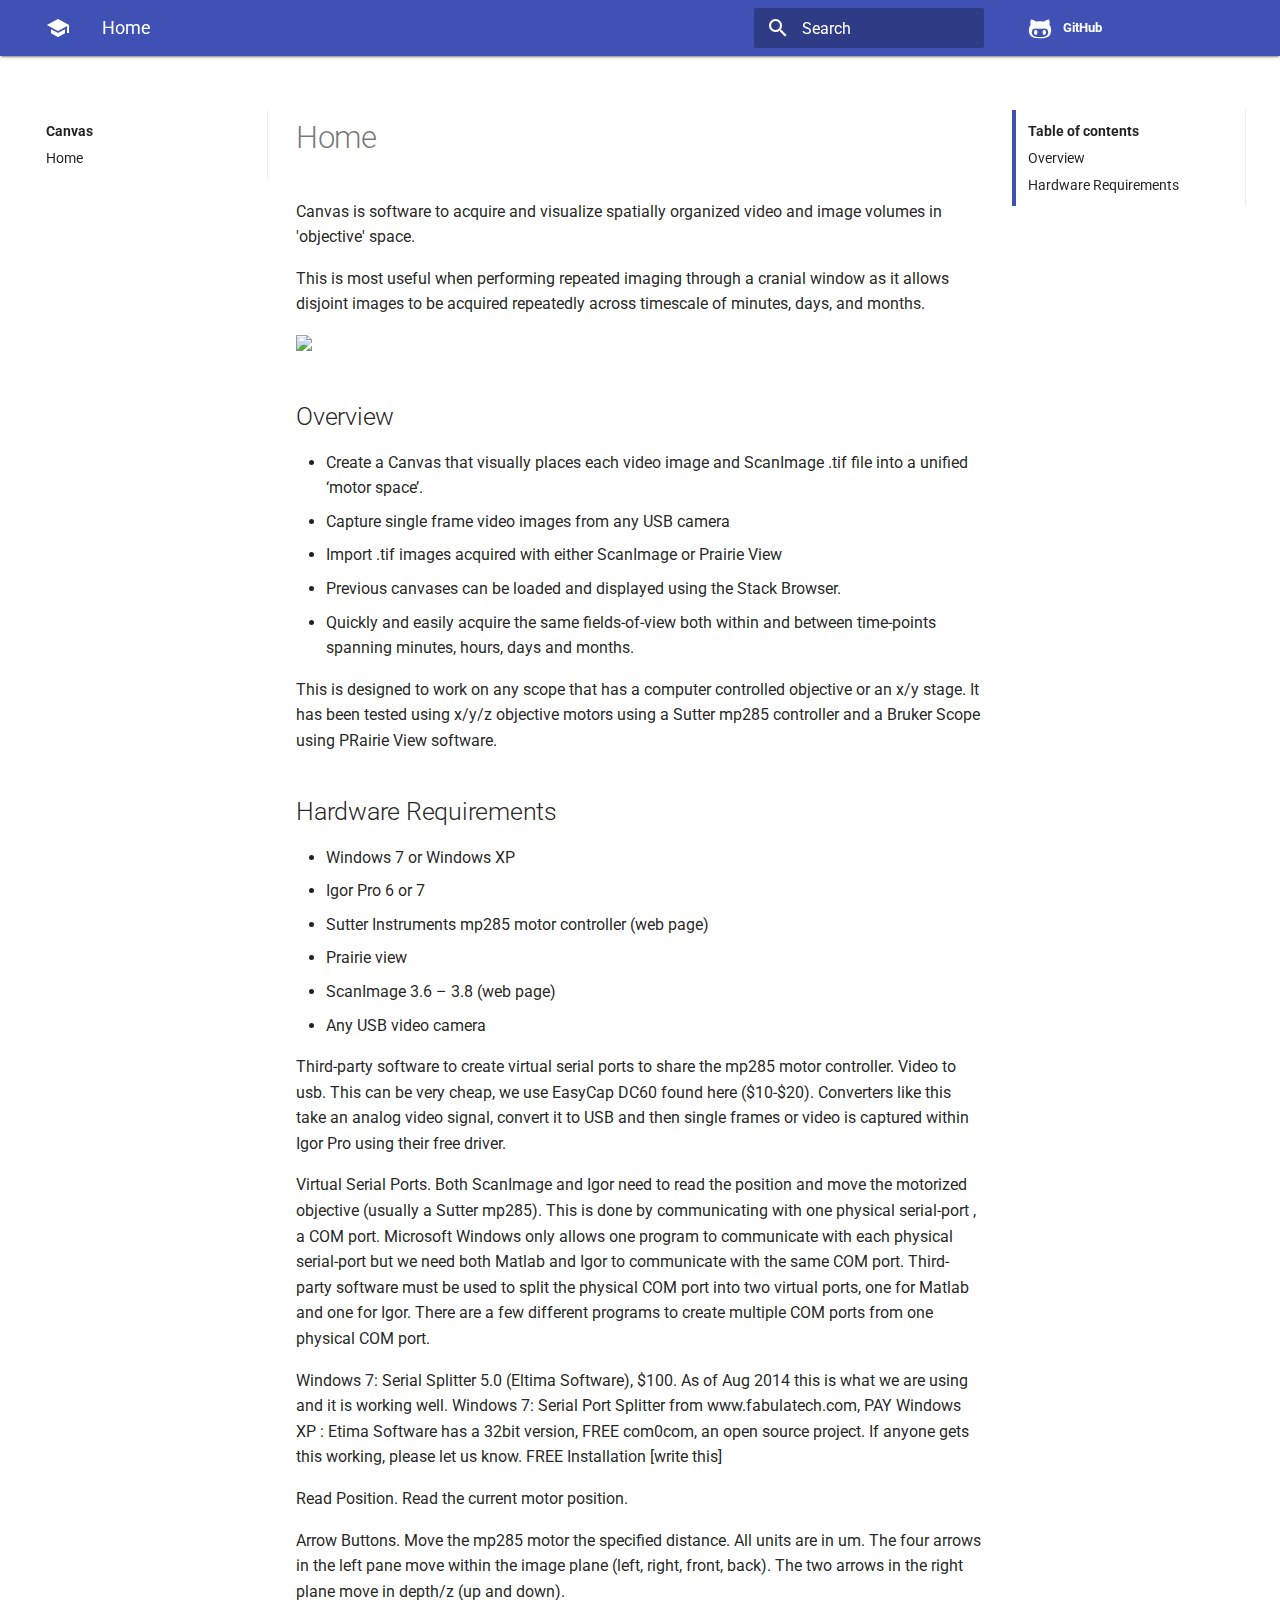
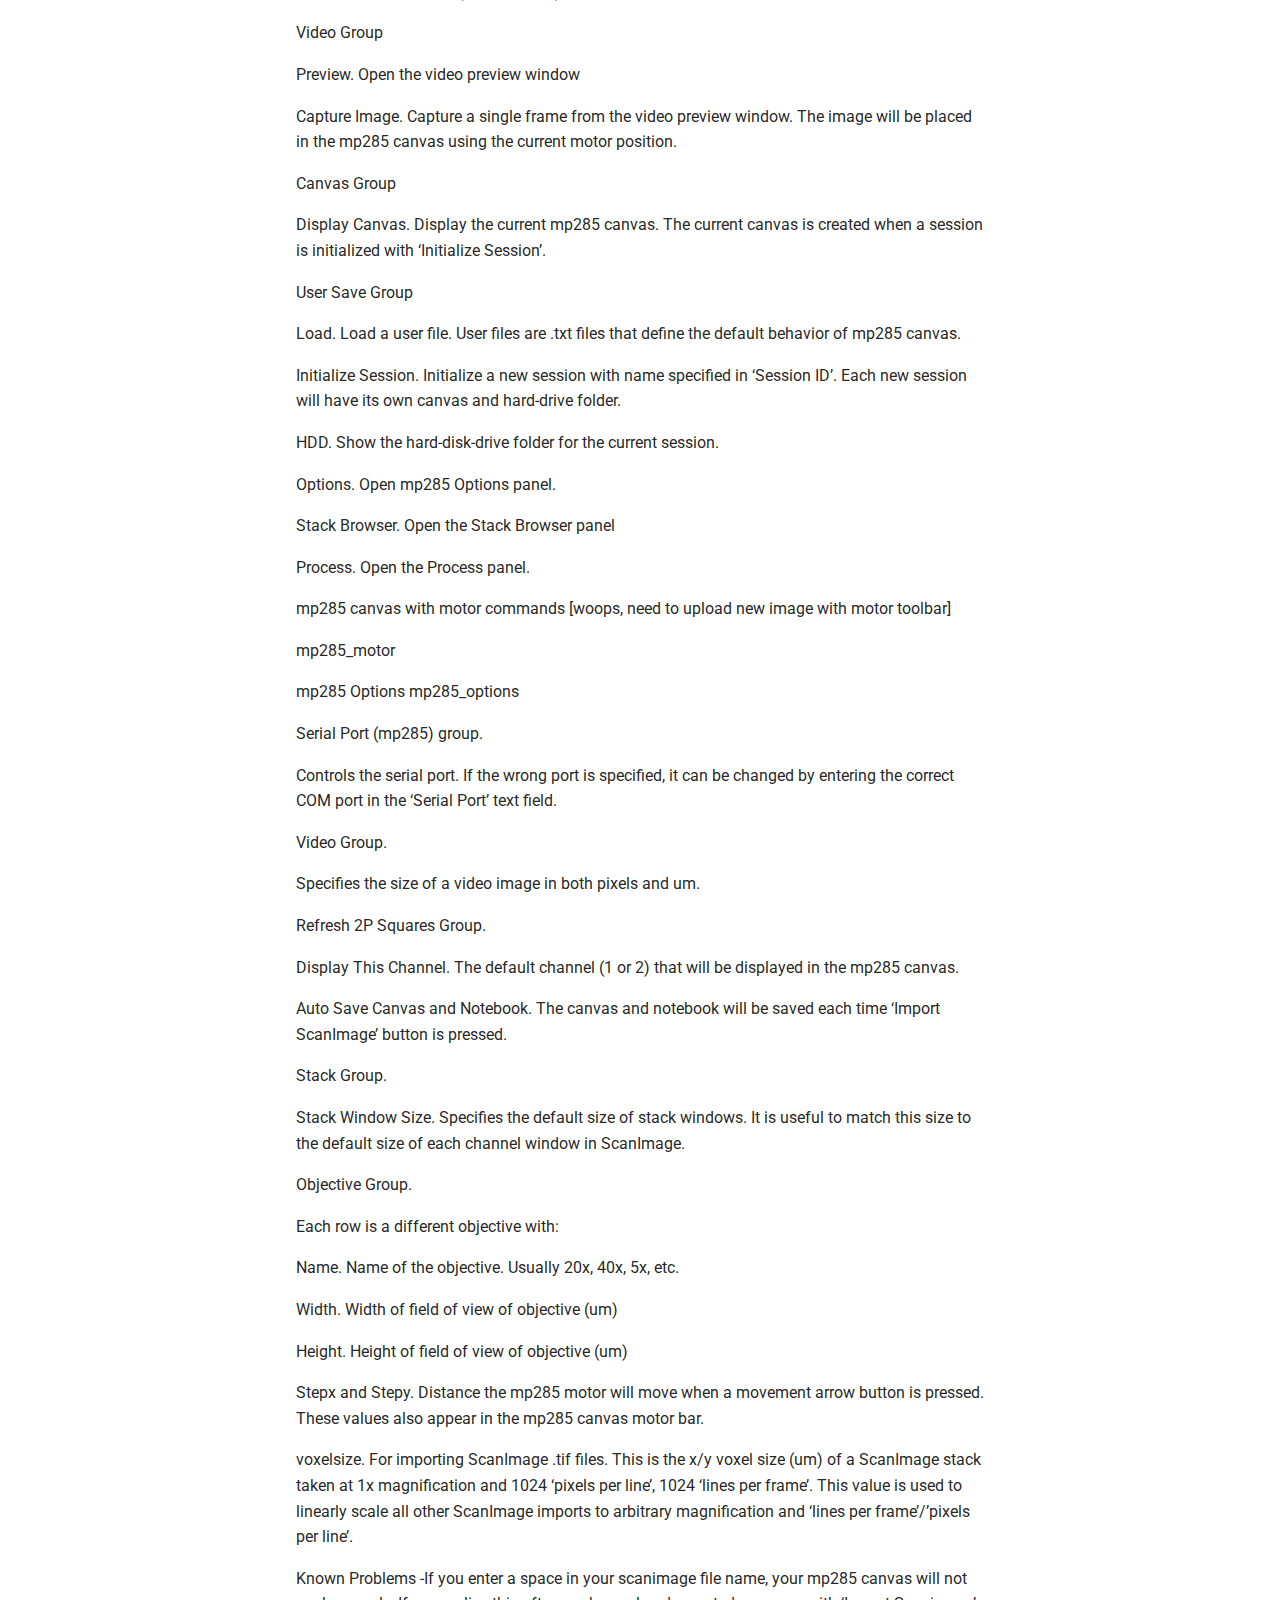
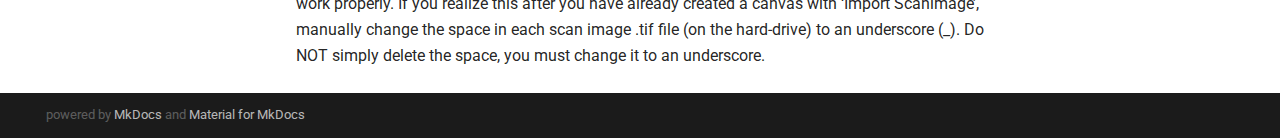
==== site/index.html @ 0344c8b6 "initial" ====
<!DOCTYPE html>
<html lang="en" class="no-js">
  <head>
    
      <meta charset="utf-8">
      <meta name="viewport" content="width=device-width,initial-scale=1">
      <meta http-equiv="x-ua-compatible" content="ie=edge">
      
      
      
      
        <meta name="lang:clipboard.copy" content="Copy to clipboard">
      
        <meta name="lang:clipboard.copied" content="Copied to clipboard">
      
        <meta name="lang:search.language" content="en">
      
        <meta name="lang:search.result.none" content="No matching documents">
      
        <meta name="lang:search.result.one" content="1 matching document">
      
        <meta name="lang:search.result.other" content="# matching documents">
      
        <meta name="lang:search.tokenizer" content="[\s\-]+">
      
      <link rel="shortcut icon" href="./assets/images/favicon.png">
      <meta name="generator" content="mkdocs-0.17.1, mkdocs-material-2.0.4">
    
    
      
        <title>Canvas</title>
      
    
    
      <link rel="stylesheet" href="./assets/stylesheets/application-709eec9410.css">
      
    
    
      <script src="./assets/javascripts/modernizr-e826f8942a.js"></script>
    
    
      
        <link rel="stylesheet" href="https://fonts.googleapis.com/css?family=Roboto:300,400,400i,700|Roboto+Mono">
        <style>body,input{font-family:"Roboto","Helvetica Neue",Helvetica,Arial,sans-serif}code,kbd,pre{font-family:"Roboto Mono","Courier New",Courier,monospace}</style>
      
      <link rel="stylesheet" href="https://fonts.googleapis.com/icon?family=Material+Icons">
    
    
    
  </head>
  
    <body>
  
    <svg class="md-svg">
      <defs>
        
        
          <svg xmlns="http://www.w3.org/2000/svg" width="416" height="448" viewBox="0 0 416 448" id="github"><path fill="currentColor" d="M160 304q0 10-3.125 20.5t-10.75 19T128 352t-18.125-8.5-10.75-19T96 304t3.125-20.5 10.75-19T128 256t18.125 8.5 10.75 19T160 304zm160 0q0 10-3.125 20.5t-10.75 19T288 352t-18.125-8.5-10.75-19T256 304t3.125-20.5 10.75-19T288 256t18.125 8.5 10.75 19T320 304zm40 0q0-30-17.25-51T296 232q-10.25 0-48.75 5.25Q229.5 240 208 240t-39.25-2.75Q130.75 232 120 232q-29.5 0-46.75 21T56 304q0 22 8 38.375t20.25 25.75 30.5 15 35 7.375 37.25 1.75h42q20.5 0 37.25-1.75t35-7.375 30.5-15 20.25-25.75T360 304zm56-44q0 51.75-15.25 82.75-9.5 19.25-26.375 33.25t-35.25 21.5-42.5 11.875-42.875 5.5T212 416q-19.5 0-35.5-.75t-36.875-3.125-38.125-7.5-34.25-12.875T37 371.5t-21.5-28.75Q0 312 0 260q0-59.25 34-99-6.75-20.5-6.75-42.5 0-29 12.75-54.5 27 0 47.5 9.875t47.25 30.875Q171.5 96 212 96q37 0 70 8 26.25-20.5 46.75-30.25T376 64q12.75 25.5 12.75 54.5 0 21.75-6.75 42 34 40 34 99.5z"/></svg>
        
      </defs>
    </svg>
    <input class="md-toggle" data-md-toggle="drawer" type="checkbox" id="drawer">
    <input class="md-toggle" data-md-toggle="search" type="checkbox" id="search">
    <label class="md-overlay" data-md-component="overlay" for="drawer"></label>
    
      <header class="md-header" data-md-component="header">
  <nav class="md-header-nav md-grid">
    <div class="md-flex">
      <div class="md-flex__cell md-flex__cell--shrink">
        <a href="." title="Canvas" class="md-header-nav__button md-logo">
          
            <i class="md-icon"></i>
          
        </a>
      </div>
      <div class="md-flex__cell md-flex__cell--shrink">
        <label class="md-icon md-icon--menu md-header-nav__button" for="drawer"></label>
      </div>
      <div class="md-flex__cell md-flex__cell--stretch">
        <span class="md-flex__ellipsis md-header-nav__title">
          
            
              
            
            Home
          
        </span>
      </div>
      <div class="md-flex__cell md-flex__cell--shrink">
        
          
            <label class="md-icon md-icon--search md-header-nav__button" for="search"></label>
            
<div class="md-search" data-md-component="search" role="dialog">
  <label class="md-search__overlay" for="search"></label>
  <div class="md-search__inner">
    <form class="md-search__form" name="search">
      <input type="text" class="md-search__input" name="query" required placeholder="Search" autocapitalize="off" autocorrect="off" autocomplete="off" spellcheck="false" data-md-component="query">
      <label class="md-icon md-search__icon" for="search"></label>
      <button type="reset" class="md-icon md-search__icon" data-md-component="reset">&#xE5CD;</button>
    </form>
    <div class="md-search__output">
      <div class="md-search__scrollwrap" data-md-scrollfix>
        <div class="md-search-result" data-md-component="result">
          <div class="md-search-result__meta">
            Type to start searching
          </div>
          <ol class="md-search-result__list"></ol>
        </div>
      </div>
    </div>
  </div>
</div>
          
        
      </div>
      
        <div class="md-flex__cell md-flex__cell--shrink">
          <div class="md-header-nav__source">
            


  


  <a href="http://github.com/cudmore/Canvas" title="Go to repository" class="md-source" data-md-source="github">
    
      <div class="md-source__icon">
        <svg viewBox="0 0 24 24" width="24" height="24">
          <use xlink:href="#github" width="24" height="24"></use>
        </svg>
      </div>
    
    <div class="md-source__repository">
      GitHub
    </div>
  </a>

          </div>
        </div>
      
    </div>
  </nav>
</header>
    
    <div class="md-container">
      
      <main class="md-main">
        <div class="md-main__inner md-grid" data-md-component="container">
          
            
              <div class="md-sidebar md-sidebar--primary" data-md-component="navigation">
                <div class="md-sidebar__scrollwrap">
                  <div class="md-sidebar__inner">
                    <nav class="md-nav md-nav--primary" data-md-level="0">
  <label class="md-nav__title md-nav__title--site" for="drawer">
    <span class="md-nav__button md-logo">
      
        <i class="md-icon"></i>
      
    </span>
    Canvas
  </label>
  
    <div class="md-nav__source">
      


  


  <a href="http://github.com/cudmore/Canvas" title="Go to repository" class="md-source" data-md-source="github">
    
      <div class="md-source__icon">
        <svg viewBox="0 0 24 24" width="24" height="24">
          <use xlink:href="#github" width="24" height="24"></use>
        </svg>
      </div>
    
    <div class="md-source__repository">
      GitHub
    </div>
  </a>

    </div>
  
  <ul class="md-nav__list" data-md-scrollfix>
    
      
      
      

  


  <li class="md-nav__item md-nav__item--active">
    
    <input class="md-toggle md-nav__toggle" data-md-toggle="toc" type="checkbox" id="toc">
    
    
      <label class="md-nav__link md-nav__link--active" for="toc">
        Home
      </label>
    
    <a href="." title="Home" class="md-nav__link md-nav__link--active">
      Home
    </a>
    
      
<nav class="md-nav md-nav--secondary">
  
  
  
    <label class="md-nav__title" for="toc">Table of contents</label>
    <ul class="md-nav__list" data-md-scrollfix>
      
        <li class="md-nav__item">
  <a href="#overview" title="Overview" class="md-nav__link">
    Overview
  </a>
  
</li>
      
        <li class="md-nav__item">
  <a href="#hardware-requirements" title="Hardware Requirements" class="md-nav__link">
    Hardware Requirements
  </a>
  
</li>
      
      
      
    </ul>
  
</nav>
    
  </li>

    
  </ul>
</nav>
                  </div>
                </div>
              </div>
            
            
              <div class="md-sidebar md-sidebar--secondary" data-md-component="toc">
                <div class="md-sidebar__scrollwrap">
                  <div class="md-sidebar__inner">
                    
<nav class="md-nav md-nav--secondary">
  
  
  
    <label class="md-nav__title" for="toc">Table of contents</label>
    <ul class="md-nav__list" data-md-scrollfix>
      
        <li class="md-nav__item">
  <a href="#overview" title="Overview" class="md-nav__link">
    Overview
  </a>
  
</li>
      
        <li class="md-nav__item">
  <a href="#hardware-requirements" title="Hardware Requirements" class="md-nav__link">
    Hardware Requirements
  </a>
  
</li>
      
      
      
    </ul>
  
</nav>
                  </div>
                </div>
              </div>
            
          
          <div class="md-content">
            <article class="md-content__inner md-typeset">
              
                
                
                  <h1>Home</h1>
                
                <p>Canvas is software to acquire and visualize spatially organized video and image volumes in 'objective' space.</p>
<p>This is most useful when performing repeated imaging through a cranial window as it allows disjoint images to be acquired repeatedly across timescale of minutes, days, and months.</p>
<p><IMG SRC="../img/canvas-example-1"></p>
<h2 id="overview">Overview</h2>
<ul>
<li>Create a Canvas that visually places each video image and ScanImage .tif file into a unified ‘motor space’.</li>
<li>Capture single frame video images from any USB camera</li>
<li>Import .tif images acquired with either ScanImage or Prairie View</li>
<li>Previous canvases can be loaded and displayed using the Stack Browser.</li>
<li>Quickly and easily acquire the same fields-of-view both within and between time-points spanning minutes, hours, days and months.</li>
</ul>
<p>This is designed to work on any scope that has a computer controlled objective or an x/y stage. It has been tested using x/y/z objective motors using a Sutter mp285 controller and a Bruker Scope using PRairie View software.</p>
<h2 id="hardware-requirements">Hardware Requirements</h2>
<ul>
<li>Windows 7 or Windows XP</li>
<li>Igor Pro 6 or 7</li>
<li>Sutter Instruments mp285 motor controller (web page)</li>
<li>Prairie view</li>
<li>ScanImage 3.6 – 3.8 (web page)</li>
<li>Any USB video camera</li>
</ul>
<p>Third-party software to create virtual serial ports to share the mp285 motor controller.
Video to usb. This can be very cheap, we use EasyCap DC60 found here ($10-$20). Converters like this take an analog video signal, convert it to USB and then single frames or video is captured within Igor Pro using their free driver.</p>
<p>Virtual Serial Ports. Both ScanImage and Igor need to read the position and move the motorized objective (usually a Sutter mp285). This is done by communicating with one physical serial-port , a COM port. Microsoft Windows only allows one program to communicate with each physical serial-port but we need both Matlab and Igor to communicate with the same COM port. Third-party software must be used to split the physical COM port into two virtual ports, one for Matlab and one for Igor. There are a few different programs to create multiple COM ports from one physical COM port.</p>
<p>Windows 7: Serial Splitter 5.0 (Eltima Software), $100. As of Aug 2014 this is what we are using and it is working well.
Windows 7: Serial Port Splitter from www.fabulatech.com, PAY
Windows XP : Etima Software has a 32bit version, FREE
com0com,  an open source project. If anyone gets this working, please let us know. FREE
Installation
[write this]</p>
<p>Read Position. Read the current motor position.</p>
<p>Arrow Buttons. Move the mp285 motor the specified distance. All units are in um. The four arrows in the left pane move within the image plane (left, right, front, back). The two arrows in the right plane move in depth/z (up and down).</p>
<p>Video Group</p>
<p>Preview. Open the video preview window</p>
<p>Capture Image. Capture a single frame from the video preview window. The image will be placed in the mp285 canvas using the current motor position.</p>
<p>Canvas Group</p>
<p>Display Canvas. Display the current mp285 canvas. The current canvas is created when a session is initialized with ‘Initialize Session’.</p>
<p>User Save Group</p>
<p>Load. Load a user file. User files are .txt files that define the default behavior of mp285 canvas.</p>
<p>Initialize Session. Initialize a new session with name specified in ‘Session ID’. Each new session will have its own canvas and hard-drive folder.</p>
<p>HDD. Show the hard-disk-drive folder for the current session.</p>
<p>Options. Open mp285 Options panel.</p>
<p>Stack Browser. Open the Stack Browser panel</p>
<p>Process. Open the Process panel.</p>
<p>mp285 canvas with motor commands
[woops, need to upload new image with motor toolbar]</p>
<p>mp285_motor</p>
<p>mp285 Options
mp285_options</p>
<p>Serial Port (mp285) group.</p>
<p>Controls the serial port. If the wrong port is specified, it can be changed by entering the correct COM port in the ‘Serial Port’ text field.</p>
<p>Video Group.</p>
<p>Specifies the size of a video image in both pixels and um.</p>
<p>Refresh 2P Squares Group.</p>
<p>Display This Channel. The default channel (1 or 2) that will be displayed in the mp285 canvas.</p>
<p>Auto Save Canvas and Notebook. The canvas and notebook will be saved each time ‘Import ScanImage’ button is pressed.</p>
<p>Stack Group.</p>
<p>Stack Window Size. Specifies the default size of stack windows. It is useful to match this size to the default size of each channel window in ScanImage.</p>
<p>Objective Group.</p>
<p>Each row is a different objective with:</p>
<p>Name. Name of the objective. Usually 20x, 40x, 5x, etc.</p>
<p>Width. Width of field of view of objective (um)</p>
<p>Height. Height of field of view of objective (um)</p>
<p>Stepx and Stepy. Distance the mp285 motor will move when a movement arrow button is pressed. These values also appear in the mp285 canvas motor bar.</p>
<p>voxelsize. For importing ScanImage .tif files. This is the x/y voxel size (um) of a ScanImage stack taken at 1x magnification and 1024 ‘pixels per line’, 1024 ‘lines per frame’. This value is used to linearly scale all other ScanImage imports to arbitrary magnification and ‘lines per frame’/’pixels per line’.</p>
<p>Known Problems
-If you enter a space in your scanimage file name, your mp285 canvas will not work properly. If you realize this after you have already created a canvas with ‘Import Scanimage’, manually change the space in each scan image .tif file (on the hard-drive) to an underscore (_). Do NOT simply delete the space, you must change it to an underscore.</p>
                
                  
                
              
              
                
              
            </article>
          </div>
        </div>
      </main>
      
        
<footer class="md-footer">
  
  <div class="md-footer-meta md-typeset">
    <div class="md-footer-meta__inner md-grid">
      <div class="md-footer-copyright">
        
        powered by
        <a href="http://www.mkdocs.org" title="MkDocs">MkDocs</a>
        and
        <a href="http://squidfunk.github.io/mkdocs-material/" title="Material for MkDocs">
          Material for MkDocs</a>
      </div>
      
        
      
    </div>
  </div>
</footer>
      
    </div>
    
      <script src="./assets/javascripts/application-8e4952e681.js"></script>
      
      <script>app.initialize({version:"0.17.1",url:{base:"."}})</script>
      
    
    
      
    
  </body>
</html>
---- site/assets/stylesheets/application-709eec9410.css ----
@charset "UTF-8";html{box-sizing:border-box}*,:after,:before{box-sizing:inherit}html{-webkit-text-size-adjust:none;-ms-text-size-adjust:none;text-size-adjust:none}body{margin:0}hr{overflow:visible;box-sizing:content-box}a{-webkit-text-decoration-skip:objects}a,button,input,label{-webkit-tap-highlight-color:transparent}a{color:inherit;text-decoration:none}a:active,a:hover{outline-width:0}small,sub,sup{font-size:80%}sub,sup{position:relative;line-height:0;vertical-align:baseline}sub{bottom:-.25em}sup{top:-.5em}img{border-style:none}table{border-collapse:collapse;border-spacing:0}td,th{font-weight:400;vertical-align:top}button{padding:0;background:transparent;font-size:inherit}button,input{border:0;outline:0}.md-clipboard:before,.md-icon,.md-nav__button,.md-nav__link:after,.md-nav__title:before,.md-search-result__article--document:before,.md-source-file:before,.md-typeset .admonition>.admonition-title:before,.md-typeset .admonition>summary:before,.md-typeset .critic.comment:before,.md-typeset .footnote-backref,.md-typeset .task-list-control .task-list-indicator:before,.md-typeset details>.admonition-title:before,.md-typeset details>summary:before,.md-typeset summary:after{font-family:Material Icons;font-style:normal;font-variant:normal;font-weight:400;line-height:1;text-transform:none;white-space:nowrap;speak:none;word-wrap:normal;direction:ltr}.md-content__icon,.md-footer-nav__button,.md-header-nav__button,.md-nav__button,.md-nav__title:before,.md-search-result__article--document:before{display:inline-block;margin:.4rem;padding:.8rem;font-size:2.4rem;cursor:pointer}.md-icon--arrow-back:before{content:""}.md-icon--arrow-forward:before{content:""}.md-icon--menu:before{content:""}.md-icon--search:before{content:""}body{-webkit-font-smoothing:antialiased;-moz-osx-font-smoothing:grayscale}body,input{color:rgba(0,0,0,.87);-webkit-font-feature-settings:"kern","liga";font-feature-settings:"kern","liga";font-family:Helvetica Neue,Helvetica,Arial,sans-serif}code,kbd,pre{color:rgba(0,0,0,.87);-webkit-font-feature-settings:"kern";font-feature-settings:"kern";font-family:Courier New,Courier,monospace}.md-typeset{font-size:1.6rem;line-height:1.6;-webkit-print-color-adjust:exact}.md-typeset blockquote,.md-typeset ol,.md-typeset p,.md-typeset ul{margin:1em 0}.md-typeset h1{margin:0 0 4rem;color:rgba(0,0,0,.54);font-size:3.125rem;line-height:1.3}.md-typeset h1,.md-typeset h2{font-weight:300;letter-spacing:-.01em}.md-typeset h2{margin:4rem 0 1.6rem;font-size:2.5rem;line-height:1.4}.md-typeset h3{margin:3.2rem 0 1.6rem;font-size:2rem;font-weight:400;letter-spacing:-.01em;line-height:1.5}.md-typeset h2+h3{margin-top:1.6rem}.md-typeset h4{font-size:1.6rem}.md-typeset h4,.md-typeset h5,.md-typeset h6{margin:1.6rem 0;font-weight:700;letter-spacing:-.01em}.md-typeset h5,.md-typeset h6{color:rgba(0,0,0,.54);font-size:1.28rem}.md-typeset h5{text-transform:uppercase}.md-typeset hr{margin:1.5em 0;border-bottom:.1rem dotted rgba(0,0,0,.26)}.md-typeset a{color:#3f51b5;word-break:break-word}.md-typeset a,.md-typeset a:before{-webkit-transition:color .125s;transition:color .125s}.md-typeset a:active,.md-typeset a:hover{color:#536dfe}.md-typeset code,.md-typeset pre{background-color:hsla(0,0%,93%,.5);color:#37474f;font-size:85%}.md-typeset code{margin:0 .29412em;padding:.07353em 0;border-radius:.2rem;box-shadow:.29412em 0 0 hsla(0,0%,93%,.5),-.29412em 0 0 hsla(0,0%,93%,.5);word-break:break-word;-webkit-box-decoration-break:clone;box-decoration-break:clone}.md-typeset h1 code,.md-typeset h2 code,.md-typeset h3 code,.md-typeset h4 code,.md-typeset h5 code,.md-typeset h6 code{margin:0;background-color:transparent;box-shadow:none}.md-typeset a>code{margin:inherit;padding:inherit;border-radius:none;background-color:inherit;color:inherit;box-shadow:none}.md-typeset pre{position:relative;margin:1em 0;border-radius:.2rem;line-height:1.4;-webkit-overflow-scrolling:touch}.md-typeset pre>code{display:block;margin:0;padding:1.05rem 1.2rem;background-color:transparent;font-size:inherit;box-shadow:none;-webkit-box-decoration-break:none;box-decoration-break:none;overflow:auto}.md-typeset pre>code::-webkit-scrollbar{width:.4rem;height:.4rem}.md-typeset pre>code::-webkit-scrollbar-thumb{background-color:rgba(0,0,0,.26)}.md-typeset pre>code::-webkit-scrollbar-thumb:hover{background-color:#536dfe}.md-typeset kbd{padding:0 .29412em;border:.1rem solid #c9c9c9;border-radius:.2rem;border-bottom-color:#bcbcbc;background-color:#fcfcfc;color:#555;font-size:85%;box-shadow:0 .1rem 0 #b0b0b0;word-break:break-word}.md-typeset mark{margin:0 .25em;padding:.0625em 0;border-radius:.2rem;background-color:rgba(255,235,59,.5);box-shadow:.25em 0 0 rgba(255,235,59,.5),-.25em 0 0 rgba(255,235,59,.5);word-break:break-word;-webkit-box-decoration-break:clone;box-decoration-break:clone}.md-typeset abbr{border-bottom:.1rem dotted rgba(0,0,0,.54);text-decoration:none;cursor:help}.md-typeset small{opacity:.75}.md-typeset sub,.md-typeset sup{margin-left:.07812em}.md-typeset blockquote{padding-left:1.2rem;border-left:.4rem solid rgba(0,0,0,.26);color:rgba(0,0,0,.54)}.md-typeset ul{list-style-type:disc}.md-typeset ol,.md-typeset ul{margin-left:.625em;padding:0}.md-typeset ol ol,.md-typeset ul ol{list-style-type:lower-alpha}.md-typeset ol ol ol,.md-typeset ul ol ol{list-style-type:lower-roman}.md-typeset ol li,.md-typeset ul li{margin-bottom:.5em;margin-left:1.25em}.md-typeset ol li blockquote,.md-typeset ol li p,.md-typeset ul li blockquote,.md-typeset ul li p{margin:.5em 0}.md-typeset ol li:last-child,.md-typeset ul li:last-child{margin-bottom:0}.md-typeset ol li ol,.md-typeset ol li ul,.md-typeset ul li ol,.md-typeset ul li ul{margin:.5em 0 .5em .625em}.md-typeset dd{margin:1em 0 1em 1.875em}.md-typeset iframe,.md-typeset img,.md-typeset svg{max-width:100%}.md-typeset table:not([class]){box-shadow:0 2px 2px 0 rgba(0,0,0,.14),0 1px 5px 0 rgba(0,0,0,.12),0 3px 1px -2px rgba(0,0,0,.2);display:inline-block;max-width:100%;border-radius:.2rem;font-size:1.28rem;overflow:auto;-webkit-overflow-scrolling:touch}.md-typeset table:not([class])+*{margin-top:1.5em}.md-typeset table:not([class]) td:not([align]),.md-typeset table:not([class]) th:not([align]){text-align:left}.md-typeset table:not([class]) th{min-width:10rem;padding:1.2rem 1.6rem;background-color:rgba(0,0,0,.54);color:#fff;vertical-align:top}.md-typeset table:not([class]) td{padding:1.2rem 1.6rem;border-top:.1rem solid rgba(0,0,0,.07);vertical-align:top}.md-typeset table:not([class]) tr:first-child td{border-top:0}.md-typeset table:not([class]) a{word-break:normal}.md-typeset__scrollwrap{margin:1em -1.6rem;overflow-x:auto;-webkit-overflow-scrolling:touch}.md-typeset .md-typeset__table{display:inline-block;margin-bottom:.5em;padding:0 1.6rem}.md-typeset .md-typeset__table table{display:table;width:100%;margin:0;overflow:hidden}html{font-size:62.5%;overflow-x:hidden}body,html{height:100%}body{position:relative}hr{display:block;height:.1rem;padding:0;border:0}.md-svg{display:none}.md-grid{max-width:122rem;margin-right:auto;margin-left:auto}.md-container,.md-main{overflow:auto}.md-container{display:table;width:100%;height:100%;padding-top:5.6rem;table-layout:fixed}.md-main{display:table-row;height:100%}.md-main__inner{height:100%;padding-top:3rem;padding-bottom:.1rem}.md-toggle{display:none}.md-overlay{position:fixed;top:0;width:0;height:0;-webkit-transition:width 0s .25s,height 0s .25s,opacity .25s;transition:width 0s .25s,height 0s .25s,opacity .25s;background-color:rgba(0,0,0,.54);opacity:0;z-index:3}.md-flex{display:table}.md-flex__cell{display:table-cell;position:relative;vertical-align:top}.md-flex__cell--shrink{width:0}.md-flex__cell--stretch{display:table;width:100%;table-layout:fixed}.md-flex__ellipsis{display:table-cell;text-overflow:ellipsis;white-space:nowrap;overflow:hidden}@page{margin:25mm}.md-clipboard{position:absolute;top:.6rem;right:.6rem;width:2.8rem;height:2.8rem;border-radius:.2rem;font-size:1.6rem;cursor:pointer;z-index:1;-webkit-backface-visibility:hidden;backface-visibility:hidden}.md-clipboard:before{-webkit-transition:color .25s,opacity .25s;transition:color .25s,opacity .25s;color:rgba(0,0,0,.54);content:"\E14D";opacity:.25}.codehilite:hover .md-clipboard:before,.md-typeset .highlight:hover .md-clipboard:before,pre:hover .md-clipboard:before{opacity:1}.md-clipboard:active:before,.md-clipboard:hover:before{color:#536dfe}.md-clipboard__message{display:block;position:absolute;top:0;right:3.4rem;padding:.6rem 1rem;-webkit-transform:translateX(.8rem);transform:translateX(.8rem);-webkit-transition:opacity .175s,-webkit-transform .25s cubic-bezier(.9,.1,.9,0);transition:opacity .175s,-webkit-transform .25s cubic-bezier(.9,.1,.9,0);transition:transform .25s cubic-bezier(.9,.1,.9,0),opacity .175s;transition:transform .25s cubic-bezier(.9,.1,.9,0),opacity .175s,-webkit-transform .25s cubic-bezier(.9,.1,.9,0);border-radius:.2rem;background:rgba(0,0,0,.54);color:#fff;font-size:1.28rem;white-space:nowrap;opacity:0;pointer-events:none}.md-clipboard__message--active{-webkit-transform:translateX(0);transform:translateX(0);-webkit-transition:opacity .175s 75ms,-webkit-transform .25s cubic-bezier(.4,0,.2,1);transition:opacity .175s 75ms,-webkit-transform .25s cubic-bezier(.4,0,.2,1);transition:transform .25s cubic-bezier(.4,0,.2,1),opacity .175s 75ms;transition:transform .25s cubic-bezier(.4,0,.2,1),opacity .175s 75ms,-webkit-transform .25s cubic-bezier(.4,0,.2,1);opacity:1;pointer-events:auto}.md-clipboard__message:before{content:attr(aria-label)}.md-clipboard__message:after{display:block;position:absolute;top:50%;right:-.4rem;width:0;margin-top:-.4rem;border-width:.4rem 0 .4rem .4rem;border-style:solid;border-color:transparent rgba(0,0,0,.54);content:""}.md-content__inner{margin:0 1.6rem 2.4rem;padding-top:2.4rem}.md-content__inner:before{display:block;height:.8rem;content:""}.md-content__inner>:last-child{margin-bottom:0}.md-content__icon{position:relative;margin:.8rem 0;padding:0;float:right}.md-typeset .md-content__icon{color:rgba(0,0,0,.26)}.md-header{position:fixed;top:0;right:0;left:0;height:5.6rem;-webkit-transition:background-color .25s;transition:background-color .25s;background-color:#3f51b5;color:#fff;z-index:2;-webkit-backface-visibility:hidden;backface-visibility:hidden}.md-header,.no-js .md-header{box-shadow:0 2px 2px 0 rgba(0,0,0,.14),0 1px 5px 0 rgba(0,0,0,.12),0 3px 1px -2px rgba(0,0,0,.2)}.md-header-nav{padding:.4rem}.md-header-nav__button{position:relative;-webkit-transition:opacity .25s;transition:opacity .25s;z-index:1}.md-header-nav__button:hover{opacity:.7}.md-header-nav__button.md-logo *{display:block}.no-js .md-header-nav__button.md-icon--search{display:none}.md-header-nav__title{padding:0 2rem;font-size:1.8rem;line-height:4.8rem}.md-header-nav__parent{color:hsla(0,0%,100%,.7)}.md-header-nav__parent:after{display:inline;color:hsla(0,0%,100%,.3);content:"/"}.md-header-nav__source{display:none}.md-footer-nav{background-color:rgba(0,0,0,.87);color:#fff}.md-footer-nav__inner{padding:.4rem;overflow:auto}.md-footer-nav__link{padding-top:2.8rem;padding-bottom:.8rem;-webkit-transition:opacity .25s;transition:opacity .25s}.md-footer-nav__link:hover{opacity:.7}.md-footer-nav__link--prev{width:25%;float:left}.md-footer-nav__link--next{width:75%;float:right;text-align:right}.md-footer-nav__button{-webkit-transition:background .25s;transition:background .25s}.md-footer-nav__title{position:relative;padding:0 2rem;font-size:1.8rem;line-height:4.8rem}.md-footer-nav__direction{position:absolute;right:0;left:0;margin-top:-2rem;padding:0 2rem;color:hsla(0,0%,100%,.7);font-size:1.5rem}.md-footer-meta{background:rgba(0,0,0,.895)}.md-footer-meta__inner{padding:.4rem;overflow:auto}html .md-footer-meta.md-typeset a{color:hsla(0,0%,100%,.7)}html .md-footer-meta.md-typeset a:focus,html .md-footer-meta.md-typeset a:hover{color:#fff}.md-footer-copyright{margin:0 1.2rem;padding:.8rem 0;color:hsla(0,0%,100%,.3);font-size:1.28rem}.md-footer-copyright__highlight{color:hsla(0,0%,100%,.7)}.md-footer-social{margin:0 .8rem;padding:.4rem 0 1.2rem}.md-footer-social__link{display:inline-block;width:3.2rem;height:3.2rem;font-size:1.6rem;text-align:center}.md-footer-social__link:before{line-height:1.9}.md-nav{font-size:1.4rem;line-height:1.3}.md-nav--secondary{-webkit-transition:border-left .25s;transition:border-left .25s;border-left:.4rem solid #3f51b5}.md-nav--secondary .md-nav__link--active{color:#3f51b5}.md-nav__title{display:block;padding:1.2rem 1.2rem 0;font-weight:700;text-overflow:ellipsis;overflow:hidden}.md-nav__title:before{display:none;content:"\E5C4"}.md-nav__title .md-nav__button{display:none}.md-nav__list{margin:0;padding:0;list-style:none}.md-nav__item{padding:0 1.2rem}.md-nav__item:last-child{padding-bottom:1.2rem}.md-nav__item .md-nav__item{padding-right:0}.md-nav__item .md-nav__item:last-child{padding-bottom:0}.md-nav__button img{width:100%;height:auto}.md-nav__link{display:block;margin-top:.625em;-webkit-transition:color .125s;transition:color .125s;text-overflow:ellipsis;cursor:pointer;overflow:hidden}.md-nav__item--nested>.md-nav__link:after{content:"\E313"}html .md-nav__link[for=toc],html .md-nav__link[for=toc]+.md-nav__link:after,html .md-nav__link[for=toc]~.md-nav{display:none}.md-nav__link[data-md-state=blur]{color:rgba(0,0,0,.54)}.md-nav__link:active{color:#3f51b5}.md-nav__item--nested>.md-nav__link{color:inherit}.md-nav__link:focus,.md-nav__link:hover{color:#536dfe}.md-nav__source,.no-js .md-search{display:none}.md-search__overlay{opacity:0;z-index:1}.md-search__form{position:relative}.md-search__input{position:relative;padding:0 4.8rem 0 7.2rem;text-overflow:ellipsis;z-index:2}.md-search__input::-webkit-input-placeholder{-webkit-transition:color .25s cubic-bezier(.1,.7,.1,1);transition:color .25s cubic-bezier(.1,.7,.1,1)}.md-search__input:-ms-input-placeholder{-webkit-transition:color .25s cubic-bezier(.1,.7,.1,1);transition:color .25s cubic-bezier(.1,.7,.1,1)}.md-search__input::placeholder{-webkit-transition:color .25s cubic-bezier(.1,.7,.1,1);transition:color .25s cubic-bezier(.1,.7,.1,1)}.md-search__input::-webkit-input-placeholder,.md-search__input~.md-search__icon{color:rgba(0,0,0,.54)}.md-search__input:-ms-input-placeholder,.md-search__input~.md-search__icon{color:rgba(0,0,0,.54)}.md-search__input::placeholder,.md-search__input~.md-search__icon{color:rgba(0,0,0,.54)}.md-search__input::-ms-clear{display:none}.md-search__icon{position:absolute;-webkit-transition:color .25s cubic-bezier(.1,.7,.1,1),opacity .25s;transition:color .25s cubic-bezier(.1,.7,.1,1),opacity .25s;font-size:2.4rem;cursor:pointer;z-index:2}.md-search__icon:hover{opacity:.7}.md-search__icon[for=search]{top:.8rem;left:1.2rem}.md-search__icon[for=search]:before{content:"\E8B6"}.md-search__icon[type=reset]{top:.8rem;right:1.2rem;-webkit-transform:scale(.125);transform:scale(.125);-webkit-transition:opacity .15s,-webkit-transform .15s cubic-bezier(.1,.7,.1,1);transition:opacity .15s,-webkit-transform .15s cubic-bezier(.1,.7,.1,1);transition:transform .15s cubic-bezier(.1,.7,.1,1),opacity .15s;transition:transform .15s cubic-bezier(.1,.7,.1,1),opacity .15s,-webkit-transform .15s cubic-bezier(.1,.7,.1,1);opacity:0}[data-md-toggle=search]:checked~.md-header .md-search__input:valid~.md-search__icon[type=reset]{-webkit-transform:scale(1);transform:scale(1);opacity:1}[data-md-toggle=search]:checked~.md-header .md-search__input:valid~.md-search__icon[type=reset]:hover{opacity:.7}.md-search__output{position:absolute;width:100%;border-radius:0 0 .2rem .2rem;overflow:hidden;z-index:1}.md-search__scrollwrap{height:100%;background:-webkit-gradient(linear,left top,left bottom,color-stop(10%,#fff),to(hsla(0,0%,100%,0))),-webkit-gradient(linear,left top,left bottom,from(rgba(0,0,0,.26)),color-stop(35%,rgba(0,0,0,.07)),color-stop(60%,transparent));background:linear-gradient(180deg,#fff 10%,hsla(0,0%,100%,0)),linear-gradient(180deg,rgba(0,0,0,.26),rgba(0,0,0,.07) 35%,transparent 60%);background-attachment:local,scroll;background-color:#fff;background-repeat:no-repeat;background-size:100% 2rem,100% 1rem;box-shadow:inset 0 .1rem 0 rgba(0,0,0,.07);overflow-y:auto;-webkit-overflow-scrolling:touch}.md-search-result{color:rgba(0,0,0,.87);word-break:break-word}.md-search-result__meta{padding:0 1.6rem;background-color:rgba(0,0,0,.07);color:rgba(0,0,0,.54);font-size:1.28rem;line-height:4rem}.md-search-result__list{margin:0;padding:0;border-top:.1rem solid rgba(0,0,0,.07);list-style:none}.md-search-result__item{box-shadow:0 -.1rem 0 rgba(0,0,0,.07)}.md-search-result__link{display:block;-webkit-transition:background .25s;transition:background .25s;outline:0;overflow:hidden}.md-search-result__link:hover,.md-search-result__link[data-md-state=active]{background-color:rgba(83,109,254,.1)}.md-search-result__link:hover .md-search-result__article:before,.md-search-result__link[data-md-state=active] .md-search-result__article:before{opacity:.7}.md-search-result__link:last-child .md-search-result__teaser{margin-bottom:1.2rem}.md-search-result__article{position:relative;padding:0 1.6rem;overflow:auto}.md-search-result__article--document:before{position:absolute;left:0;-webkit-transition:opacity .25s;transition:opacity .25s;color:rgba(0,0,0,.54);content:"\E880"}.md-search-result__article--document .md-search-result__title{margin:1.3rem 0;font-size:1.6rem;font-weight:400;line-height:1.4}.md-search-result__title{margin:.5em 0;font-size:1.28rem;font-weight:700;line-height:1.4}.md-search-result__teaser{display:-webkit-box;max-height:3.3rem;margin:.5em 0;color:rgba(0,0,0,.54);font-size:1.28rem;line-height:1.4;text-overflow:ellipsis;overflow:hidden;-webkit-box-orient:vertical;-webkit-line-clamp:2}.md-search-result em{font-style:normal;font-weight:700;text-decoration:underline}.md-sidebar{position:absolute;width:24.2rem;padding:2.4rem 0;overflow:hidden}.md-sidebar[data-md-state=lock]{position:fixed;top:5.6rem}.md-sidebar--secondary{display:none}.md-sidebar__scrollwrap{max-height:100%;margin:0 .4rem;overflow-y:auto;-webkit-backface-visibility:hidden;backface-visibility:hidden}.md-sidebar__scrollwrap::-webkit-scrollbar{width:.4rem;height:.4rem}.md-sidebar__scrollwrap::-webkit-scrollbar-thumb{background-color:rgba(0,0,0,.26)}.md-sidebar__scrollwrap::-webkit-scrollbar-thumb:hover{background-color:#536dfe}@-webkit-keyframes a{0%{height:0}to{height:1.3rem}}@keyframes a{0%{height:0}to{height:1.3rem}}@-webkit-keyframes b{0%{-webkit-transform:translateY(100%);transform:translateY(100%);opacity:0}50%{opacity:0}to{-webkit-transform:translateY(0);transform:translateY(0);opacity:1}}@keyframes b{0%{-webkit-transform:translateY(100%);transform:translateY(100%);opacity:0}50%{opacity:0}to{-webkit-transform:translateY(0);transform:translateY(0);opacity:1}}.md-source{display:block;padding-right:1.2rem;-webkit-transition:opacity .25s;transition:opacity .25s;font-size:1.3rem;line-height:1.2;white-space:nowrap}.md-source:hover{opacity:.7}.md-source:after,.md-source__icon{display:inline-block;height:4.8rem;content:"";vertical-align:middle}.md-source__icon{width:4.8rem}.md-source__icon svg{width:2.4rem;height:2.4rem;margin-top:1.2rem;margin-left:1.2rem}.md-source__icon+.md-source__repository{margin-left:-4.4rem;padding-left:4rem}.md-source__repository{display:inline-block;max-width:100%;margin-left:1.2rem;font-weight:700;text-overflow:ellipsis;overflow:hidden;vertical-align:middle}.md-source__facts{margin:0;padding:0;font-size:1.1rem;font-weight:700;list-style-type:none;opacity:.75;overflow:hidden}[data-md-state=done] .md-source__facts{-webkit-animation:a .25s ease-in;animation:a .25s ease-in}.md-source__fact{float:left}[data-md-state=done] .md-source__fact{-webkit-animation:b .4s ease-out;animation:b .4s ease-out}.md-source__fact:before{margin:0 .2rem;content:"\00B7"}.md-source__fact:first-child:before{display:none}.md-source-file{display:inline-block;margin:1em .5em 1em 0;padding-right:.5rem;border-radius:.2rem;background:rgba(0,0,0,.07);font-size:1.28rem;list-style-type:none;cursor:pointer;overflow:hidden}.md-source-file:before{display:inline-block;margin-right:.5rem;padding:.5rem;background:rgba(0,0,0,.26);color:#fff;font-size:1.6rem;content:"\E86F";vertical-align:middle}html .md-source-file{-webkit-transition:background .4s,color .4s,-webkit-box-shadow .4s cubic-bezier(.4,0,.2,1);transition:background .4s,color .4s,box-shadow .4s cubic-bezier(.4,0,.2,1)}html .md-source-file:before{-webkit-transition:inherit;transition:inherit}html body .md-typeset .md-source-file{color:rgba(0,0,0,.54)}.md-source-file:hover{box-shadow:0 0 8px rgba(0,0,0,.18),0 8px 16px rgba(0,0,0,.36)}.md-source-file:hover:before{background:#536dfe}.md-tabs{width:100%;-webkit-transition:background .25s;transition:background .25s;background:rgba(50,64,144,.9675);overflow:auto}.md-tabs__list{margin:0;margin-left:.4rem;padding:0;list-style:none;white-space:nowrap}.md-tabs__item{display:inline-block;height:4.8rem;padding-right:1.2rem;padding-left:1.2rem}.md-tabs__link{display:block;margin-top:1.6rem;-webkit-transition:color .25s,opacity .1s,-webkit-transform .4s cubic-bezier(.1,.7,.1,1);transition:color .25s,opacity .1s,-webkit-transform .4s cubic-bezier(.1,.7,.1,1);transition:color .25s,transform .4s cubic-bezier(.1,.7,.1,1),opacity .1s;transition:color .25s,transform .4s cubic-bezier(.1,.7,.1,1),opacity .1s,-webkit-transform .4s cubic-bezier(.1,.7,.1,1);color:hsla(0,0%,100%,.7);font-size:1.4rem}.md-tabs__link--active,.md-tabs__link:hover{color:#fff}.md-tabs__item:nth-child(2) .md-tabs__link{-webkit-transition-delay:.02s;transition-delay:.02s}.md-tabs__item:nth-child(3) .md-tabs__link{-webkit-transition-delay:.04s;transition-delay:.04s}.md-tabs__item:nth-child(4) .md-tabs__link{-webkit-transition-delay:.06s;transition-delay:.06s}.md-tabs__item:nth-child(5) .md-tabs__link{-webkit-transition-delay:.08s;transition-delay:.08s}.md-tabs__item:nth-child(6) .md-tabs__link{-webkit-transition-delay:.1s;transition-delay:.1s}.md-tabs__item:nth-child(7) .md-tabs__link{-webkit-transition-delay:.12s;transition-delay:.12s}.md-tabs__item:nth-child(8) .md-tabs__link{-webkit-transition-delay:.14s;transition-delay:.14s}.md-tabs__item:nth-child(9) .md-tabs__link{-webkit-transition-delay:.16s;transition-delay:.16s}.md-tabs__item:nth-child(10) .md-tabs__link{-webkit-transition-delay:.18s;transition-delay:.18s}.md-tabs__item:nth-child(11) .md-tabs__link{-webkit-transition-delay:.2s;transition-delay:.2s}.md-tabs__item:nth-child(12) .md-tabs__link{-webkit-transition-delay:.22s;transition-delay:.22s}.md-tabs__item:nth-child(13) .md-tabs__link{-webkit-transition-delay:.24s;transition-delay:.24s}.md-tabs__item:nth-child(14) .md-tabs__link{-webkit-transition-delay:.26s;transition-delay:.26s}.md-tabs__item:nth-child(15) .md-tabs__link{-webkit-transition-delay:.28s;transition-delay:.28s}.md-tabs__item:nth-child(16) .md-tabs__link{-webkit-transition-delay:.3s;transition-delay:.3s}.md-tabs[data-md-state=hidden]{background:#3f51b5;pointer-events:none}.md-tabs[data-md-state=hidden] .md-tabs__link{-webkit-transform:translateY(50%);transform:translateY(50%);-webkit-transition:color .25s,opacity .1s,-webkit-transform 0s .4s;transition:color .25s,opacity .1s,-webkit-transform 0s .4s;transition:color .25s,transform 0s .4s,opacity .1s;transition:color .25s,transform 0s .4s,opacity .1s,-webkit-transform 0s .4s;opacity:0}.md-typeset .admonition,.md-typeset details{box-shadow:0 2px 2px 0 rgba(0,0,0,.14),0 1px 5px 0 rgba(0,0,0,.12),0 3px 1px -2px rgba(0,0,0,.2);position:relative;margin:1.5625em 0;padding:1.2rem;border-left:.4rem solid #448aff;border-radius:.2rem;font-size:1.28rem}.md-typeset .admonition :first-child,.md-typeset details :first-child{margin-top:0}html .md-typeset .admonition :last-child,html .md-typeset details :last-child{margin-bottom:0}.md-typeset .admonition .admonition,.md-typeset .admonition details,.md-typeset details .admonition,.md-typeset details details{margin:1em 0}.md-typeset .admonition>.admonition-title,.md-typeset .admonition>summary,.md-typeset details>.admonition-title,.md-typeset details>summary{margin:-1.2rem -1.2rem 0;padding:.8rem 1.2rem .8rem 4rem;border-bottom:.1rem solid rgba(68,138,255,.1);background-color:rgba(68,138,255,.1);font-weight:700}.md-typeset .admonition>.admonition-title:before,.md-typeset .admonition>summary:before,.md-typeset details>.admonition-title:before,.md-typeset details>summary:before{position:absolute;left:1.2rem;color:#448aff;font-size:2rem;content:"\E3C9"}.md-typeset .admonition.summary,.md-typeset .admonition.tldr,.md-typeset details.summary,.md-typeset details.tldr{border-left:.4rem solid #00b0ff}.md-typeset .admonition.summary>.admonition-title,.md-typeset .admonition.summary>summary,.md-typeset .admonition.tldr>.admonition-title,.md-typeset .admonition.tldr>summary,.md-typeset details.summary>.admonition-title,.md-typeset details.summary>summary,.md-typeset details.tldr>.admonition-title,.md-typeset details.tldr>summary{border-bottom:.1rem solid rgba(0,176,255,.1);background-color:rgba(0,176,255,.1)}.md-typeset .admonition.summary>.admonition-title:before,.md-typeset .admonition.summary>summary:before,.md-typeset .admonition.tldr>.admonition-title:before,.md-typeset .admonition.tldr>summary:before,.md-typeset details.summary>.admonition-title:before,.md-typeset details.summary>summary:before,.md-typeset details.tldr>.admonition-title:before,.md-typeset details.tldr>summary:before{color:#00b0ff;content:""}.md-typeset .admonition.info,.md-typeset .admonition.todo,.md-typeset details.info,.md-typeset details.todo{border-left:.4rem solid #00b8d4}.md-typeset .admonition.info>.admonition-title,.md-typeset .admonition.info>summary,.md-typeset .admonition.todo>.admonition-title,.md-typeset .admonition.todo>summary,.md-typeset details.info>.admonition-title,.md-typeset details.info>summary,.md-typeset details.todo>.admonition-title,.md-typeset details.todo>summary{border-bottom:.1rem solid rgba(0,184,212,.1);background-color:rgba(0,184,212,.1)}.md-typeset .admonition.info>.admonition-title:before,.md-typeset .admonition.info>summary:before,.md-typeset .admonition.todo>.admonition-title:before,.md-typeset .admonition.todo>summary:before,.md-typeset details.info>.admonition-title:before,.md-typeset details.info>summary:before,.md-typeset details.todo>.admonition-title:before,.md-typeset details.todo>summary:before{color:#00b8d4;content:""}.md-typeset .admonition.hint,.md-typeset .admonition.important,.md-typeset .admonition.tip,.md-typeset details.hint,.md-typeset details.important,.md-typeset details.tip{border-left:.4rem solid #00bfa5}.md-typeset .admonition.hint>.admonition-title,.md-typeset .admonition.hint>summary,.md-typeset .admonition.important>.admonition-title,.md-typeset .admonition.important>summary,.md-typeset .admonition.tip>.admonition-title,.md-typeset .admonition.tip>summary,.md-typeset details.hint>.admonition-title,.md-typeset details.hint>summary,.md-typeset details.important>.admonition-title,.md-typeset details.important>summary,.md-typeset details.tip>.admonition-title,.md-typeset details.tip>summary{border-bottom:.1rem solid rgba(0,191,165,.1);background-color:rgba(0,191,165,.1)}.md-typeset .admonition.hint>.admonition-title:before,.md-typeset .admonition.hint>summary:before,.md-typeset .admonition.important>.admonition-title:before,.md-typeset .admonition.important>summary:before,.md-typeset .admonition.tip>.admonition-title:before,.md-typeset .admonition.tip>summary:before,.md-typeset details.hint>.admonition-title:before,.md-typeset details.hint>summary:before,.md-typeset details.important>.admonition-title:before,.md-typeset details.important>summary:before,.md-typeset details.tip>.admonition-title:before,.md-typeset details.tip>summary:before{color:#00bfa5;content:""}.md-typeset .admonition.check,.md-typeset .admonition.done,.md-typeset .admonition.success,.md-typeset details.check,.md-typeset details.done,.md-typeset details.success{border-left:.4rem solid #00c853}.md-typeset .admonition.check>.admonition-title,.md-typeset .admonition.check>summary,.md-typeset .admonition.done>.admonition-title,.md-typeset .admonition.done>summary,.md-typeset .admonition.success>.admonition-title,.md-typeset .admonition.success>summary,.md-typeset details.check>.admonition-title,.md-typeset details.check>summary,.md-typeset details.done>.admonition-title,.md-typeset details.done>summary,.md-typeset details.success>.admonition-title,.md-typeset details.success>summary{border-bottom:.1rem solid rgba(0,200,83,.1);background-color:rgba(0,200,83,.1)}.md-typeset .admonition.check>.admonition-title:before,.md-typeset .admonition.check>summary:before,.md-typeset .admonition.done>.admonition-title:before,.md-typeset .admonition.done>summary:before,.md-typeset .admonition.success>.admonition-title:before,.md-typeset .admonition.success>summary:before,.md-typeset details.check>.admonition-title:before,.md-typeset details.check>summary:before,.md-typeset details.done>.admonition-title:before,.md-typeset details.done>summary:before,.md-typeset details.success>.admonition-title:before,.md-typeset details.success>summary:before{color:#00c853;content:""}.md-typeset .admonition.faq,.md-typeset .admonition.help,.md-typeset .admonition.question,.md-typeset details.faq,.md-typeset details.help,.md-typeset details.question{border-left:.4rem solid #64dd17}.md-typeset .admonition.faq>.admonition-title,.md-typeset .admonition.faq>summary,.md-typeset .admonition.help>.admonition-title,.md-typeset .admonition.help>summary,.md-typeset .admonition.question>.admonition-title,.md-typeset .admonition.question>summary,.md-typeset details.faq>.admonition-title,.md-typeset details.faq>summary,.md-typeset details.help>.admonition-title,.md-typeset details.help>summary,.md-typeset details.question>.admonition-title,.md-typeset details.question>summary{border-bottom:.1rem solid rgba(100,221,23,.1);background-color:rgba(100,221,23,.1)}.md-typeset .admonition.faq>.admonition-title:before,.md-typeset .admonition.faq>summary:before,.md-typeset .admonition.help>.admonition-title:before,.md-typeset .admonition.help>summary:before,.md-typeset .admonition.question>.admonition-title:before,.md-typeset .admonition.question>summary:before,.md-typeset details.faq>.admonition-title:before,.md-typeset details.faq>summary:before,.md-typeset details.help>.admonition-title:before,.md-typeset details.help>summary:before,.md-typeset details.question>.admonition-title:before,.md-typeset details.question>summary:before{color:#64dd17;content:""}.md-typeset .admonition.attention,.md-typeset .admonition.caution,.md-typeset .admonition.warning,.md-typeset details.attention,.md-typeset details.caution,.md-typeset details.warning{border-left:.4rem solid #ff9100}.md-typeset .admonition.attention>.admonition-title,.md-typeset .admonition.attention>summary,.md-typeset .admonition.caution>.admonition-title,.md-typeset .admonition.caution>summary,.md-typeset .admonition.warning>.admonition-title,.md-typeset .admonition.warning>summary,.md-typeset details.attention>.admonition-title,.md-typeset details.attention>summary,.md-typeset details.caution>.admonition-title,.md-typeset details.caution>summary,.md-typeset details.warning>.admonition-title,.md-typeset details.warning>summary{border-bottom:.1rem solid rgba(255,145,0,.1);background-color:rgba(255,145,0,.1)}.md-typeset .admonition.attention>.admonition-title:before,.md-typeset .admonition.attention>summary:before,.md-typeset .admonition.caution>.admonition-title:before,.md-typeset .admonition.caution>summary:before,.md-typeset .admonition.warning>.admonition-title:before,.md-typeset .admonition.warning>summary:before,.md-typeset details.attention>.admonition-title:before,.md-typeset details.attention>summary:before,.md-typeset details.caution>.admonition-title:before,.md-typeset details.caution>summary:before,.md-typeset details.warning>.admonition-title:before,.md-typeset details.warning>summary:before{color:#ff9100;content:""}.md-typeset .admonition.fail,.md-typeset .admonition.failure,.md-typeset .admonition.missing,.md-typeset details.fail,.md-typeset details.failure,.md-typeset details.missing{border-left:.4rem solid #ff5252}.md-typeset .admonition.fail>.admonition-title,.md-typeset .admonition.fail>summary,.md-typeset .admonition.failure>.admonition-title,.md-typeset .admonition.failure>summary,.md-typeset .admonition.missing>.admonition-title,.md-typeset .admonition.missing>summary,.md-typeset details.fail>.admonition-title,.md-typeset details.fail>summary,.md-typeset details.failure>.admonition-title,.md-typeset details.failure>summary,.md-typeset details.missing>.admonition-title,.md-typeset details.missing>summary{border-bottom:.1rem solid rgba(255,82,82,.1);background-color:rgba(255,82,82,.1)}.md-typeset .admonition.fail>.admonition-title:before,.md-typeset .admonition.fail>summary:before,.md-typeset .admonition.failure>.admonition-title:before,.md-typeset .admonition.failure>summary:before,.md-typeset .admonition.missing>.admonition-title:before,.md-typeset .admonition.missing>summary:before,.md-typeset details.fail>.admonition-title:before,.md-typeset details.fail>summary:before,.md-typeset details.failure>.admonition-title:before,.md-typeset details.failure>summary:before,.md-typeset details.missing>.admonition-title:before,.md-typeset details.missing>summary:before{color:#ff5252;content:""}.md-typeset .admonition.danger,.md-typeset .admonition.error,.md-typeset details.danger,.md-typeset details.error{border-left:.4rem solid #ff1744}.md-typeset .admonition.danger>.admonition-title,.md-typeset .admonition.danger>summary,.md-typeset .admonition.error>.admonition-title,.md-typeset .admonition.error>summary,.md-typeset details.danger>.admonition-title,.md-typeset details.danger>summary,.md-typeset details.error>.admonition-title,.md-typeset details.error>summary{border-bottom:.1rem solid rgba(255,23,68,.1);background-color:rgba(255,23,68,.1)}.md-typeset .admonition.danger>.admonition-title:before,.md-typeset .admonition.danger>summary:before,.md-typeset .admonition.error>.admonition-title:before,.md-typeset .admonition.error>summary:before,.md-typeset details.danger>.admonition-title:before,.md-typeset details.danger>summary:before,.md-typeset details.error>.admonition-title:before,.md-typeset details.error>summary:before{color:#ff1744;content:""}.md-typeset .admonition.bug,.md-typeset details.bug{border-left:.4rem solid #f50057}.md-typeset .admonition.bug>.admonition-title,.md-typeset .admonition.bug>summary,.md-typeset details.bug>.admonition-title,.md-typeset details.bug>summary{border-bottom:.1rem solid rgba(245,0,87,.1);background-color:rgba(245,0,87,.1)}.md-typeset .admonition.bug>.admonition-title:before,.md-typeset .admonition.bug>summary:before,.md-typeset details.bug>.admonition-title:before,.md-typeset details.bug>summary:before{color:#f50057;content:""}.md-typeset .admonition.cite,.md-typeset .admonition.quote,.md-typeset details.cite,.md-typeset details.quote{border-left:.4rem solid #9e9e9e}.md-typeset .admonition.cite>.admonition-title,.md-typeset .admonition.cite>summary,.md-typeset .admonition.quote>.admonition-title,.md-typeset .admonition.quote>summary,.md-typeset details.cite>.admonition-title,.md-typeset details.cite>summary,.md-typeset details.quote>.admonition-title,.md-typeset details.quote>summary{border-bottom:.1rem solid hsla(0,0%,62%,.1);background-color:hsla(0,0%,62%,.1)}.md-typeset .admonition.cite>.admonition-title:before,.md-typeset .admonition.cite>summary:before,.md-typeset .admonition.quote>.admonition-title:before,.md-typeset .admonition.quote>summary:before,.md-typeset details.cite>.admonition-title:before,.md-typeset details.cite>summary:before,.md-typeset details.quote>.admonition-title:before,.md-typeset details.quote>summary:before{color:#9e9e9e;content:""}.codehilite .o,.codehilite .ow,.md-typeset .highlight .o,.md-typeset .highlight .ow{color:inherit}.codehilite .ge,.md-typeset .highlight .ge{color:#000}.codehilite .gr,.md-typeset .highlight .gr{color:#a00}.codehilite .gh,.md-typeset .highlight .gh{color:#999}.codehilite .go,.md-typeset .highlight .go{color:#888}.codehilite .gp,.md-typeset .highlight .gp{color:#555}.codehilite .gs,.md-typeset .highlight .gs{color:inherit}.codehilite .gu,.md-typeset .highlight .gu{color:#aaa}.codehilite .gt,.md-typeset .highlight .gt{color:#a00}.codehilite .gd,.md-typeset .highlight .gd{background-color:#fdd}.codehilite .gi,.md-typeset .highlight .gi{background-color:#dfd}.codehilite .k,.md-typeset .highlight .k{color:#3b78e7}.codehilite .kc,.md-typeset .highlight .kc{color:#a71d5d}.codehilite .kd,.codehilite .kn,.md-typeset .highlight .kd,.md-typeset .highlight .kn{color:#3b78e7}.codehilite .kp,.md-typeset .highlight .kp{color:#a71d5d}.codehilite .kr,.codehilite .kt,.md-typeset .highlight .kr,.md-typeset .highlight .kt{color:#3e61a2}.codehilite .c,.codehilite .cm,.md-typeset .highlight .c,.md-typeset .highlight .cm{color:#999}.codehilite .cp,.md-typeset .highlight .cp{color:#666}.codehilite .c1,.codehilite .ch,.codehilite .cs,.md-typeset .highlight .c1,.md-typeset .highlight .ch,.md-typeset .highlight .cs{color:#999}.codehilite .na,.codehilite .nb,.md-typeset .highlight .na,.md-typeset .highlight .nb{color:#c2185b}.codehilite .bp,.md-typeset .highlight .bp{color:#3e61a2}.codehilite .nc,.md-typeset .highlight .nc{color:#c2185b}.codehilite .no,.md-typeset .highlight .no{color:#3e61a2}.codehilite .nd,.codehilite .ni,.md-typeset .highlight .nd,.md-typeset .highlight .ni{color:#666}.codehilite .ne,.codehilite .nf,.md-typeset .highlight .ne,.md-typeset .highlight .nf{color:#c2185b}.codehilite .nl,.md-typeset .highlight .nl{color:#3b5179}.codehilite .nn,.md-typeset .highlight .nn{color:#ec407a}.codehilite .nt,.md-typeset .highlight .nt{color:#3b78e7}.codehilite .nv,.codehilite .vc,.codehilite .vg,.codehilite .vi,.md-typeset .highlight .nv,.md-typeset .highlight .vc,.md-typeset .highlight .vg,.md-typeset .highlight .vi{color:#3e61a2}.codehilite .nx,.md-typeset .highlight .nx{color:#ec407a}.codehilite .il,.codehilite .m,.codehilite .mf,.codehilite .mh,.codehilite .mi,.codehilite .mo,.md-typeset .highlight .il,.md-typeset .highlight .m,.md-typeset .highlight .mf,.md-typeset .highlight .mh,.md-typeset .highlight .mi,.md-typeset .highlight .mo{color:#e74c3c}.codehilite .s,.codehilite .sb,.codehilite .sc,.md-typeset .highlight .s,.md-typeset .highlight .sb,.md-typeset .highlight .sc{color:#0d904f}.codehilite .sd,.md-typeset .highlight .sd{color:#999}.codehilite .s2,.md-typeset .highlight .s2{color:#0d904f}.codehilite .se,.codehilite .sh,.codehilite .si,.codehilite .sx,.md-typeset .highlight .se,.md-typeset .highlight .sh,.md-typeset .highlight .si,.md-typeset .highlight .sx{color:#183691}.codehilite .sr,.md-typeset .highlight .sr{color:#009926}.codehilite .s1,.codehilite .ss,.md-typeset .highlight .s1,.md-typeset .highlight .ss{color:#0d904f}.codehilite .err,.md-typeset .highlight .err{color:#a61717}.codehilite .w,.md-typeset .highlight .w{color:transparent}.codehilite .hll,.md-typeset .highlight .hll{display:block;margin:0 -1.2rem;padding:0 1.2rem;background-color:rgba(255,235,59,.5)}.md-typeset .codehilite,.md-typeset .highlight{position:relative;margin:1em 0;padding:0;border-radius:.2rem;background-color:hsla(0,0%,93%,.5);color:#37474f;line-height:1.4;-webkit-overflow-scrolling:touch}.md-typeset .codehilite code,.md-typeset .codehilite pre,.md-typeset .highlight code,.md-typeset .highlight pre{display:block;margin:0;padding:1.05rem 1.2rem;background-color:transparent;overflow:auto;vertical-align:top}.md-typeset .codehilite code::-webkit-scrollbar,.md-typeset .codehilite pre::-webkit-scrollbar,.md-typeset .highlight code::-webkit-scrollbar,.md-typeset .highlight pre::-webkit-scrollbar{width:.4rem;height:.4rem}.md-typeset .codehilite code::-webkit-scrollbar-thumb,.md-typeset .codehilite pre::-webkit-scrollbar-thumb,.md-typeset .highlight code::-webkit-scrollbar-thumb,.md-typeset .highlight pre::-webkit-scrollbar-thumb{background-color:rgba(0,0,0,.26)}.md-typeset .codehilite code::-webkit-scrollbar-thumb:hover,.md-typeset .codehilite pre::-webkit-scrollbar-thumb:hover,.md-typeset .highlight code::-webkit-scrollbar-thumb:hover,.md-typeset .highlight pre::-webkit-scrollbar-thumb:hover{background-color:#536dfe}.md-typeset pre.codehilite,.md-typeset pre.highlight{overflow:visible}.md-typeset pre.codehilite code,.md-typeset pre.highlight code{display:block;padding:1.05rem 1.2rem;overflow:auto}.md-typeset .codehilitetable{display:block;margin:1em 0;border-radius:.2em;font-size:1.6rem;overflow:hidden}.md-typeset .codehilitetable tbody,.md-typeset .codehilitetable td{display:block;padding:0}.md-typeset .codehilitetable tr{display:-webkit-box;display:-ms-flexbox;display:flex}.md-typeset .codehilitetable .codehilite,.md-typeset .codehilitetable .highlight,.md-typeset .codehilitetable .linenodiv{margin:0;border-radius:0}.md-typeset .codehilitetable .linenodiv{padding:1.05rem 1.2rem}.md-typeset .codehilitetable .linenodiv,.md-typeset .codehilitetable .linenodiv>pre{height:100%}.md-typeset .codehilitetable .linenos{background-color:rgba(0,0,0,.07);color:rgba(0,0,0,.26);-webkit-user-select:none;-moz-user-select:none;-ms-user-select:none;user-select:none}.md-typeset .codehilitetable .linenos pre{margin:0;padding:0;background-color:transparent;color:inherit;text-align:right}.md-typeset .codehilitetable .code{-webkit-box-flex:1;-ms-flex:1;flex:1;overflow:hidden}.md-typeset>.codehilitetable{box-shadow:none}.md-typeset [id^="fn:"]:before,.md-typeset [id^="fnref:"]:before{display:inline-block;content:""}.md-typeset [id^="fn:"]:target:before,.md-typeset [id^="fnref:"]:target:before{margin-top:-9.8rem;padding-top:9.8rem}.md-typeset .footnote{color:rgba(0,0,0,.54);font-size:1.28rem}.md-typeset .footnote ol{margin-left:0}.md-typeset .footnote li{-webkit-transition:color .25s;transition:color .25s}.md-typeset .footnote li:before{display:block;height:0}.md-typeset .footnote li:target{color:rgba(0,0,0,.87)}.md-typeset .footnote li:target:before{margin-top:-9rem;padding-top:9rem;pointer-events:none}.md-typeset .footnote li :first-child{margin-top:0}.md-typeset .footnote li:hover .footnote-backref,.md-typeset .footnote li:target .footnote-backref{-webkit-transform:translateX(0);transform:translateX(0);opacity:1}.md-typeset .footnote li:hover .footnote-backref:hover,.md-typeset .footnote li:target .footnote-backref{color:#536dfe}.md-typeset .footnote-ref:before{display:inline;margin:0 .2em;border-left:.1rem solid rgba(0,0,0,.26);font-size:1.25em;content:"";vertical-align:-.5rem}.md-typeset .footnote-backref{display:inline-block;-webkit-transform:translateX(.5rem);transform:translateX(.5rem);-webkit-transition:color .25s,opacity .125s .125s,-webkit-transform .25s .125s;transition:color .25s,opacity .125s .125s,-webkit-transform .25s .125s;transition:transform .25s .125s,color .25s,opacity .125s .125s;transition:transform .25s .125s,color .25s,opacity .125s .125s,-webkit-transform .25s .125s;color:rgba(0,0,0,.26);font-size:0;opacity:0;vertical-align:text-bottom}.md-typeset .footnote-backref:before{font-size:1.6rem;content:"\E31B"}.md-typeset .headerlink{display:inline-block;margin-left:1rem;-webkit-transform:translateY(.5rem);transform:translateY(.5rem);-webkit-transition:color .25s,opacity .125s .25s,-webkit-transform .25s .25s;transition:color .25s,opacity .125s .25s,-webkit-transform .25s .25s;transition:transform .25s .25s,color .25s,opacity .125s .25s;transition:transform .25s .25s,color .25s,opacity .125s .25s,-webkit-transform .25s .25s;opacity:0}html body .md-typeset .headerlink{color:rgba(0,0,0,.26)}.md-typeset h1[id] .headerlink{display:none}.md-typeset h2[id]:before{display:block;margin-top:-.4rem;padding-top:.4rem;content:""}.md-typeset h2[id]:target:before{margin-top:-8.4rem;padding-top:8.4rem}.md-typeset h2[id] .headerlink:focus,.md-typeset h2[id]:hover .headerlink,.md-typeset h2[id]:target .headerlink{-webkit-transform:translate(0);transform:translate(0);opacity:1}.md-typeset h2[id] .headerlink:focus,.md-typeset h2[id]:hover .headerlink:hover,.md-typeset h2[id]:target .headerlink{color:#536dfe}.md-typeset h3[id]:before{display:block;margin-top:-.7rem;padding-top:.7rem;content:""}.md-typeset h3[id]:target:before{margin-top:-8.7rem;padding-top:8.7rem}.md-typeset h3[id] .headerlink:focus,.md-typeset h3[id]:hover .headerlink,.md-typeset h3[id]:target .headerlink{-webkit-transform:translate(0);transform:translate(0);opacity:1}.md-typeset h3[id] .headerlink:focus,.md-typeset h3[id]:hover .headerlink:hover,.md-typeset h3[id]:target .headerlink{color:#536dfe}.md-typeset h4[id]:before{display:block;margin-top:-.8rem;padding-top:.8rem;content:""}.md-typeset h4[id]:target:before{margin-top:-8.8rem;padding-top:8.8rem}.md-typeset h4[id] .headerlink:focus,.md-typeset h4[id]:hover .headerlink,.md-typeset h4[id]:target .headerlink{-webkit-transform:translate(0);transform:translate(0);opacity:1}.md-typeset h4[id] .headerlink:focus,.md-typeset h4[id]:hover .headerlink:hover,.md-typeset h4[id]:target .headerlink{color:#536dfe}.md-typeset h5[id]:before{display:block;margin-top:-1.1rem;padding-top:1.1rem;content:""}.md-typeset h5[id]:target:before{margin-top:-9.1rem;padding-top:9.1rem}.md-typeset h5[id] .headerlink:focus,.md-typeset h5[id]:hover .headerlink,.md-typeset h5[id]:target .headerlink{-webkit-transform:translate(0);transform:translate(0);opacity:1}.md-typeset h5[id] .headerlink:focus,.md-typeset h5[id]:hover .headerlink:hover,.md-typeset h5[id]:target .headerlink{color:#536dfe}.md-typeset h6[id]:before{display:block;margin-top:-1.1rem;padding-top:1.1rem;content:""}.md-typeset h6[id]:target:before{margin-top:-9.1rem;padding-top:9.1rem}.md-typeset h6[id] .headerlink:focus,.md-typeset h6[id]:hover .headerlink,.md-typeset h6[id]:target .headerlink{-webkit-transform:translate(0);transform:translate(0);opacity:1}.md-typeset h6[id] .headerlink:focus,.md-typeset h6[id]:hover .headerlink:hover,.md-typeset h6[id]:target .headerlink{color:#536dfe}.md-typeset .MJXc-display{margin:.75em 0;padding:.75em 0;overflow:auto;-webkit-overflow-scrolling:touch}.md-typeset .MathJax_CHTML{outline:0}.md-typeset .critic.comment,.md-typeset del.critic,.md-typeset ins.critic{margin:0 .25em;padding:.0625em 0;border-radius:.2rem;-webkit-box-decoration-break:clone;box-decoration-break:clone}.md-typeset del.critic{background-color:#fdd;box-shadow:.25em 0 0 #fdd,-.25em 0 0 #fdd}.md-typeset ins.critic{background-color:#dfd;box-shadow:.25em 0 0 #dfd,-.25em 0 0 #dfd}.md-typeset .critic.comment{background-color:hsla(0,0%,93%,.5);color:#37474f;box-shadow:.25em 0 0 hsla(0,0%,93%,.5),-.25em 0 0 hsla(0,0%,93%,.5)}.md-typeset .critic.comment:before{padding-right:.125em;color:rgba(0,0,0,.26);content:"\E0B7";vertical-align:-.125em}.md-typeset .critic.block{display:block;margin:1em 0;padding-right:1.6rem;padding-left:1.6rem;box-shadow:none}.md-typeset .critic.block :first-child{margin-top:.5em}.md-typeset .critic.block :last-child{margin-bottom:.5em}.md-typeset details{padding-top:0}.md-typeset details[open]>summary:after{-webkit-transform:rotate(180deg);transform:rotate(180deg)}.md-typeset details:not([open]){padding-bottom:0}.md-typeset details:not([open])>summary{border-bottom:none}.md-typeset details summary{padding-right:4rem}.no-details .md-typeset details:not([open])>*{display:none}.no-details .md-typeset details:not([open]) summary{display:block}.md-typeset summary{display:block;outline:none;cursor:pointer}.md-typeset summary::-webkit-details-marker{display:none}.md-typeset summary:after{position:absolute;top:.8rem;right:1.2rem;color:rgba(0,0,0,.26);font-size:2rem;content:"\E313"}.md-typeset .emojione{width:2rem;vertical-align:text-top}.md-typeset code.codehilite,.md-typeset code.highlight{margin:0 .29412em;padding:.07353em 0}.md-typeset .task-list-item{position:relative;list-style-type:none}.md-typeset .task-list-item [type=checkbox]{position:absolute;top:.45em;left:-2em}.md-typeset .task-list-control .task-list-indicator:before{position:absolute;top:.15em;left:-1.25em;color:rgba(0,0,0,.26);font-size:1.25em;content:"\E835";vertical-align:-.25em}.md-typeset .task-list-control [type=checkbox]:checked+.task-list-indicator:before{content:"\E834"}.md-typeset .task-list-control [type=checkbox]{opacity:0;z-index:-1}@media print{.md-typeset a:after{color:rgba(0,0,0,.54);content:" [" attr(href) "]"}.md-typeset code,.md-typeset pre{white-space:pre-wrap}.md-typeset code{box-shadow:none;-webkit-box-decoration-break:initial;box-decoration-break:slice}.md-clipboard,.md-content__icon,.md-footer,.md-header,.md-sidebar,.md-tabs,.md-typeset .headerlink{display:none}}@media only screen and (max-width:44.9375em){.md-typeset pre{margin:1em -1.6rem;border-radius:0}.md-typeset pre>code{padding:1.05rem 1.6rem}.md-footer-nav__link--prev .md-footer-nav__title{display:none}.md-search-result__teaser{max-height:5rem;-webkit-line-clamp:3}.codehilite .hll,.md-typeset .highlight .hll{margin:0 -1.6rem;padding:0 1.6rem}.md-typeset>.codehilite,.md-typeset>.highlight{margin:1em -1.6rem;border-radius:0}.md-typeset>.codehilite code,.md-typeset>.codehilite pre,.md-typeset>.highlight code,.md-typeset>.highlight pre{padding:1.05rem 1.6rem}.md-typeset>.codehilitetable{margin:1em -1.6rem;border-radius:0}.md-typeset>.codehilitetable .codehilite>code,.md-typeset>.codehilitetable .codehilite>pre,.md-typeset>.codehilitetable .highlight>code,.md-typeset>.codehilitetable .highlight>pre,.md-typeset>.codehilitetable .linenodiv{padding:1rem 1.6rem}.md-typeset>p>.MJXc-display{margin:.75em -1.6rem;padding:.25em 1.6rem}}@media only screen and (min-width:100em){html{font-size:68.75%}}@media only screen and (min-width:125em){html{font-size:75%}}@media only screen and (max-width:59.9375em){body[data-md-state=lock]{overflow:hidden}.ios body[data-md-state=lock] .md-container{display:none}.md-nav--secondary{border-left:0}html .md-nav__link[for=toc]{display:block;padding-right:4.8rem}html .md-nav__link[for=toc]:after{color:inherit;content:"\E8DE"}html .md-nav__link[for=toc]+.md-nav__link{display:none}html .md-nav__link[for=toc]~.md-nav{display:-webkit-box;display:-ms-flexbox;display:flex}.md-nav__source{display:block;padding:.4rem;background-color:rgba(50,64,144,.9675);color:#fff}.md-search__overlay{position:absolute;top:.4rem;left:.4rem;width:4rem;height:4rem;-webkit-transform-origin:center;transform-origin:center;-webkit-transition:opacity .2s .2s,-webkit-transform .3s .1s;transition:opacity .2s .2s,-webkit-transform .3s .1s;transition:transform .3s .1s,opacity .2s .2s;transition:transform .3s .1s,opacity .2s .2s,-webkit-transform .3s .1s;border-radius:2rem;background-color:#fff;overflow:hidden;pointer-events:none}[data-md-toggle=search]:checked~.md-header .md-search__overlay{-webkit-transition:opacity .1s,-webkit-transform .4s;transition:opacity .1s,-webkit-transform .4s;transition:transform .4s,opacity .1s;transition:transform .4s,opacity .1s,-webkit-transform .4s;opacity:1}.md-search__inner{position:fixed;top:0;left:100%;width:100%;height:100%;-webkit-transform:translateX(5%);transform:translateX(5%);-webkit-transition:left 0s .3s,opacity .15s .15s,-webkit-transform .15s cubic-bezier(.4,0,.2,1) .15s;transition:left 0s .3s,opacity .15s .15s,-webkit-transform .15s cubic-bezier(.4,0,.2,1) .15s;transition:left 0s .3s,transform .15s cubic-bezier(.4,0,.2,1) .15s,opacity .15s .15s;transition:left 0s .3s,transform .15s cubic-bezier(.4,0,.2,1) .15s,opacity .15s .15s,-webkit-transform .15s cubic-bezier(.4,0,.2,1) .15s;opacity:0;z-index:2}[data-md-toggle=search]:checked~.md-header .md-search__inner{left:0;-webkit-transform:translateX(0);transform:translateX(0);-webkit-transition:left 0s 0s,opacity .15s .15s,-webkit-transform .15s cubic-bezier(.1,.7,.1,1) .15s;transition:left 0s 0s,opacity .15s .15s,-webkit-transform .15s cubic-bezier(.1,.7,.1,1) .15s;transition:left 0s 0s,transform .15s cubic-bezier(.1,.7,.1,1) .15s,opacity .15s .15s;transition:left 0s 0s,transform .15s cubic-bezier(.1,.7,.1,1) .15s,opacity .15s .15s,-webkit-transform .15s cubic-bezier(.1,.7,.1,1) .15s;opacity:1}.md-search__input{width:100%;height:5.6rem;font-size:1.8rem}.md-search__icon[for=search]{top:1.6rem;left:1.6rem}.md-search__icon[for=search][for=search]:before{content:"\E5C4"}.md-search__icon[type=reset]{top:1.6rem;right:1.6rem}.md-search__output{top:5.6rem;bottom:0}.md-search-result__article--document:before{display:none}}@media only screen and (max-width:76.1875em){[data-md-toggle=drawer]:checked~.md-overlay{width:100%;height:100%;-webkit-transition:width 0s,height 0s,opacity .25s;transition:width 0s,height 0s,opacity .25s;opacity:1}.md-header-nav__button.md-icon--home,.md-header-nav__button.md-logo{display:none}.md-nav{background-color:#fff}.md-nav--primary,.md-nav--primary .md-nav{display:-webkit-box;display:-ms-flexbox;display:flex;position:absolute;top:0;right:0;left:0;-webkit-box-orient:vertical;-webkit-box-direction:normal;-ms-flex-direction:column;flex-direction:column;height:100%;z-index:1}.md-nav--primary .md-nav__item,.md-nav--primary .md-nav__title{font-size:1.6rem;line-height:1.5}html .md-nav--primary .md-nav__title{position:relative;height:11.2rem;padding:6rem 1.6rem .4rem;background-color:rgba(0,0,0,.07);color:rgba(0,0,0,.54);font-weight:400;line-height:4.8rem;white-space:nowrap;cursor:pointer}html .md-nav--primary .md-nav__title:before{display:block;position:absolute;top:.4rem;left:.4rem;width:4rem;height:4rem;color:rgba(0,0,0,.54)}html .md-nav--primary .md-nav__title~.md-nav__list{background:-webkit-gradient(linear,left top,left bottom,color-stop(10%,#fff),to(hsla(0,0%,100%,0))),-webkit-gradient(linear,left top,left bottom,from(rgba(0,0,0,.26)),color-stop(35%,rgba(0,0,0,.07)),color-stop(60%,transparent));background:linear-gradient(180deg,#fff 10%,hsla(0,0%,100%,0)),linear-gradient(180deg,rgba(0,0,0,.26),rgba(0,0,0,.07) 35%,transparent 60%);background-attachment:local,scroll;background-color:#fff;background-repeat:no-repeat;background-size:100% 2rem,100% 1rem;box-shadow:inset 0 .1rem 0 rgba(0,0,0,.07)}html .md-nav--primary .md-nav__title~.md-nav__list>.md-nav__item:first-child{border-top:0}html .md-nav--primary .md-nav__title--site{position:relative;background-color:#3f51b5;color:#fff}html .md-nav--primary .md-nav__title--site .md-nav__button{display:block;position:absolute;top:.4rem;left:.4rem;width:6.4rem;height:6.4rem;font-size:4.8rem}html .md-nav--primary .md-nav__title--site:before{display:none}.md-nav--primary .md-nav__list{-webkit-box-flex:1;-ms-flex:1;flex:1;overflow-y:auto}.md-nav--primary .md-nav__item{padding:0;border-top:.1rem solid rgba(0,0,0,.07)}.md-nav--primary .md-nav__item--nested>.md-nav__link{padding-right:4.8rem}.md-nav--primary .md-nav__item--nested>.md-nav__link:after{content:"\E315"}.md-nav--primary .md-nav__link{position:relative;margin-top:0;padding:1.6rem}.md-nav--primary .md-nav__link:after{position:absolute;top:50%;right:1.2rem;margin-top:-1.2rem;color:inherit;font-size:2.4rem}.md-nav--primary .md-nav--secondary .md-nav__link{position:static}.md-nav--primary .md-nav--secondary .md-nav{position:static;background-color:transparent}.md-nav--primary .md-nav--secondary .md-nav .md-nav__link{padding-left:2.8rem}.md-nav--primary .md-nav--secondary .md-nav .md-nav .md-nav__link{padding-left:4rem}.md-nav--primary .md-nav--secondary .md-nav .md-nav .md-nav .md-nav__link{padding-left:5.2rem}.md-nav--primary .md-nav--secondary .md-nav .md-nav .md-nav .md-nav .md-nav__link{padding-left:6.4rem}.md-nav__toggle~.md-nav{display:-webkit-box;display:-ms-flexbox;display:flex;-webkit-transform:translateX(100%);transform:translateX(100%);-webkit-transition:opacity .125s .05s,-webkit-transform .25s cubic-bezier(.8,0,.6,1);transition:opacity .125s .05s,-webkit-transform .25s cubic-bezier(.8,0,.6,1);transition:transform .25s cubic-bezier(.8,0,.6,1),opacity .125s .05s;transition:transform .25s cubic-bezier(.8,0,.6,1),opacity .125s .05s,-webkit-transform .25s cubic-bezier(.8,0,.6,1);opacity:0}.no-csstransforms3d .md-nav__toggle~.md-nav{display:none}.md-nav__toggle:checked~.md-nav{-webkit-transform:translateX(0);transform:translateX(0);-webkit-transition:opacity .125s .125s,-webkit-transform .25s cubic-bezier(.4,0,.2,1);transition:opacity .125s .125s,-webkit-transform .25s cubic-bezier(.4,0,.2,1);transition:transform .25s cubic-bezier(.4,0,.2,1),opacity .125s .125s;transition:transform .25s cubic-bezier(.4,0,.2,1),opacity .125s .125s,-webkit-transform .25s cubic-bezier(.4,0,.2,1);opacity:1}.no-csstransforms3d .md-nav__toggle:checked~.md-nav{display:-webkit-box;display:-ms-flexbox;display:flex}.md-sidebar--primary{position:fixed;top:0;left:-24.2rem;width:24.2rem;height:100%;-webkit-transform:translateX(0);transform:translateX(0);-webkit-transition:-webkit-transform .25s cubic-bezier(.4,0,.2,1),-webkit-box-shadow .25s;transition:transform .25s cubic-bezier(.4,0,.2,1),box-shadow .25s;transition:transform .25s cubic-bezier(.4,0,.2,1),box-shadow .25s,-webkit-transform .25s cubic-bezier(.4,0,.2,1);background-color:#fff;z-index:3}.no-csstransforms3d .md-sidebar--primary{display:none}[data-md-toggle=drawer]:checked~.md-container .md-sidebar--primary{box-shadow:0 8px 10px 1px rgba(0,0,0,.14),0 3px 14px 2px rgba(0,0,0,.12),0 5px 5px -3px rgba(0,0,0,.4);-webkit-transform:translateX(24.2rem);transform:translateX(24.2rem)}.no-csstransforms3d [data-md-toggle=drawer]:checked~.md-container .md-sidebar--primary{display:block}.md-sidebar--primary .md-sidebar__scrollwrap{overflow:hidden;position:absolute;top:0;right:0;bottom:0;left:0;margin:0}.md-tabs{display:none}}@media only screen and (min-width:60em){.md-content{margin-right:24.2rem}.md-header-nav__button.md-icon--search{display:none}.md-header-nav__source{display:block;width:23rem;max-width:23rem;margin-left:2.8rem;padding-right:1.2rem}.md-search{padding:.4rem}.md-search__overlay{position:fixed;top:0;left:0;width:0;height:0;-webkit-transition:width 0s .25s,height 0s .25s,opacity .25s;transition:width 0s .25s,height 0s .25s,opacity .25s;background-color:rgba(0,0,0,.54);cursor:pointer}[data-md-toggle=search]:checked~.md-header .md-search__overlay{width:100%;height:100%;-webkit-transition:width 0s,height 0s,opacity .25s;transition:width 0s,height 0s,opacity .25s;opacity:1}.md-search__inner{position:relative;width:23rem;float:right;-webkit-transition:width .25s cubic-bezier(.1,.7,.1,1);transition:width .25s cubic-bezier(.1,.7,.1,1)}.md-search__form,.md-search__input{border-radius:.2rem}.md-search__input{width:100%;height:4rem;padding-left:4.8rem;-webkit-transition:background-color .25s cubic-bezier(.1,.7,.1,1),color .25s cubic-bezier(.1,.7,.1,1);transition:background-color .25s cubic-bezier(.1,.7,.1,1),color .25s cubic-bezier(.1,.7,.1,1);background-color:rgba(0,0,0,.26);color:#fff;font-size:1.6rem}.md-search__input+.md-search__icon,.md-search__input::-webkit-input-placeholder{color:#fff}.md-search__input+.md-search__icon,.md-search__input:-ms-input-placeholder{color:#fff}.md-search__input+.md-search__icon,.md-search__input::placeholder{color:#fff}.md-search__input:hover{background-color:hsla(0,0%,100%,.12)}[data-md-toggle=search]:checked~.md-header .md-search__input{border-radius:.2rem .2rem 0 0;background-color:#fff;color:rgba(0,0,0,.87);text-overflow:none}[data-md-toggle=search]:checked~.md-header .md-search__input+.md-search__icon,[data-md-toggle=search]:checked~.md-header .md-search__input::-webkit-input-placeholder{color:rgba(0,0,0,.54)}[data-md-toggle=search]:checked~.md-header .md-search__input+.md-search__icon,[data-md-toggle=search]:checked~.md-header .md-search__input:-ms-input-placeholder{color:rgba(0,0,0,.54)}[data-md-toggle=search]:checked~.md-header .md-search__input+.md-search__icon,[data-md-toggle=search]:checked~.md-header .md-search__input::placeholder{color:rgba(0,0,0,.54)}.md-search__output{top:4rem;-webkit-transition:opacity .4s;transition:opacity .4s;opacity:0}[data-md-toggle=search]:checked~.md-header .md-search__output{box-shadow:0 6px 10px 0 rgba(0,0,0,.14),0 1px 18px 0 rgba(0,0,0,.12),0 3px 5px -1px rgba(0,0,0,.4);opacity:1}.md-search__scrollwrap{max-height:0}[data-md-toggle=search]:checked~.md-header .md-search__scrollwrap{max-height:75vh}.md-search__scrollwrap::-webkit-scrollbar{width:.4rem;height:.4rem}.md-search__scrollwrap::-webkit-scrollbar-thumb{background-color:rgba(0,0,0,.26)}.md-search__scrollwrap::-webkit-scrollbar-thumb:hover{background-color:#536dfe}.md-search-result__article,.md-search-result__meta{padding-left:4.8rem}.md-sidebar--secondary{display:block;margin-left:100%;-webkit-transform:translate(-100%);transform:translate(-100%)}}@media only screen and (min-width:76.25em){.md-content{margin-left:24.2rem}.md-content__inner{margin-right:2.4rem;margin-left:2.4rem}.md-header{box-shadow:none}.md-header[data-md-state=shadow]{box-shadow:0 2px 2px 0 rgba(0,0,0,.14),0 1px 5px 0 rgba(0,0,0,.12),0 3px 1px -2px rgba(0,0,0,.2)}.md-header-nav__button.md-icon--menu{display:none}.md-nav[data-md-state=animate]{-webkit-transition:max-height .25s cubic-bezier(.86,0,.07,1);transition:max-height .25s cubic-bezier(.86,0,.07,1)}.md-nav__toggle~.md-nav{max-height:0;overflow:hidden}.md-nav[data-md-state=expand],.md-nav__toggle:checked~.md-nav{max-height:100%}.md-nav__item--nested>.md-nav>.md-nav__title{display:none}.md-nav__item--nested>.md-nav__link:after{display:inline-block;-webkit-transform-origin:.45em .45em;transform-origin:.45em .45em;-webkit-transform-style:preserve-3d;transform-style:preserve-3d;vertical-align:-.125em}.js .md-nav__item--nested>.md-nav__link:after{-webkit-transition:-webkit-transform .4s;transition:-webkit-transform .4s;transition:transform .4s;transition:transform .4s,-webkit-transform .4s}.md-nav__item--nested .md-nav__toggle:checked~.md-nav__link:after{-webkit-transform:rotateX(180deg);transform:rotateX(180deg)}.md-search__scrollwrap,[data-md-toggle=search]:checked~.md-header .md-search__inner{width:68.8rem}.md-sidebar--secondary{margin-left:122rem}.md-sidebar__inner{border-right:.1rem solid rgba(0,0,0,.07)}.md-tabs~.md-main .md-nav--primary>.md-nav__list>.md-nav__item--nested{font-size:0}.md-tabs--active~.md-main .md-nav--primary .md-nav__title--site{display:none}.md-tabs--active~.md-main .md-nav--primary>.md-nav__list>.md-nav__item{font-size:0}.md-tabs--active~.md-main .md-nav--primary>.md-nav__list>.md-nav__item--nested{display:none;font-size:1.4rem;overflow:auto}.md-tabs--active~.md-main .md-nav--primary>.md-nav__list>.md-nav__item--nested>.md-nav__link{margin-top:1.2rem;font-weight:700;pointer-events:none}.md-tabs--active~.md-main .md-nav--primary>.md-nav__list>.md-nav__item--nested>.md-nav__link:after{display:none}.md-tabs--active~.md-main .md-nav--primary>.md-nav__list>.md-nav__item--active{display:block}.md-tabs--active~.md-main .md-nav[data-md-level="1"]{max-height:none}.md-tabs--active~.md-main .md-nav[data-md-level="1"]>.md-nav__list>.md-nav__item{padding-left:0}}@media only screen and (max-width:29.9375em){.md-header-nav__parent{display:none}[data-md-toggle=search]:checked~.md-header .md-search__overlay{-webkit-transform:scale(45);transform:scale(45)}}@media only screen and (min-width:45em){.md-footer-nav__link{width:50%}.md-footer-copyright{max-width:75%;float:left}.md-footer-social{padding:1.2rem 0;float:right}}@media only screen and (min-width:30em) and (max-width:44.9375em){[data-md-toggle=search]:checked~.md-header .md-search__overlay{-webkit-transform:scale(60);transform:scale(60)}}@media only screen and (min-width:45em) and (max-width:59.9375em){[data-md-toggle=search]:checked~.md-header .md-search__overlay{-webkit-transform:scale(75);transform:scale(75)}}@media only screen and (min-width:60em) and (max-width:76.1875em){.md-search__scrollwrap,[data-md-toggle=search]:checked~.md-header .md-search__inner{width:46.8rem}.md-search-result__teaser{max-height:5rem;-webkit-line-clamp:3}}
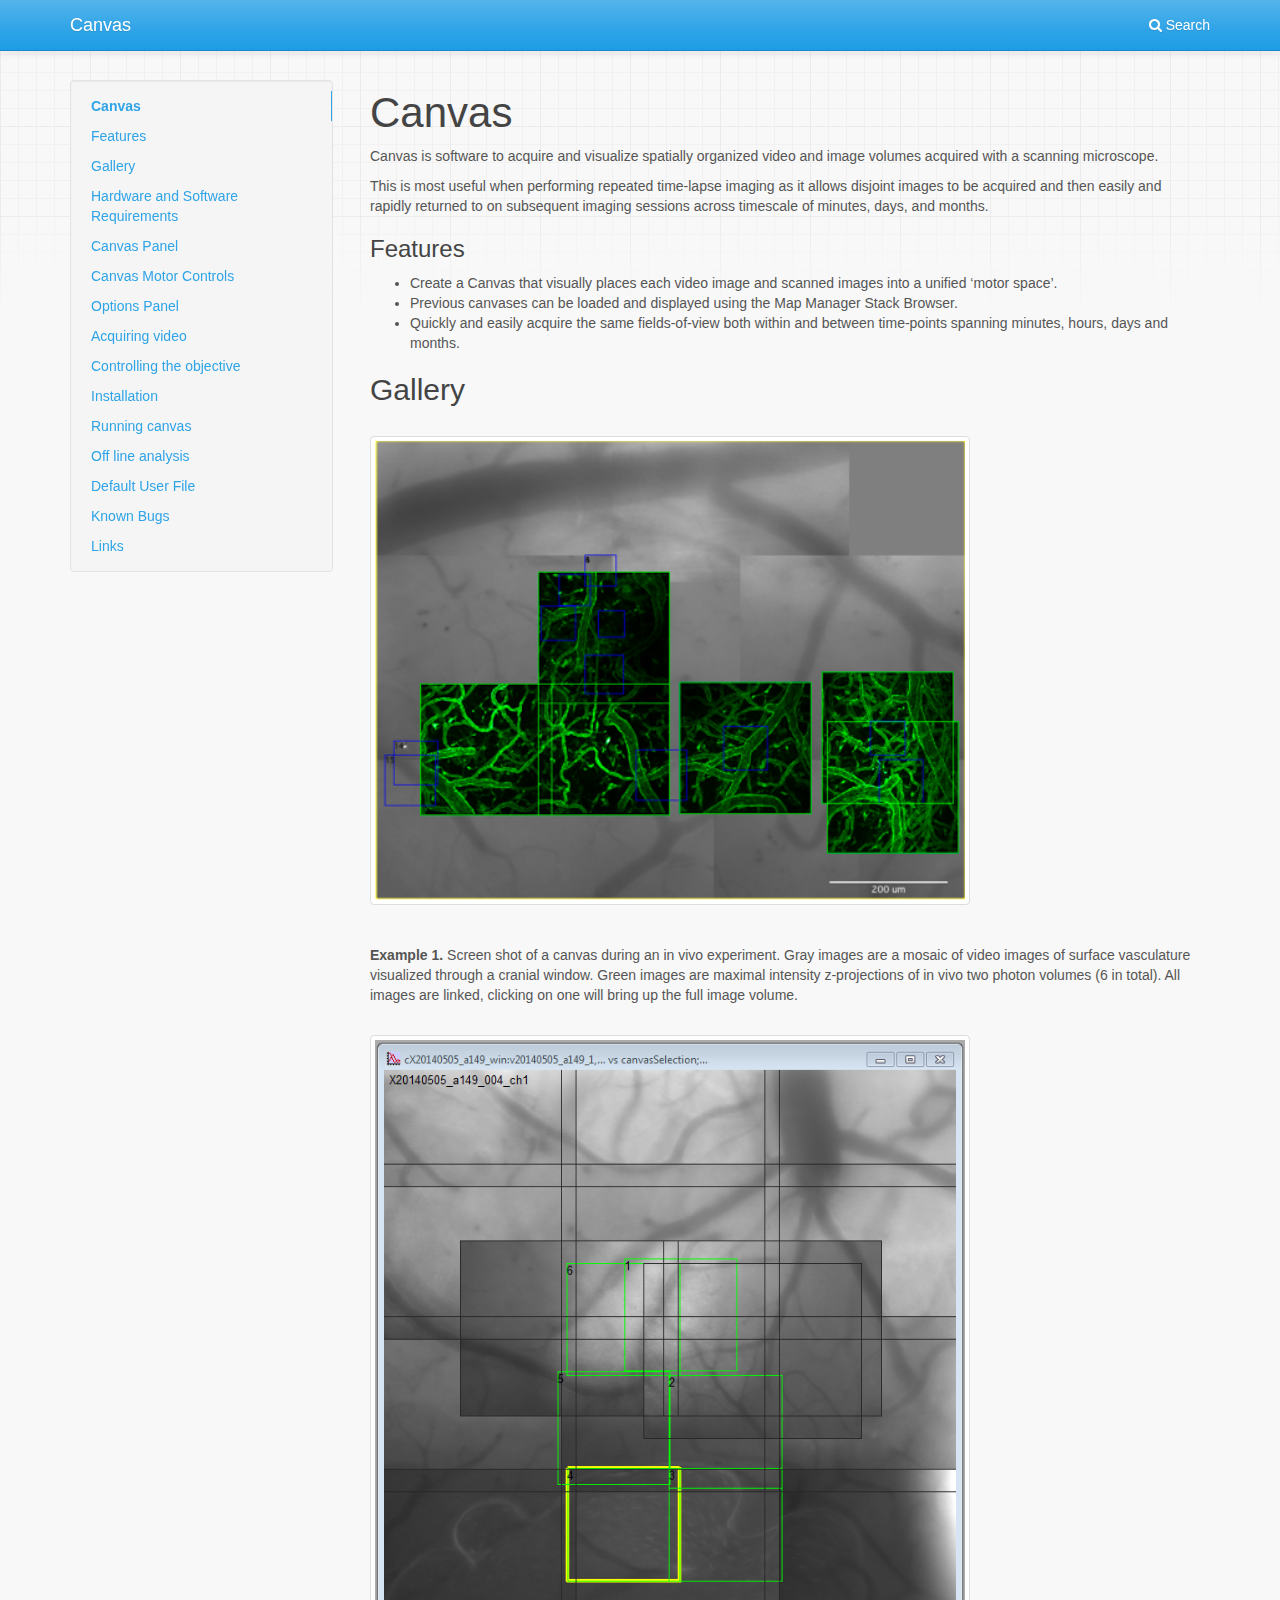
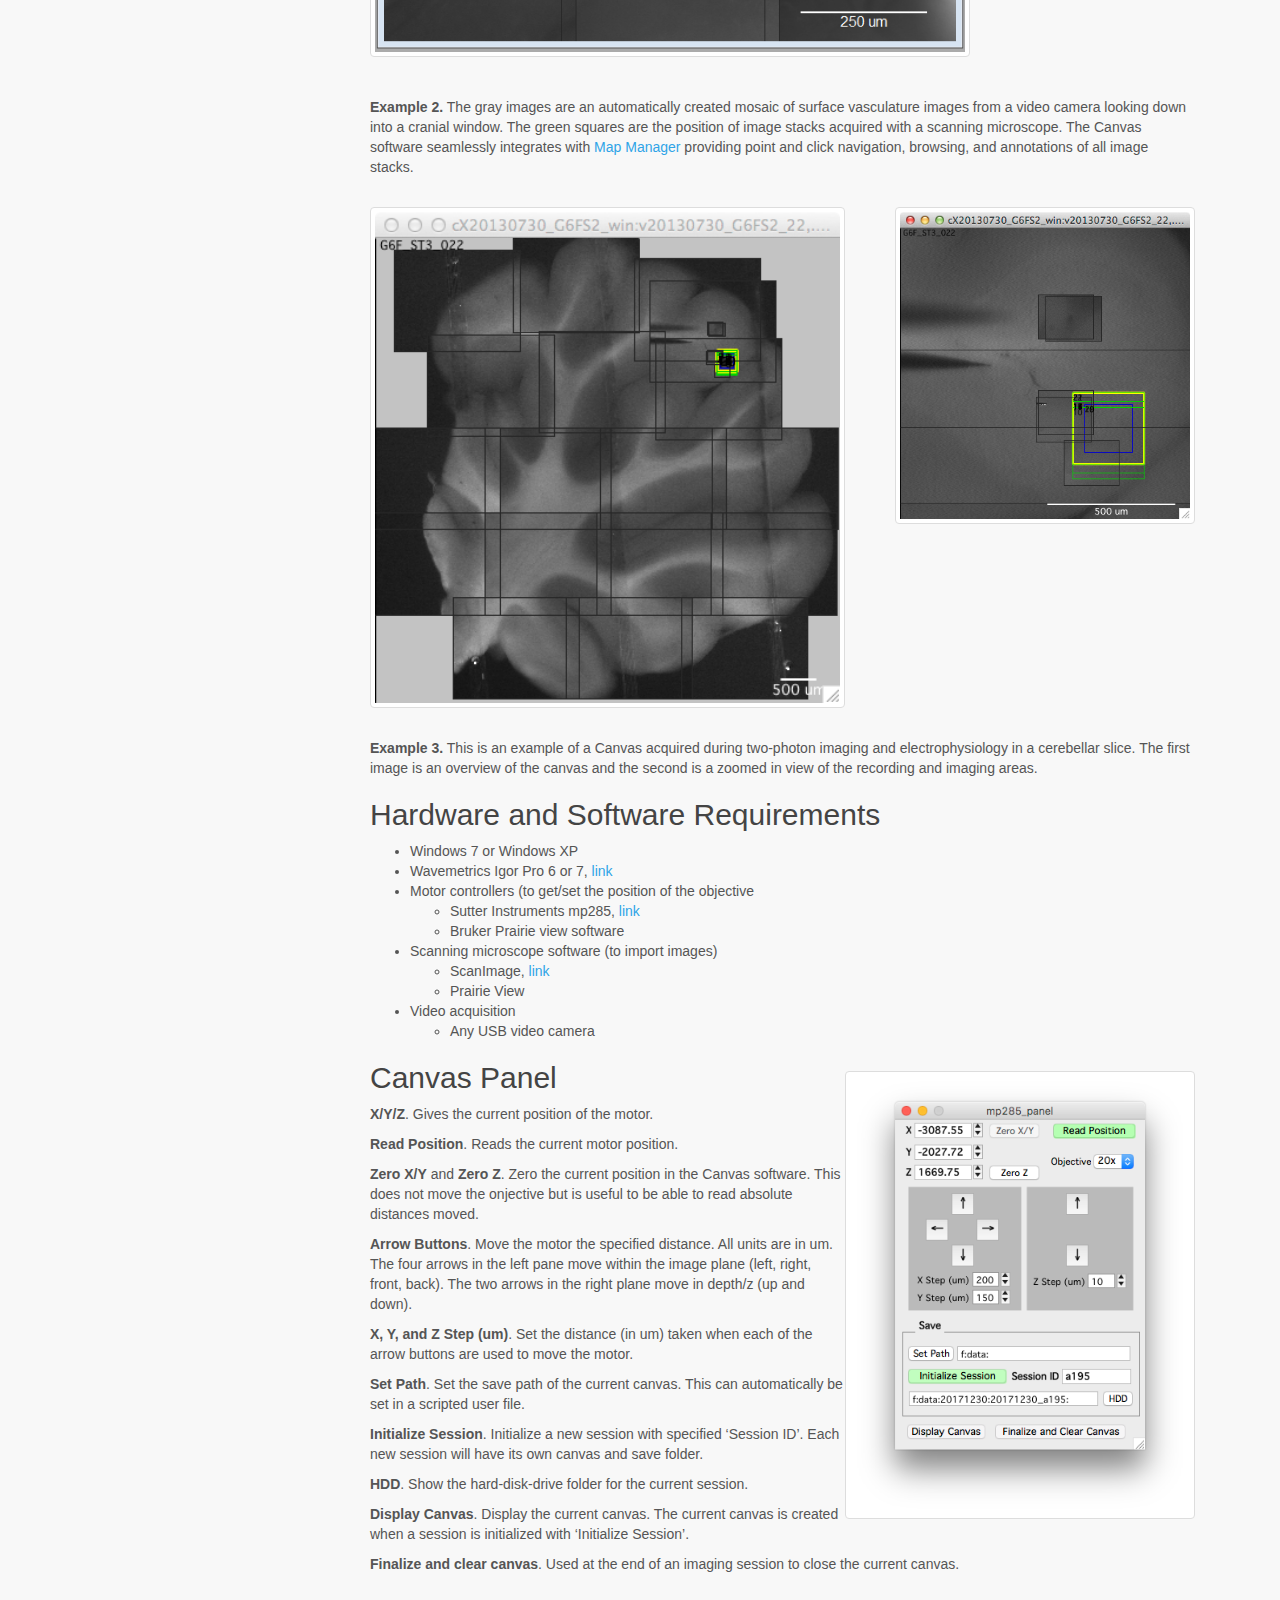
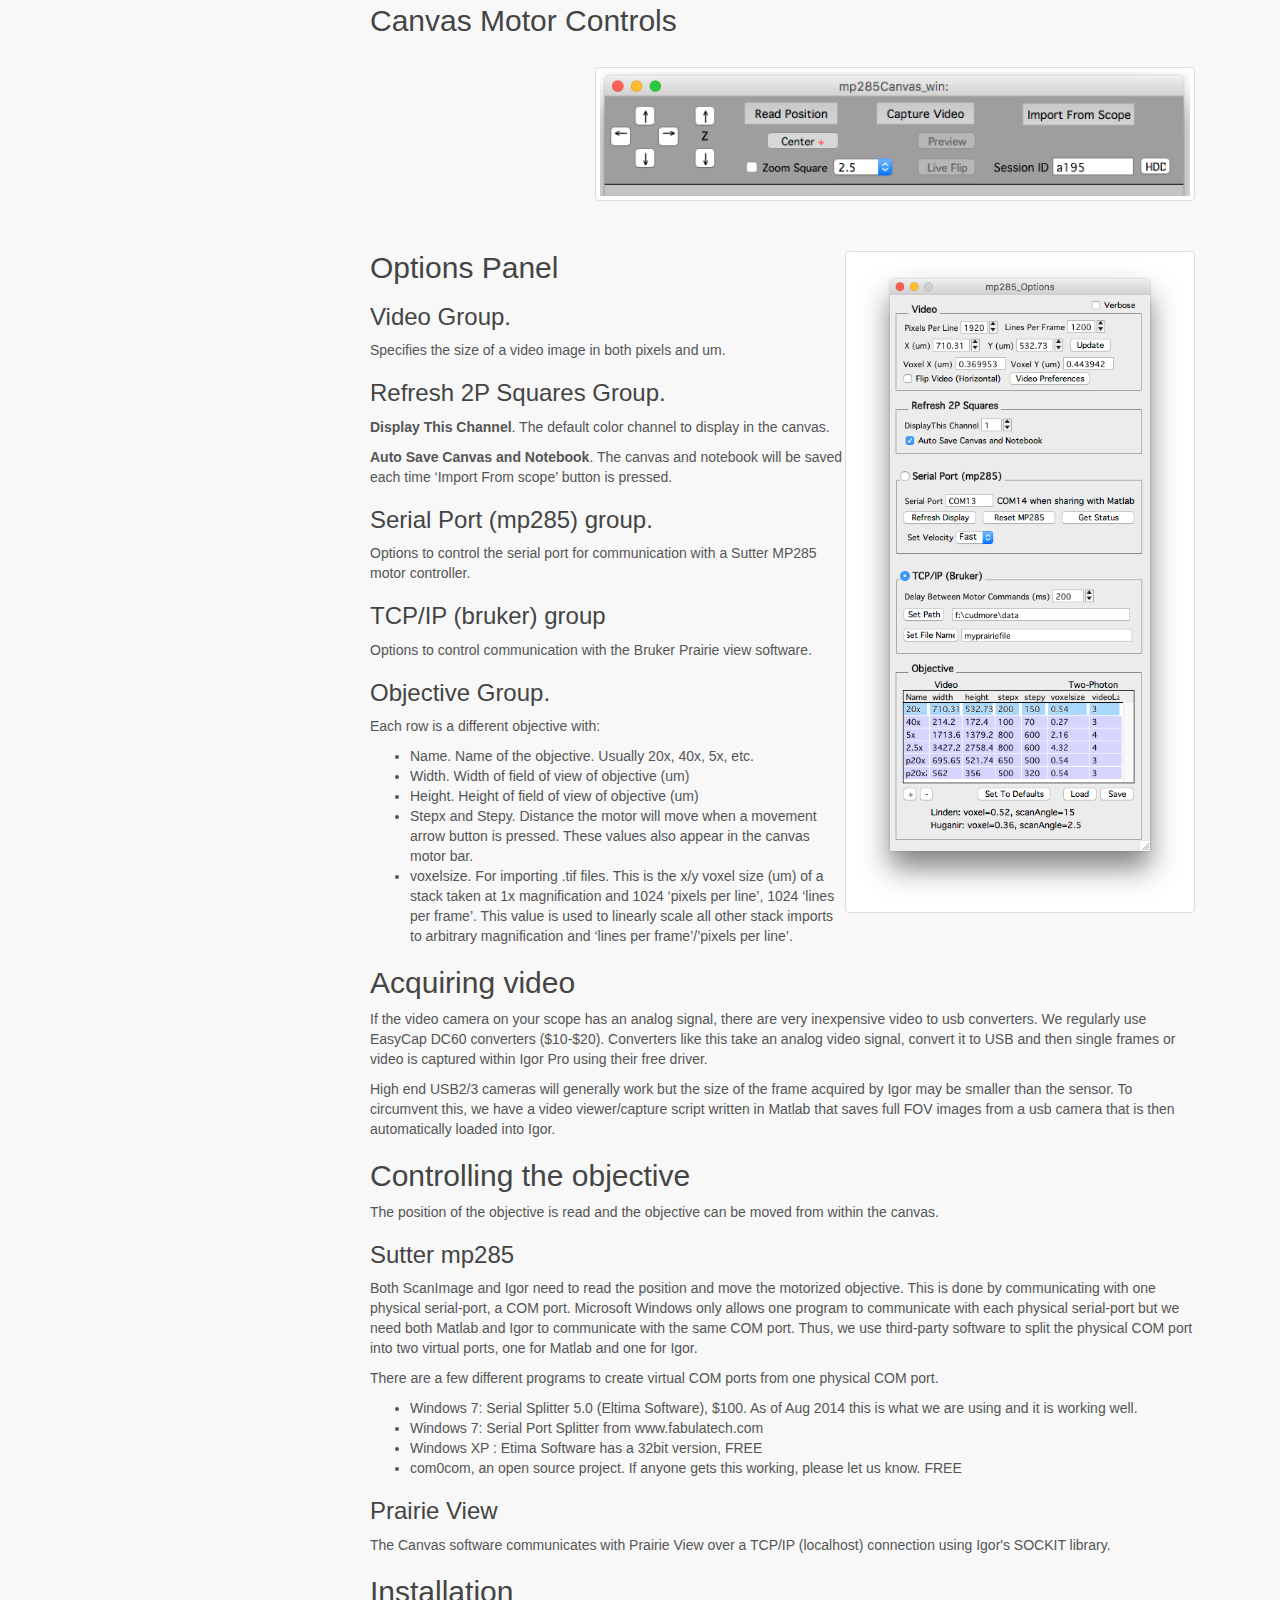
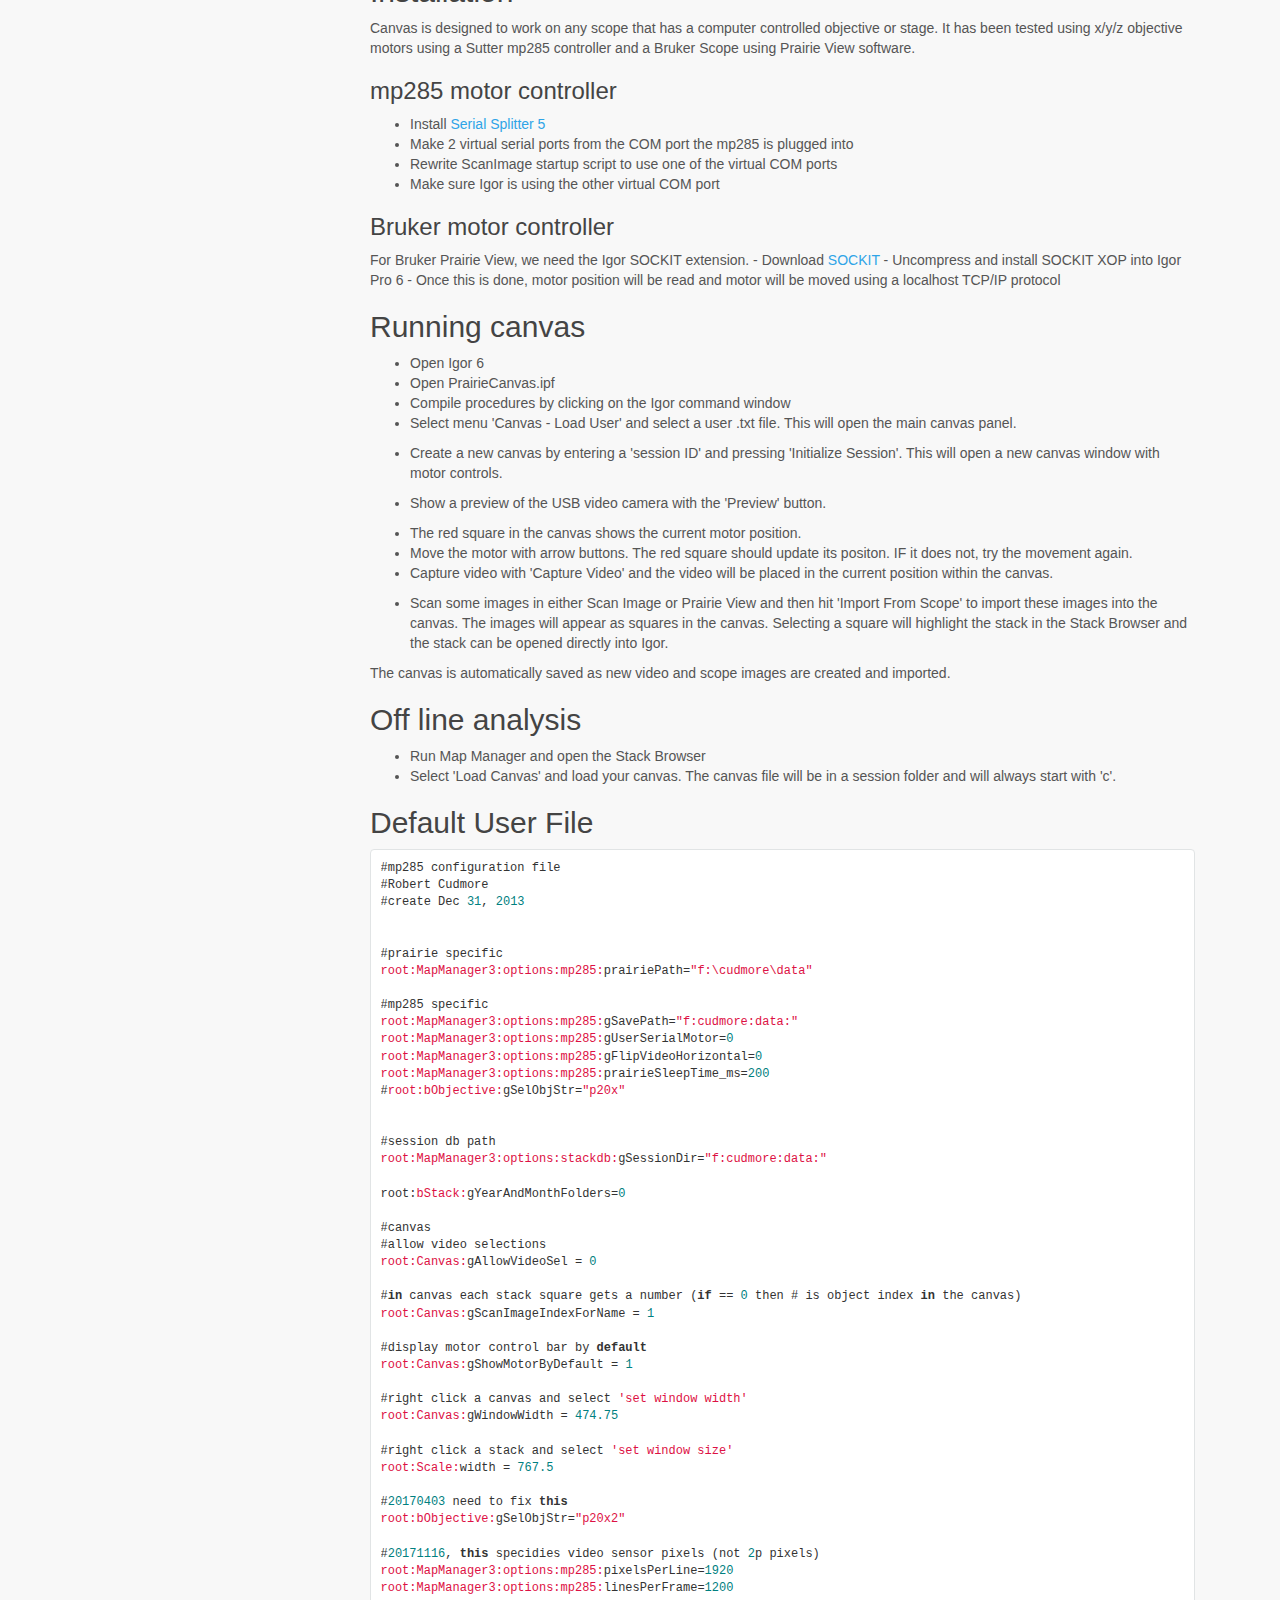
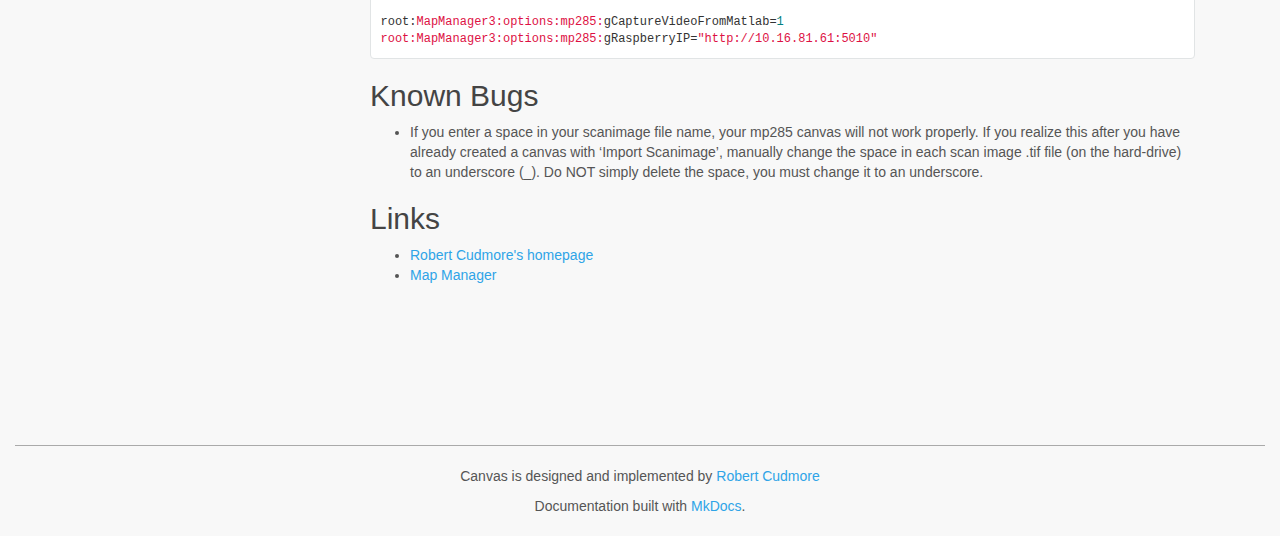
==== commit bcb9c5af: "Xxx" ====
--- a/site/index.html
+++ b/site/index.html
@@ -1,403 +1,350 @@
-
-
-
-
 <!DOCTYPE html>
-<html lang="en" class="no-js">
-  <head>
-    
-      <meta charset="utf-8">
-      <meta name="viewport" content="width=device-width,initial-scale=1">
-      <meta http-equiv="x-ua-compatible" content="ie=edge">
-      
-      
-      
-      
-        <meta name="lang:clipboard.copy" content="Copy to clipboard">
-      
-        <meta name="lang:clipboard.copied" content="Copied to clipboard">
-      
-        <meta name="lang:search.language" content="en">
-      
-        <meta name="lang:search.result.none" content="No matching documents">
-      
-        <meta name="lang:search.result.one" content="1 matching document">
-      
-        <meta name="lang:search.result.other" content="# matching documents">
-      
-        <meta name="lang:search.tokenizer" content="[\s\-]+">
-      
-      <link rel="shortcut icon" href="./assets/images/favicon.png">
-      <meta name="generator" content="mkdocs-0.17.1, mkdocs-material-2.0.4">
-    
-    
-      
-        <title>Canvas</title>
-      
-    
-    
-      <link rel="stylesheet" href="./assets/stylesheets/application-709eec9410.css">
-      
-    
-    
-      <script src="./assets/javascripts/modernizr-e826f8942a.js"></script>
-    
-    
-      
-        <link rel="stylesheet" href="https://fonts.googleapis.com/css?family=Roboto:300,400,400i,700|Roboto+Mono">
-        <style>body,input{font-family:"Roboto","Helvetica Neue",Helvetica,Arial,sans-serif}code,kbd,pre{font-family:"Roboto Mono","Courier New",Courier,monospace}</style>
-      
-      <link rel="stylesheet" href="https://fonts.googleapis.com/icon?family=Material+Icons">
-    
-    
-    
-  </head>
-  
-    <body>
-  
-    <svg class="md-svg">
-      <defs>
+<html lang="en">
+    <head>
+        <meta charset="utf-8">
+        <meta http-equiv="X-UA-Compatible" content="IE=edge">
+        <meta name="viewport" content="width=device-width, initial-scale=1.0">
+        <meta name="description" content="None">
         
         
-          <svg xmlns="http://www.w3.org/2000/svg" width="416" height="448" viewBox="0 0 416 448" id="github"><path fill="currentColor" d="M160 304q0 10-3.125 20.5t-10.75 19T128 352t-18.125-8.5-10.75-19T96 304t3.125-20.5 10.75-19T128 256t18.125 8.5 10.75 19T160 304zm160 0q0 10-3.125 20.5t-10.75 19T288 352t-18.125-8.5-10.75-19T256 304t3.125-20.5 10.75-19T288 256t18.125 8.5 10.75 19T320 304zm40 0q0-30-17.25-51T296 232q-10.25 0-48.75 5.25Q229.5 240 208 240t-39.25-2.75Q130.75 232 120 232q-29.5 0-46.75 21T56 304q0 22 8 38.375t20.25 25.75 30.5 15 35 7.375 37.25 1.75h42q20.5 0 37.25-1.75t35-7.375 30.5-15 20.25-25.75T360 304zm56-44q0 51.75-15.25 82.75-9.5 19.25-26.375 33.25t-35.25 21.5-42.5 11.875-42.875 5.5T212 416q-19.5 0-35.5-.75t-36.875-3.125-38.125-7.5-34.25-12.875T37 371.5t-21.5-28.75Q0 312 0 260q0-59.25 34-99-6.75-20.5-6.75-42.5 0-29 12.75-54.5 27 0 47.5 9.875t47.25 30.875Q171.5 96 212 96q37 0 70 8 26.25-20.5 46.75-30.25T376 64q12.75 25.5 12.75 54.5 0 21.75-6.75 42 34 40 34 99.5z"/></svg>
-        
-      </defs>
-    </svg>
-    <input class="md-toggle" data-md-toggle="drawer" type="checkbox" id="drawer">
-    <input class="md-toggle" data-md-toggle="search" type="checkbox" id="search">
-    <label class="md-overlay" data-md-component="overlay" for="drawer"></label>
-    
-      <header class="md-header" data-md-component="header">
-  <nav class="md-header-nav md-grid">
-    <div class="md-flex">
-      <div class="md-flex__cell md-flex__cell--shrink">
-        <a href="." title="Canvas" class="md-header-nav__button md-logo">
-          
-            <i class="md-icon"></i>
-          
-        </a>
-      </div>
-      <div class="md-flex__cell md-flex__cell--shrink">
-        <label class="md-icon md-icon--menu md-header-nav__button" for="drawer"></label>
-      </div>
-      <div class="md-flex__cell md-flex__cell--stretch">
-        <span class="md-flex__ellipsis md-header-nav__title">
-          
-            
-              
-            
-            Home
-          
-        </span>
-      </div>
-      <div class="md-flex__cell md-flex__cell--shrink">
-        
-          
-            <label class="md-icon md-icon--search md-header-nav__button" for="search"></label>
-            
-<div class="md-search" data-md-component="search" role="dialog">
-  <label class="md-search__overlay" for="search"></label>
-  <div class="md-search__inner">
-    <form class="md-search__form" name="search">
-      <input type="text" class="md-search__input" name="query" required placeholder="Search" autocapitalize="off" autocorrect="off" autocomplete="off" spellcheck="false" data-md-component="query">
-      <label class="md-icon md-search__icon" for="search"></label>
-      <button type="reset" class="md-icon md-search__icon" data-md-component="reset">&#xE5CD;</button>
-    </form>
-    <div class="md-search__output">
-      <div class="md-search__scrollwrap" data-md-scrollfix>
-        <div class="md-search-result" data-md-component="result">
-          <div class="md-search-result__meta">
-            Type to start searching
-          </div>
-          <ol class="md-search-result__list"></ol>
-        </div>
-      </div>
+        <link rel="shortcut icon" href="./img/favicon.ico">
+        <title>Canvas</title>
+        <link href="./css/bootstrap-custom.min.css" rel="stylesheet">
+        <link href="./css/font-awesome-4.5.0.css" rel="stylesheet">
+        <link href="./css/base.css" rel="stylesheet">
+        <link rel="stylesheet" href="./css/highlight.css">
+        <link href="./css/extra.css" rel="stylesheet">
+        <!-- HTML5 shim and Respond.js IE8 support of HTML5 elements and media queries -->
+        <!--[if lt IE 9]>
+            <script src="https://oss.maxcdn.com/libs/html5shiv/3.7.0/html5shiv.js"></script>
+            <script src="https://oss.maxcdn.com/libs/respond.js/1.3.0/respond.min.js"></script>
+        <![endif]-->
+
+        <script src="./js/jquery-1.10.2.min.js"></script>
+        <script src="./js/bootstrap-3.0.3.min.js"></script>
+        <script src="./js/highlight.pack.js"></script> 
+    </head>
+
+    <body class="homepage">
+
+        <div class="navbar navbar-default navbar-fixed-top" role="navigation">
+    <div class="container">
+
+        <!-- Collapsed navigation -->
+        <div class="navbar-header">
+            <a class="navbar-brand" href=".">Canvas</a>
+        </div>
+
+        <!-- Expanded navigation -->
+        <div class="navbar-collapse collapse">
+
+            <ul class="nav navbar-nav navbar-right">
+                <li>
+                    <a href="#" data-toggle="modal" data-target="#mkdocs_search_modal">
+                        <i class="fa fa-search"></i> Search
+                    </a>
+                </li>
+            </ul>
+        </div>
     </div>
-  </div>
 </div>
-          
-        
-      </div>
-      
-        <div class="md-flex__cell md-flex__cell--shrink">
-          <div class="md-header-nav__source">
-            
-
-
-  
-
-
-  <a href="http://github.com/cudmore/Canvas" title="Go to repository" class="md-source" data-md-source="github">
-    
-      <div class="md-source__icon">
-        <svg viewBox="0 0 24 24" width="24" height="24">
-          <use xlink:href="#github" width="24" height="24"></use>
-        </svg>
-      </div>
-    
-    <div class="md-source__repository">
-      GitHub
+
+        <div class="container">
+                <div class="col-md-3"><div class="bs-sidebar hidden-print affix well" role="complementary">
+    <ul class="nav bs-sidenav">
+        <li class="main active"><a href="#canvas">Canvas</a></li>
+            <li><a href="#features">Features</a></li>
+            <li><a href="#gallery">Gallery</a></li>
+            <li><a href="#hardware-and-software-requirements">Hardware and Software Requirements</a></li>
+            <li><a href="#canvas-panel">Canvas Panel</a></li>
+            <li><a href="#canvas-motor-controls">Canvas Motor Controls</a></li>
+            <li><a href="#options-panel">Options Panel</a></li>
+            <li><a href="#acquiring-video">Acquiring video</a></li>
+            <li><a href="#controlling-the-objective">Controlling the objective</a></li>
+            <li><a href="#installation">Installation</a></li>
+            <li><a href="#running-canvas">Running canvas</a></li>
+            <li><a href="#off-line-analysis">Off line analysis</a></li>
+            <li><a href="#default-user-file">Default User File</a></li>
+            <li><a href="#known-bugs">Known Bugs</a></li>
+            <li><a href="#links">Links</a></li>
+    </ul>
+</div></div>
+                <div class="col-md-9" role="main">
+
+<h1 id="canvas">Canvas</h1>
+<p>Canvas is software to acquire and visualize spatially organized video and image volumes acquired with a scanning microscope.</p>
+<p>This is most useful when performing repeated time-lapse imaging as it allows disjoint images to be acquired and then easily and rapidly returned to on subsequent imaging sessions across timescale of minutes, days, and months.</p>
+<h3 id="features">Features</h3>
+<ul>
+<li>Create a Canvas that visually places each video image and scanned images into a unified ‘motor space’.</li>
+<li>Previous canvases can be loaded and displayed using the Map Manager Stack Browser.</li>
+<li>Quickly and easily acquire the same fields-of-view both within and between time-points spanning minutes, hours, days and months.</li>
+</ul>
+<h2 id="gallery">Gallery</h2>
+<p><IMG SRC="img/canvas-example-3.png" width=600></p>
+<p><strong>Example 1.</strong> Screen shot of a canvas during an in vivo experiment. Gray images are a mosaic of video images of surface vasculature visualized through a cranial window. Green images are maximal intensity z-projections of in vivo two photon volumes (6 in total). All images are linked, clicking on one will bring up the full image volume. </p>
+<p><IMG SRC="img/canvas-example-1.png" width=600></p>
+<p><strong>Example 2.</strong> The gray images are an automatically created mosaic of surface vasculature images from a video camera looking down into a cranial window. The green squares are the position of image stacks acquired with a scanning microscope. The Canvas software seamlessly integrates with <a href="http://blog.cudmore.io/mapmanager">Map Manager</a> providing point and click navigation, browsing, and annotations of all image stacks.</p>
+<p><IMG SRC="img/canvas-example-slice.png" width=475 align=left></p>
+<p><IMG SRC="img/canvas-example-slice-2.png" width=300 align=right></p>
+<div class="print-page-break"></div>
+
+<p><strong>Example 3.</strong> This is an example of a Canvas acquired during two-photon imaging and electrophysiology in a cerebellar slice. The first image is an overview of the canvas and the second is a zoomed in view of the recording and imaging areas.</p>
+<h2 id="hardware-and-software-requirements">Hardware and Software Requirements</h2>
+<ul>
+<li>Windows 7 or Windows XP</li>
+<li>Wavemetrics Igor Pro 6 or 7, <a href="./www.wavemetrics.com">link</a></li>
+<li>Motor controllers (to get/set the position of the objective<ul>
+<li>Sutter Instruments mp285, <a href="https://www.sutter.com/MICROMANIPULATION/mp285.html">link</a></li>
+<li>Bruker Prairie view software </li>
+</ul>
+</li>
+<li>Scanning microscope software (to import images)<ul>
+<li>ScanImage, <a href="http://scanimage.vidriotechnologies.com/display/SIH/ScanImage+Home">link</a></li>
+<li>Prairie View</li>
+</ul>
+</li>
+<li>Video acquisition<ul>
+<li>Any USB video camera</li>
+</ul>
+</li>
+</ul>
+<p><IMG SRC="img/canvas-scope-panel.png" width=350 align=right></p>
+<h2 id="canvas-panel">Canvas Panel</h2>
+<p><strong>X/Y/Z</strong>. Gives the current position of the motor.</p>
+<p><strong>Read Position</strong>. Reads the current motor position.</p>
+<p><strong>Zero X/Y</strong> and <strong>Zero Z</strong>. Zero the current position in the Canvas software. This does not move the onjective but is useful to be able to read absolute distances moved.</p>
+<p><strong>Arrow Buttons</strong>. Move the motor the specified distance. All units are in um. The four arrows in the left pane move within the image plane (left, right, front, back). The two arrows in the right plane move in depth/z (up and down).</p>
+<p><strong>X, Y, and Z Step (um)</strong>. Set the distance (in um) taken when each of the arrow buttons are used to move the motor.</p>
+<p><strong>Set Path</strong>. Set the save path of the current canvas. This can automatically be set in a scripted user file.</p>
+<p><strong>Initialize Session</strong>. Initialize a new session with specified ‘Session ID’. Each new session will have its own canvas and save folder.</p>
+<p><strong>HDD</strong>. Show the hard-disk-drive folder for the current session.</p>
+<p><strong>Display Canvas</strong>. Display the current canvas. The current canvas is created when a session is initialized with ‘Initialize Session’.</p>
+<p><strong>Finalize and clear canvas</strong>. Used at the end of an imaging session to close the current canvas.</p>
+<div class="print-page-break"></div>
+
+<h2 id="canvas-motor-controls">Canvas Motor Controls</h2>
+<p><IMG SRC="img/canvas-motor-contorls.png" width=600 align=right></p>
+<div class="print-page-break"></div>
+
+<p><IMG SRC="img/canvas-scope-options.png" width=350 align=right></p>
+<h2 id="options-panel">Options Panel</h2>
+<h3 id="video-group">Video Group.</h3>
+<p>Specifies the size of a video image in both pixels and um.</p>
+<h3 id="refresh-2p-squares-group">Refresh 2P Squares Group.</h3>
+<p><strong>Display This Channel</strong>. The default color channel to display in the canvas.</p>
+<p><strong>Auto Save Canvas and Notebook</strong>. The canvas and notebook will be saved each time ‘Import From scope’ button is pressed.</p>
+<h3 id="serial-port-mp285-group">Serial Port (mp285) group.</h3>
+<p>Options to control the serial port for communication with a Sutter MP285 motor controller.</p>
+<h3 id="tcpip-bruker-group">TCP/IP (bruker) group</h3>
+<p>Options to control communication with the Bruker Prairie view software.</p>
+<h3 id="objective-group">Objective Group.</h3>
+<p>Each row is a different objective with:</p>
+<ul>
+<li>Name. Name of the objective. Usually 20x, 40x, 5x, etc.</li>
+<li>Width. Width of field of view of objective (um)</li>
+<li>Height. Height of field of view of objective (um)</li>
+<li>Stepx and Stepy. Distance the motor will move when a movement arrow button is pressed. These values also appear in the canvas motor bar.</li>
+<li>voxelsize. For importing .tif files. This is the x/y voxel size (um) of a stack taken at 1x magnification and 1024 ‘pixels per line’, 1024 ‘lines per frame’. This value is used to linearly scale all other stack imports to arbitrary magnification and ‘lines per frame’/’pixels per line’.</li>
+</ul>
+<h2 id="acquiring-video">Acquiring video</h2>
+<p>If the video camera on your scope has an analog signal, there are very inexpensive video to usb converters. We regularly use EasyCap DC60 converters ($10-$20). Converters like this take an analog video signal, convert it to USB and then single frames or video is captured within Igor Pro using their free driver.</p>
+<p>High end USB2/3 cameras will generally work but the size of the frame acquired by Igor may be smaller than the sensor. To circumvent this, we have a video viewer/capture script written in Matlab that saves full FOV images from a usb camera that is then automatically loaded into Igor.</p>
+<h2 id="controlling-the-objective">Controlling the objective</h2>
+<p>The position of the objective is read and the objective can be moved from within the canvas.</p>
+<h3 id="sutter-mp285">Sutter mp285</h3>
+<p>Both ScanImage and Igor need to read the position and move the motorized objective. This is done by communicating with one physical serial-port, a COM port. Microsoft Windows only allows one program to communicate with each physical serial-port but we need both Matlab and Igor to communicate with the same COM port. Thus, we use third-party software to split the physical COM port into two virtual ports, one for Matlab and one for Igor.</p>
+<p>There are a few different programs to create virtual COM ports from one physical COM port.</p>
+<ul>
+<li>Windows 7: Serial Splitter 5.0 (Eltima Software), $100. As of Aug 2014 this is what we are using and it is working well.</li>
+<li>Windows 7: Serial Port Splitter from www.fabulatech.com</li>
+<li>Windows XP : Etima Software has a 32bit version, FREE</li>
+<li>com0com,  an open source project. If anyone gets this working, please let us know. FREE</li>
+</ul>
+<h3 id="prairie-view">Prairie View</h3>
+<p>The Canvas software communicates with Prairie View over a TCP/IP (localhost) connection using Igor's SOCKIT library.</p>
+<h2 id="installation">Installation</h2>
+<p>Canvas is designed to work on any scope that has a computer controlled objective or stage. It has been tested using x/y/z objective motors using a Sutter mp285 controller and a Bruker Scope using Prairie View software.</p>
+<h3 id="mp285-motor-controller">mp285 motor controller</h3>
+<ul>
+<li>Install <a href="https://www.eltima.com/products/serialsplitter/">Serial Splitter 5</a></li>
+<li>Make 2 virtual serial ports from the COM port the mp285 is plugged into</li>
+<li>Rewrite ScanImage startup script to use one of the virtual COM ports</li>
+<li>Make sure Igor is using the other virtual COM port</li>
+</ul>
+<h3 id="bruker-motor-controller">Bruker motor controller</h3>
+<p>For Bruker Prairie View, we need the Igor SOCKIT extension.
+    - Download <a href="http://www.igorexchange.com/project/SOCKIT">SOCKIT</a>
+    - Uncompress and install SOCKIT XOP into Igor Pro 6
+    - Once this is done, motor position will be read and motor will be moved using a localhost TCP/IP protocol</p>
+<h2 id="running-canvas">Running canvas</h2>
+<ul>
+<li>Open Igor 6</li>
+<li>Open PrairieCanvas.ipf</li>
+<li>Compile procedures by clicking on the Igor command window</li>
+<li>
+<p>Select menu 'Canvas - Load User' and select a user .txt file. This will open the main canvas panel.</p>
+</li>
+<li>
+<p>Create a new canvas by entering a 'session ID' and pressing 'Initialize Session'. This will open a new canvas window with motor controls.   </p>
+</li>
+<li>
+<p>Show a preview of the USB video camera with the 'Preview' button.</p>
+</li>
+<li>The red square in the canvas shows the current motor position.</li>
+<li>Move the motor with arrow buttons. The red square should update its positon. IF it does not, try the movement again.</li>
+<li>
+<p>Capture video with 'Capture Video' and the video will be placed in the current position within the canvas.</p>
+</li>
+<li>
+<p>Scan some images in either Scan Image or Prairie View and then hit 'Import From Scope' to import these images into the canvas. The images will appear as squares in the canvas. Selecting a square will highlight the stack in the Stack Browser and the stack can be opened directly into Igor.</p>
+</li>
+</ul>
+<p>The canvas is automatically saved as new video and scope images are created and imported.</p>
+<h2 id="off-line-analysis">Off line analysis</h2>
+<ul>
+<li>Run Map Manager and open the Stack Browser</li>
+<li>Select 'Load Canvas' and load your canvas. The canvas file will be in a session folder and will always start with 'c'.</li>
+</ul>
+<h2 id="default-user-file">Default User File</h2>
+<pre><code>#mp285 configuration file
+#Robert Cudmore
+#create Dec 31, 2013
+
+
+#prairie specific
+root:MapManager3:options:mp285:prairiePath=&quot;f:\cudmore\data&quot;
+
+#mp285 specific
+root:MapManager3:options:mp285:gSavePath=&quot;f:cudmore:data:&quot;
+root:MapManager3:options:mp285:gUserSerialMotor=0
+root:MapManager3:options:mp285:gFlipVideoHorizontal=0
+root:MapManager3:options:mp285:prairieSleepTime_ms=200
+#root:bObjective:gSelObjStr=&quot;p20x&quot;
+
+
+#session db path
+root:MapManager3:options:stackdb:gSessionDir=&quot;f:cudmore:data:&quot;
+
+root:bStack:gYearAndMonthFolders=0
+
+#canvas
+#allow video selections
+root:Canvas:gAllowVideoSel = 0
+
+#in canvas each stack square gets a number (if == 0 then # is object index in the canvas)
+root:Canvas:gScanImageIndexForName = 1
+
+#display motor control bar by default
+root:Canvas:gShowMotorByDefault = 1
+
+#right click a canvas and select 'set window width'
+root:Canvas:gWindowWidth = 474.75
+
+#right click a stack and select 'set window size'
+root:Scale:width = 767.5
+
+#20170403 need to fix this
+root:bObjective:gSelObjStr=&quot;p20x2&quot;
+
+#20171116, this specidies video sensor pixels (not 2p pixels)
+root:MapManager3:options:mp285:pixelsPerLine=1920
+root:MapManager3:options:mp285:linesPerFrame=1200
+
+root:MapManager3:options:mp285:gCaptureVideoFromMatlab=1
+root:MapManager3:options:mp285:gRaspberryIP=&quot;http://10.16.81.61:5010&quot;
+</code></pre>
+
+<h2 id="known-bugs">Known Bugs</h2>
+<ul>
+<li>If you enter a space in your scanimage file name, your mp285 canvas will not work properly. If you realize this after you have already created a canvas with ‘Import Scanimage’, manually change the space in each scan image .tif file (on the hard-drive) to an underscore (_). Do NOT simply delete the space, you must change it to an underscore.</li>
+</ul>
+<h2 id="links">Links</h2>
+<ul>
+<li><a href="http://robertcudmore.org">Robert Cudmore's homepage</a></li>
+<li><a href="http://blog.cudmore.io/mapmanager">Map Manager</a></li>
+</ul></div>
+        </div>
+
+        <footer class="col-md-12">
+            <hr>
+                <p>Canvas is designed and implemented by <A HREF="http://robertcudmore.org">Robert Cudmore</a></p>
+            <p>Documentation built with <a href="http://www.mkdocs.org/">MkDocs</a>.</p>
+        </footer>
+        <script>var base_url = '.';</script>
+        <script src="./js/base.js"></script>
+        <script src="./search/require.js"></script>
+        <script src="./search/search.js"></script>
+
+        <div class="modal" id="mkdocs_search_modal" tabindex="-1" role="dialog" aria-labelledby="Search Modal" aria-hidden="true">
+    <div class="modal-dialog">
+        <div class="modal-content">
+            <div class="modal-header">
+                <button type="button" class="close" data-dismiss="modal"><span aria-hidden="true">&times;</span><span class="sr-only">Close</span></button>
+                <h4 class="modal-title" id="exampleModalLabel">Search</h4>
+            </div>
+            <div class="modal-body">
+                <p>
+                    From here you can search these documents. Enter
+                    your search terms below.
+                </p>
+                <form role="form">
+                    <div class="form-group">
+                        <input type="text" class="form-control" placeholder="Search..." id="mkdocs-search-query">
+                    </div>
+                </form>
+                <div id="mkdocs-search-results"></div>
+            </div>
+            <div class="modal-footer">
+            </div>
+        </div>
     </div>
-  </a>
-
-          </div>
-        </div>
-      
+</div><div class="modal" id="mkdocs_keyboard_modal" tabindex="-1" role="dialog" aria-labelledby="Keyboard Shortcuts Modal" aria-hidden="true">
+    <div class="modal-dialog">
+        <div class="modal-content">
+            <div class="modal-header">
+                <button type="button" class="close" data-dismiss="modal"><span aria-hidden="true">&times;</span><span class="sr-only">Close</span></button>
+                <h4 class="modal-title" id="exampleModalLabel">Keyboard Shortcuts</h4>
+            </div>
+            <div class="modal-body">
+              <table class="table">
+                <thead>
+                  <tr>
+                    <th style="width: 20%;">Keys</th>
+                    <th>Action</th>
+                  </tr>
+                </thead>
+                <tbody>
+                  <tr>
+                    <td><kbd>?</kbd></td>
+                    <td>Open this help</td>
+                  </tr>
+                  <tr>
+                    <td><kbd>&larr;</kbd></td>
+                    <td>Previous page</td>
+                  </tr>
+                  <tr>
+                    <td><kbd>&rarr;</kbd></td>
+                    <td>Next page</td>
+                  </tr>
+                  <tr>
+                    <td><kbd>s</kbd></td>
+                    <td>Search</td>
+                  </tr>
+                </tbody>
+              </table>
+            </div>
+            <div class="modal-footer">
+            </div>
+        </div>
     </div>
-  </nav>
-</header>
-    
-    <div class="md-container">
-      
-      <main class="md-main">
-        <div class="md-main__inner md-grid" data-md-component="container">
-          
-            
-              <div class="md-sidebar md-sidebar--primary" data-md-component="navigation">
-                <div class="md-sidebar__scrollwrap">
-                  <div class="md-sidebar__inner">
-                    <nav class="md-nav md-nav--primary" data-md-level="0">
-  <label class="md-nav__title md-nav__title--site" for="drawer">
-    <span class="md-nav__button md-logo">
-      
-        <i class="md-icon"></i>
-      
-    </span>
-    Canvas
-  </label>
-  
-    <div class="md-nav__source">
-      
-
-
-  
-
-
-  <a href="http://github.com/cudmore/Canvas" title="Go to repository" class="md-source" data-md-source="github">
-    
-      <div class="md-source__icon">
-        <svg viewBox="0 0 24 24" width="24" height="24">
-          <use xlink:href="#github" width="24" height="24"></use>
-        </svg>
-      </div>
-    
-    <div class="md-source__repository">
-      GitHub
-    </div>
-  </a>
-
-    </div>
-  
-  <ul class="md-nav__list" data-md-scrollfix>
-    
-      
-      
-      
-
-  
-
-
-  <li class="md-nav__item md-nav__item--active">
-    
-    <input class="md-toggle md-nav__toggle" data-md-toggle="toc" type="checkbox" id="toc">
-    
-    
-      <label class="md-nav__link md-nav__link--active" for="toc">
-        Home
-      </label>
-    
-    <a href="." title="Home" class="md-nav__link md-nav__link--active">
-      Home
-    </a>
-    
-      
-<nav class="md-nav md-nav--secondary">
-  
-  
-  
-    <label class="md-nav__title" for="toc">Table of contents</label>
-    <ul class="md-nav__list" data-md-scrollfix>
-      
-        <li class="md-nav__item">
-  <a href="#overview" title="Overview" class="md-nav__link">
-    Overview
-  </a>
-  
-</li>
-      
-        <li class="md-nav__item">
-  <a href="#hardware-requirements" title="Hardware Requirements" class="md-nav__link">
-    Hardware Requirements
-  </a>
-  
-</li>
-      
-      
-      
-    </ul>
-  
-</nav>
-    
-  </li>
-
-    
-  </ul>
-</nav>
-                  </div>
-                </div>
-              </div>
-            
-            
-              <div class="md-sidebar md-sidebar--secondary" data-md-component="toc">
-                <div class="md-sidebar__scrollwrap">
-                  <div class="md-sidebar__inner">
-                    
-<nav class="md-nav md-nav--secondary">
-  
-  
-  
-    <label class="md-nav__title" for="toc">Table of contents</label>
-    <ul class="md-nav__list" data-md-scrollfix>
-      
-        <li class="md-nav__item">
-  <a href="#overview" title="Overview" class="md-nav__link">
-    Overview
-  </a>
-  
-</li>
-      
-        <li class="md-nav__item">
-  <a href="#hardware-requirements" title="Hardware Requirements" class="md-nav__link">
-    Hardware Requirements
-  </a>
-  
-</li>
-      
-      
-      
-    </ul>
-  
-</nav>
-                  </div>
-                </div>
-              </div>
-            
-          
-          <div class="md-content">
-            <article class="md-content__inner md-typeset">
-              
-                
-                
-                  <h1>Home</h1>
-                
-                <p>Canvas is software to acquire and visualize spatially organized video and image volumes in 'objective' space.</p>
-<p>This is most useful when performing repeated imaging through a cranial window as it allows disjoint images to be acquired repeatedly across timescale of minutes, days, and months.</p>
-<p><IMG SRC="../img/canvas-example-1"></p>
-<h2 id="overview">Overview</h2>
-<ul>
-<li>Create a Canvas that visually places each video image and ScanImage .tif file into a unified ‘motor space’.</li>
-<li>Capture single frame video images from any USB camera</li>
-<li>Import .tif images acquired with either ScanImage or Prairie View</li>
-<li>Previous canvases can be loaded and displayed using the Stack Browser.</li>
-<li>Quickly and easily acquire the same fields-of-view both within and between time-points spanning minutes, hours, days and months.</li>
-</ul>
-<p>This is designed to work on any scope that has a computer controlled objective or an x/y stage. It has been tested using x/y/z objective motors using a Sutter mp285 controller and a Bruker Scope using PRairie View software.</p>
-<h2 id="hardware-requirements">Hardware Requirements</h2>
-<ul>
-<li>Windows 7 or Windows XP</li>
-<li>Igor Pro 6 or 7</li>
-<li>Sutter Instruments mp285 motor controller (web page)</li>
-<li>Prairie view</li>
-<li>ScanImage 3.6 – 3.8 (web page)</li>
-<li>Any USB video camera</li>
-</ul>
-<p>Third-party software to create virtual serial ports to share the mp285 motor controller.
-Video to usb. This can be very cheap, we use EasyCap DC60 found here ($10-$20). Converters like this take an analog video signal, convert it to USB and then single frames or video is captured within Igor Pro using their free driver.</p>
-<p>Virtual Serial Ports. Both ScanImage and Igor need to read the position and move the motorized objective (usually a Sutter mp285). This is done by communicating with one physical serial-port , a COM port. Microsoft Windows only allows one program to communicate with each physical serial-port but we need both Matlab and Igor to communicate with the same COM port. Third-party software must be used to split the physical COM port into two virtual ports, one for Matlab and one for Igor. There are a few different programs to create multiple COM ports from one physical COM port.</p>
-<p>Windows 7: Serial Splitter 5.0 (Eltima Software), $100. As of Aug 2014 this is what we are using and it is working well.
-Windows 7: Serial Port Splitter from www.fabulatech.com, PAY
-Windows XP : Etima Software has a 32bit version, FREE
-com0com,  an open source project. If anyone gets this working, please let us know. FREE
-Installation
-[write this]</p>
-<p>Read Position. Read the current motor position.</p>
-<p>Arrow Buttons. Move the mp285 motor the specified distance. All units are in um. The four arrows in the left pane move within the image plane (left, right, front, back). The two arrows in the right plane move in depth/z (up and down).</p>
-<p>Video Group</p>
-<p>Preview. Open the video preview window</p>
-<p>Capture Image. Capture a single frame from the video preview window. The image will be placed in the mp285 canvas using the current motor position.</p>
-<p>Canvas Group</p>
-<p>Display Canvas. Display the current mp285 canvas. The current canvas is created when a session is initialized with ‘Initialize Session’.</p>
-<p>User Save Group</p>
-<p>Load. Load a user file. User files are .txt files that define the default behavior of mp285 canvas.</p>
-<p>Initialize Session. Initialize a new session with name specified in ‘Session ID’. Each new session will have its own canvas and hard-drive folder.</p>
-<p>HDD. Show the hard-disk-drive folder for the current session.</p>
-<p>Options. Open mp285 Options panel.</p>
-<p>Stack Browser. Open the Stack Browser panel</p>
-<p>Process. Open the Process panel.</p>
-<p>mp285 canvas with motor commands
-[woops, need to upload new image with motor toolbar]</p>
-<p>mp285_motor</p>
-<p>mp285 Options
-mp285_options</p>
-<p>Serial Port (mp285) group.</p>
-<p>Controls the serial port. If the wrong port is specified, it can be changed by entering the correct COM port in the ‘Serial Port’ text field.</p>
-<p>Video Group.</p>
-<p>Specifies the size of a video image in both pixels and um.</p>
-<p>Refresh 2P Squares Group.</p>
-<p>Display This Channel. The default channel (1 or 2) that will be displayed in the mp285 canvas.</p>
-<p>Auto Save Canvas and Notebook. The canvas and notebook will be saved each time ‘Import ScanImage’ button is pressed.</p>
-<p>Stack Group.</p>
-<p>Stack Window Size. Specifies the default size of stack windows. It is useful to match this size to the default size of each channel window in ScanImage.</p>
-<p>Objective Group.</p>
-<p>Each row is a different objective with:</p>
-<p>Name. Name of the objective. Usually 20x, 40x, 5x, etc.</p>
-<p>Width. Width of field of view of objective (um)</p>
-<p>Height. Height of field of view of objective (um)</p>
-<p>Stepx and Stepy. Distance the mp285 motor will move when a movement arrow button is pressed. These values also appear in the mp285 canvas motor bar.</p>
-<p>voxelsize. For importing ScanImage .tif files. This is the x/y voxel size (um) of a ScanImage stack taken at 1x magnification and 1024 ‘pixels per line’, 1024 ‘lines per frame’. This value is used to linearly scale all other ScanImage imports to arbitrary magnification and ‘lines per frame’/’pixels per line’.</p>
-<p>Known Problems
--If you enter a space in your scanimage file name, your mp285 canvas will not work properly. If you realize this after you have already created a canvas with ‘Import Scanimage’, manually change the space in each scan image .tif file (on the hard-drive) to an underscore (_). Do NOT simply delete the space, you must change it to an underscore.</p>
-                
-                  
-                
-              
-              
-                
-              
-            </article>
-          </div>
-        </div>
-      </main>
-      
-        
-<footer class="md-footer">
-  
-  <div class="md-footer-meta md-typeset">
-    <div class="md-footer-meta__inner md-grid">
-      <div class="md-footer-copyright">
-        
-        powered by
-        <a href="http://www.mkdocs.org" title="MkDocs">MkDocs</a>
-        and
-        <a href="http://squidfunk.github.io/mkdocs-material/" title="Material for MkDocs">
-          Material for MkDocs</a>
-      </div>
-      
-        
-      
-    </div>
-  </div>
-</footer>
-      
-    </div>
-    
-      <script src="./assets/javascripts/application-8e4952e681.js"></script>
-      
-      <script>app.initialize({version:"0.17.1",url:{base:"."}})</script>
-      
-    
-    
-      
-    
-  </body>
-</html>+</div>
+
+
+    </body>
+</html>
+
+<!--
+MkDocs version : 0.17.2
+Build Date UTC : 2018-01-01 03:41:54
+-->
--- a/site/css/base.css
+++ b/site/css/base.css
@@ -0,0 +1,329 @@
+body {
+    padding-top: 70px;
+    background: url(../img/grid.png) repeat-x;
+    background-attachment: fixed;
+    background-color: #f8f8f8;
+}
+
+body > .container {
+    min-height: 400px;
+}
+
+ul.nav .main {
+    font-weight: bold;
+}
+
+.col-md-3 {
+    padding-left: 0;
+}
+
+.col-md-9 {
+    padding-bottom: 100px;
+}
+
+.source-links {
+    float: right;
+}
+
+.col-md-9 img {
+    max-width: 100%;
+    display: inline-block;
+    padding: 4px;
+    line-height: 1.428571429;
+    background-color: #fff;
+    border: 1px solid #ddd;
+    border-radius: 4px;
+    margin: 20px auto 30px auto;
+}
+
+/*
+ * The code below adds some padding to the top of the current anchor target so
+ * that, when navigating to it, the header isn't hidden by the navbar at the
+ * top. This is especially complicated because we want to *remove* the padding
+ * after navigation so that hovering over the header shows the permalink icon
+ * correctly. Thus, we create a CSS animation to remove the extra padding after
+ * a second. We have two animations so that navigating to an anchor within the
+ * page always restarts the animation.
+ *
+ * See <https://github.com/mkdocs/mkdocs/issues/843> for more details.
+ */
+:target::before {
+    content: "";
+    display: block;
+    margin-top: -75px;
+    height: 75px;
+    pointer-events: none;
+    animation: 0s 1s forwards collapse-anchor-padding-1;
+}
+
+.clicky :target::before {
+  animation-name: collapse-anchor-padding-2;
+}
+
+@keyframes collapse-anchor-padding-1 {
+    to {
+        margin-top: 0;
+        height: 0;
+    }
+}
+
+@keyframes collapse-anchor-padding-2 {
+    to {
+        margin-top: 0;
+        height: 0;
+    }
+}
+
+h1 {
+    color: #444;
+    font-weight: 400;
+    font-size: 42px;
+}
+
+h2, h3, h4, h5, h6 {
+    color: #444;
+    font-weight: 300;
+}
+
+hr {
+    border-top: 1px solid #aaa;
+}
+
+pre, .rst-content tt {
+    max-width: 100%;
+    background: #fff;
+    border: solid 1px #e1e4e5;
+    color: #333;
+    overflow-x: auto;
+}
+
+code.code-large, .rst-content tt.code-large {
+    font-size: 90%;
+}
+
+code {
+    padding: 2px 5px;
+    background: #fff;
+    border: solid 1px #e1e4e5;
+    color: #333;
+    white-space: pre-wrap;
+    word-wrap: break-word;
+}
+
+pre code {
+    background: transparent;
+    border: none;
+    white-space: pre;
+    word-wrap: normal;
+    font-family: monospace,serif;
+    font-size: 12px;
+}
+
+kbd {
+    padding: 2px 4px;
+    font-size: 90%;
+    color: #fff;
+    background-color: #333;
+    border-radius: 3px;
+    -webkit-box-shadow: inset 0 -1px 0 rgba(0,0,0,.25);
+    box-shadow: inset 0 -1px 0 rgba(0,0,0,.25);
+}
+
+a code {
+    color: #2FA4E7;
+}
+
+a:hover code, a:focus code {
+    color: #157AB5;
+}
+
+footer {
+    margin-top: 30px;
+    margin-bottom: 10px;
+    text-align: center;
+    font-weight: 200;
+}
+
+.modal-dialog {
+    margin-top: 60px;
+}
+
+/*
+ * Side navigation
+ *
+ * Scrollspy and affixed enhanced navigation to highlight sections and secondary
+ * sections of docs content.
+ */
+
+/* By default it's not affixed in mobile views, so undo that */
+.bs-sidebar.affix { /* csslint allow: adjoining-classes */
+    position: static;
+}
+
+.bs-sidebar.well { /* csslint allow: adjoining-classes */
+    padding: 0;
+    max-height: 90%;
+    overflow-y: auto;
+}
+
+/* First level of nav */
+.bs-sidenav {
+    padding-top:    10px;
+    padding-bottom: 10px;
+    border-radius: 5px;
+}
+
+/* All levels of nav */
+.bs-sidebar .nav > li > a {
+    display: block;
+    padding: 5px 20px;
+    z-index: 1;
+}
+.bs-sidebar .nav > li > a:hover,
+.bs-sidebar .nav > li > a:focus {
+    text-decoration: none;
+    border-right: 1px solid;
+}
+.bs-sidebar .nav > .active > a,
+.bs-sidebar .nav > .active:hover > a,
+.bs-sidebar .nav > .active:focus > a {
+    font-weight: bold;
+    background-color: transparent;
+    border-right: 1px solid;
+}
+
+/* Nav: second level (shown on .active) */
+.bs-sidebar .nav .nav {
+    display: none; /* Hide by default, but at >768px, show it */
+    margin-bottom: 8px;
+}
+.bs-sidebar .nav .nav > li > a {
+    padding-top:    3px;
+    padding-bottom: 3px;
+    padding-left: 30px;
+    font-size: 90%;
+}
+
+/* Show and affix the side nav when space allows it */
+@media (min-width: 992px) {
+    .bs-sidebar .nav > .active > ul {
+        display: block;
+    }
+    /* Widen the fixed sidebar */
+    .bs-sidebar.affix, /* csslint allow: adjoining-classes */
+    .bs-sidebar.affix-bottom { /* csslint allow: adjoining-classes */
+        width: 213px;
+    }
+    .bs-sidebar.affix { /* csslint allow: adjoining-classes */
+        position: fixed; /* Undo the static from mobile first approach */
+        top: 80px;
+    }
+    .bs-sidebar.affix-bottom { /* csslint allow: adjoining-classes */
+        position: absolute; /* Undo the static from mobile first approach */
+    }
+    .bs-sidebar.affix-bottom .bs-sidenav, /* csslint allow: adjoining-classes */
+    .bs-sidebar.affix .bs-sidenav { /* csslint allow: adjoining-classes */
+        margin-top: 0;
+        margin-bottom: 0;
+    }
+}
+@media (min-width: 1200px) {
+    /* Widen the fixed sidebar again */
+    .bs-sidebar.affix-bottom, /* csslint allow: adjoining-classes */
+    .bs-sidebar.affix { /* csslint allow: adjoining-classes */
+        width: 263px;
+    }
+}
+
+.headerlink {
+    font-family: FontAwesome;
+    font-size: 14px;
+    display: none;
+    padding-left: .5em;
+}
+
+h1:hover .headerlink, h2:hover .headerlink, h3:hover .headerlink, h4:hover .headerlink, h5:hover .headerlink, h6:hover .headerlink{
+    display:inline-block;
+}
+
+
+
+.admonition {
+    padding: 15px;
+    margin-bottom: 20px;
+    border: 1px solid transparent;
+    border-radius: 4px;
+    text-align: left;
+}
+
+.admonition.note { /* csslint allow: adjoining-classes */
+    color: #3a87ad;
+    background-color: #d9edf7;
+    border-color: #bce8f1;
+}
+
+.admonition.warning { /* csslint allow: adjoining-classes */
+    color: #c09853;
+    background-color: #fcf8e3;
+    border-color: #fbeed5;
+}
+
+.admonition.danger { /* csslint allow: adjoining-classes */
+    color: #b94a48;
+    background-color: #f2dede;
+    border-color: #eed3d7;
+}
+
+.admonition-title {
+    font-weight: bold;
+    text-align: left;
+}
+
+
+.dropdown-submenu {
+    position: relative;
+}
+
+.dropdown-submenu>.dropdown-menu {
+    top: 0;
+    left: 100%;
+    margin-top: -6px;
+    margin-left: -1px;
+    -webkit-border-radius: 0 6px 6px 6px;
+    -moz-border-radius: 0 6px 6px;
+    border-radius: 0 6px 6px 6px;
+}
+
+.dropdown-submenu:hover>.dropdown-menu {
+    display: block;
+}
+
+.dropdown-submenu>a:after {
+    display: block;
+    content: " ";
+    float: right;
+    width: 0;
+    height: 0;
+    border-color: transparent;
+    border-style: solid;
+    border-width: 5px 0 5px 5px;
+    border-left-color: #ccc;
+    margin-top: 5px;
+    margin-right: -10px;
+}
+
+.dropdown-submenu:hover>a:after {
+    border-left-color: #fff;
+}
+
+.dropdown-submenu.pull-left { /* csslint allow: adjoining-classes */
+    float: none;
+}
+
+.dropdown-submenu.pull-left>.dropdown-menu { /* csslint allow: adjoining-classes */
+    left: -100%;
+    margin-left: 10px;
+    -webkit-border-radius: 6px 0 6px 6px;
+    -moz-border-radius: 6px 0 6px 6px;
+    border-radius: 6px 0 6px 6px;
+}
--- a/site/css/highlight.css
+++ b/site/css/highlight.css
@@ -0,0 +1,124 @@
+/*
+This is the GitHub theme for highlight.js
+
+github.com style (c) Vasily Polovnyov <vast@whiteants.net>
+
+*/
+
+.hljs {
+  display: block;
+  overflow-x: auto;
+  color: #333;
+  -webkit-text-size-adjust: none;
+}
+
+.hljs-comment,
+.diff .hljs-header,
+.hljs-javadoc {
+  color: #998;
+  font-style: italic;
+}
+
+.hljs-keyword,
+.css .rule .hljs-keyword,
+.hljs-winutils,
+.nginx .hljs-title,
+.hljs-subst,
+.hljs-request,
+.hljs-status {
+  color: #333;
+  font-weight: bold;
+}
+
+.hljs-number,
+.hljs-hexcolor,
+.ruby .hljs-constant {
+  color: #008080;
+}
+
+.hljs-string,
+.hljs-tag .hljs-value,
+.hljs-phpdoc,
+.hljs-dartdoc,
+.tex .hljs-formula {
+  color: #d14;
+}
+
+.hljs-title,
+.hljs-id,
+.scss .hljs-preprocessor {
+  color: #900;
+  font-weight: bold;
+}
+
+.hljs-list .hljs-keyword,
+.hljs-subst {
+  font-weight: normal;
+}
+
+.hljs-class .hljs-title,
+.hljs-type,
+.vhdl .hljs-literal,
+.tex .hljs-command {
+  color: #458;
+  font-weight: bold;
+}
+
+.hljs-tag,
+.hljs-tag .hljs-title,
+.hljs-rule .hljs-property,
+.django .hljs-tag .hljs-keyword {
+  color: #000080;
+  font-weight: normal;
+}
+
+.hljs-attribute,
+.hljs-variable,
+.lisp .hljs-body,
+.hljs-name {
+  color: #008080;
+}
+
+.hljs-regexp {
+  color: #009926;
+}
+
+.hljs-symbol,
+.ruby .hljs-symbol .hljs-string,
+.lisp .hljs-keyword,
+.clojure .hljs-keyword,
+.scheme .hljs-keyword,
+.tex .hljs-special,
+.hljs-prompt {
+  color: #990073;
+}
+
+.hljs-built_in {
+  color: #0086b3;
+}
+
+.hljs-preprocessor,
+.hljs-pragma,
+.hljs-pi,
+.hljs-doctype,
+.hljs-shebang,
+.hljs-cdata {
+  color: #999;
+  font-weight: bold;
+}
+
+.hljs-deletion {
+  background: #fdd;
+}
+
+.hljs-addition {
+  background: #dfd;
+}
+
+.diff .hljs-change {
+  background: #0086b3;
+}
+
+.hljs-chunk {
+  color: #aaa;
+}
--- a/site/css/extra.css
+++ b/site/css/extra.css
@@ -0,0 +1,35 @@
+.md-sidebar--primary {
+  display: none;
+  width:0;
+  height: 0;
+}
+
+//.md-sidebar--secondary {
+//  display: none;
+//}
+
+//.md-sidebar {
+//  display: none;
+//}
+
+//div.bs-sidebar.hidden-print.affix.well{ display: none; }
+
+.print-page-break {
+  clear: both; //start on a new line (moves past prev. image)
+}
+
+
+/* see: https://github.com/sindresorhus/github-markdown-css/blob/gh-pages/github-markdown.css */
+kbd {
+  display: inline-block;
+  padding: 3px 5px;
+  font: 11px "SFMono-Regular", Consolas, "Liberation Mono", Menlo, Courier, monospace;
+  line-height: 10px;
+  color: #444d56;
+  vertical-align: middle;
+  background-color: #fafbfc;
+  border: solid 1px #d1d5da;
+  border-bottom-color: #c6cbd1;
+  border-radius: 3px;
+  box-shadow: inset 0 -1px 0 #c6cbd1;
+}
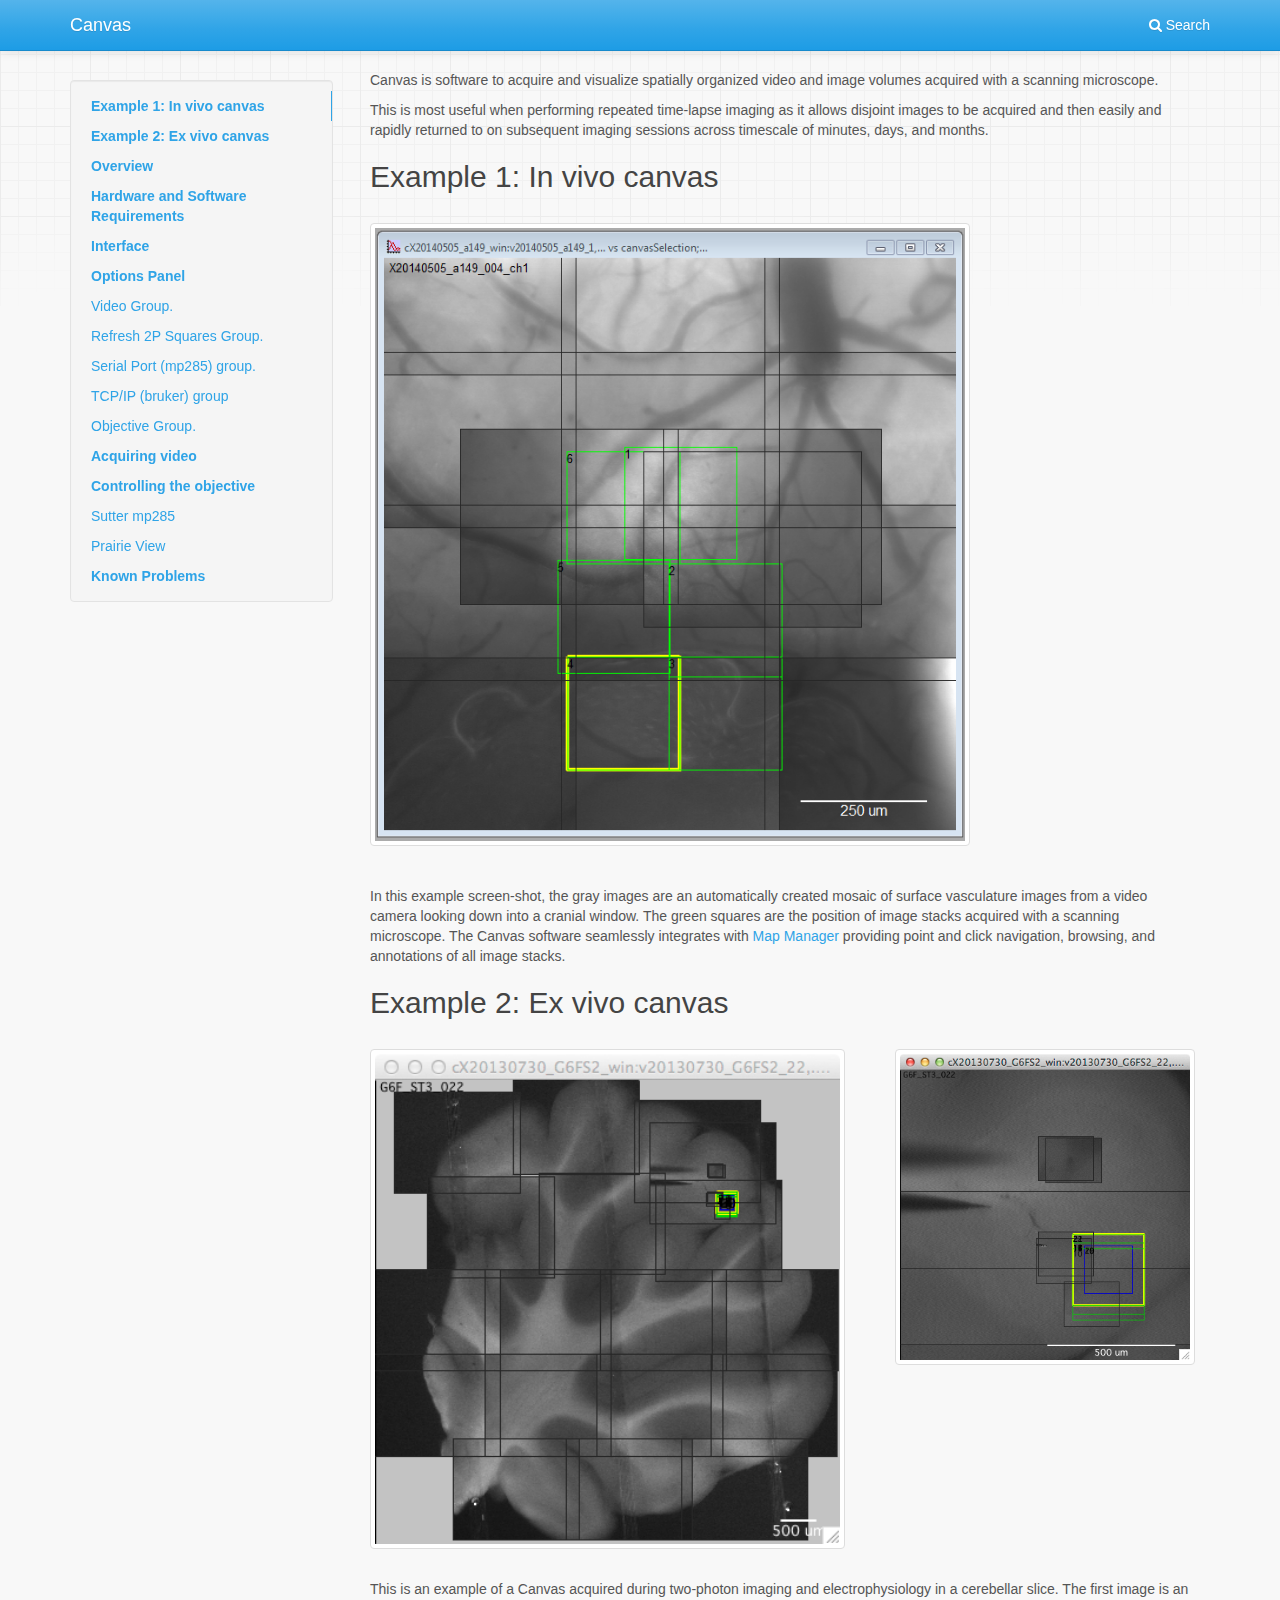
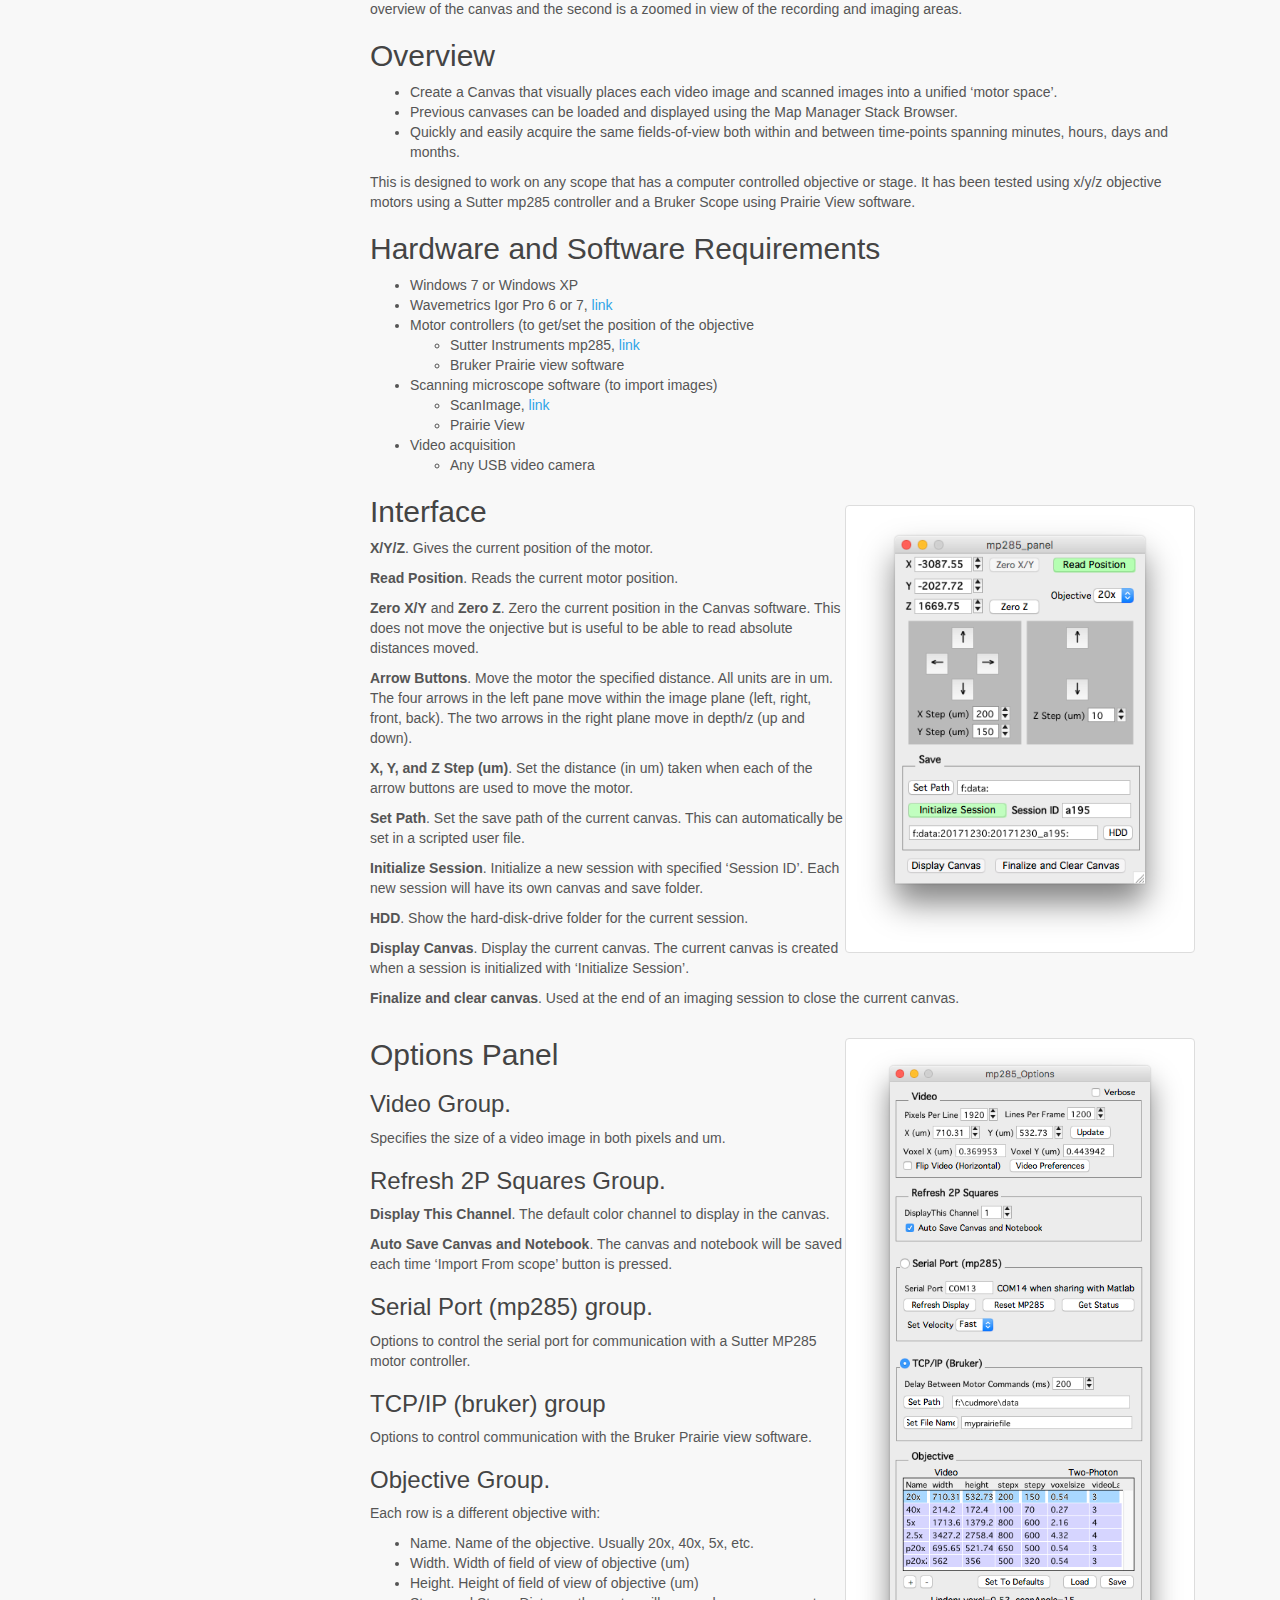
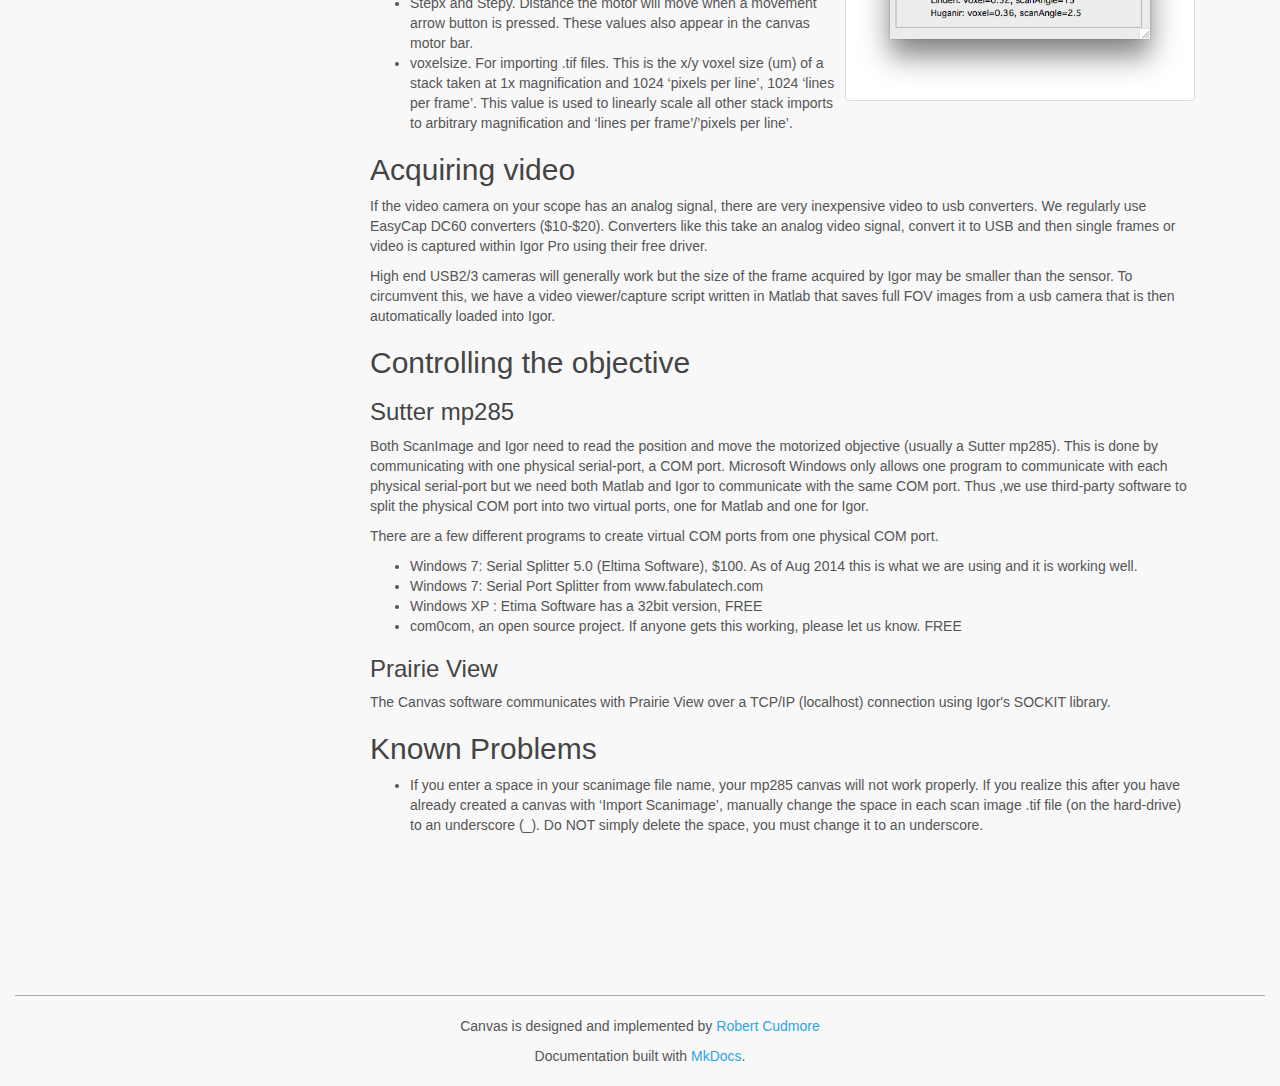
==== commit a08a1d54: "Xxx" ====
--- a/site/index.html
+++ b/site/index.html
@@ -52,44 +52,44 @@
         <div class="container">
                 <div class="col-md-3"><div class="bs-sidebar hidden-print affix well" role="complementary">
     <ul class="nav bs-sidenav">
-        <li class="main active"><a href="#canvas">Canvas</a></li>
-            <li><a href="#features">Features</a></li>
-            <li><a href="#gallery">Gallery</a></li>
-            <li><a href="#hardware-and-software-requirements">Hardware and Software Requirements</a></li>
-            <li><a href="#canvas-panel">Canvas Panel</a></li>
-            <li><a href="#canvas-motor-controls">Canvas Motor Controls</a></li>
-            <li><a href="#options-panel">Options Panel</a></li>
-            <li><a href="#acquiring-video">Acquiring video</a></li>
-            <li><a href="#controlling-the-objective">Controlling the objective</a></li>
-            <li><a href="#installation">Installation</a></li>
-            <li><a href="#running-canvas">Running canvas</a></li>
-            <li><a href="#off-line-analysis">Off line analysis</a></li>
-            <li><a href="#default-user-file">Default User File</a></li>
-            <li><a href="#known-bugs">Known Bugs</a></li>
-            <li><a href="#links">Links</a></li>
+        <li class="main active"><a href="#example-1-in-vivo-canvas">Example 1: In vivo canvas</a></li>
+        <li class="main "><a href="#example-2-ex-vivo-canvas">Example 2: Ex vivo canvas</a></li>
+        <li class="main "><a href="#overview">Overview</a></li>
+        <li class="main "><a href="#hardware-and-software-requirements">Hardware and Software Requirements</a></li>
+        <li class="main "><a href="#interface">Interface</a></li>
+        <li class="main "><a href="#options-panel">Options Panel</a></li>
+            <li><a href="#video-group">Video Group.</a></li>
+            <li><a href="#refresh-2p-squares-group">Refresh 2P Squares Group.</a></li>
+            <li><a href="#serial-port-mp285-group">Serial Port (mp285) group.</a></li>
+            <li><a href="#tcpip-bruker-group">TCP/IP (bruker) group</a></li>
+            <li><a href="#objective-group">Objective Group.</a></li>
+        <li class="main "><a href="#acquiring-video">Acquiring video</a></li>
+        <li class="main "><a href="#controlling-the-objective">Controlling the objective</a></li>
+            <li><a href="#sutter-mp285">Sutter mp285</a></li>
+            <li><a href="#prairie-view">Prairie View</a></li>
+        <li class="main "><a href="#known-problems">Known Problems</a></li>
     </ul>
 </div></div>
                 <div class="col-md-9" role="main">
 
-<h1 id="canvas">Canvas</h1>
 <p>Canvas is software to acquire and visualize spatially organized video and image volumes acquired with a scanning microscope.</p>
 <p>This is most useful when performing repeated time-lapse imaging as it allows disjoint images to be acquired and then easily and rapidly returned to on subsequent imaging sessions across timescale of minutes, days, and months.</p>
-<h3 id="features">Features</h3>
+<h2 id="example-1-in-vivo-canvas">Example 1: In vivo canvas</h2>
+<p><IMG SRC="img/canvas-example-1.png" width=600></p>
+<p>In this example screen-shot, the gray images are an automatically created mosaic of surface vasculature images from a video camera looking down into a cranial window. The green squares are the position of image stacks acquired with a scanning microscope. The Canvas software seamlessly integrates with <a href="http://blog.cudmore.io/mapmanager">Map Manager</a> providing point and click navigation, browsing, and annotations of all image stacks.</p>
+<h2 id="example-2-ex-vivo-canvas">Example 2: Ex vivo canvas</h2>
+<p><IMG SRC="img/canvas-example-slice.png" width=475 align=left></p>
+<p><IMG SRC="img/canvas-example-slice-2.png" width=300 align=right></p>
+<div class="print-page-break"></div>
+
+<p>This is an example of a Canvas acquired during two-photon imaging and electrophysiology in a cerebellar slice. The first image is an overview of the canvas and the second is a zoomed in view of the recording and imaging areas.</p>
+<h2 id="overview">Overview</h2>
 <ul>
 <li>Create a Canvas that visually places each video image and scanned images into a unified ‘motor space’.</li>
 <li>Previous canvases can be loaded and displayed using the Map Manager Stack Browser.</li>
 <li>Quickly and easily acquire the same fields-of-view both within and between time-points spanning minutes, hours, days and months.</li>
 </ul>
-<h2 id="gallery">Gallery</h2>
-<p><IMG SRC="img/canvas-example-3.png" width=600></p>
-<p><strong>Example 1.</strong> Screen shot of a canvas during an in vivo experiment. Gray images are a mosaic of video images of surface vasculature visualized through a cranial window. Green images are maximal intensity z-projections of in vivo two photon volumes (6 in total). All images are linked, clicking on one will bring up the full image volume. </p>
-<p><IMG SRC="img/canvas-example-1.png" width=600></p>
-<p><strong>Example 2.</strong> The gray images are an automatically created mosaic of surface vasculature images from a video camera looking down into a cranial window. The green squares are the position of image stacks acquired with a scanning microscope. The Canvas software seamlessly integrates with <a href="http://blog.cudmore.io/mapmanager">Map Manager</a> providing point and click navigation, browsing, and annotations of all image stacks.</p>
-<p><IMG SRC="img/canvas-example-slice.png" width=475 align=left></p>
-<p><IMG SRC="img/canvas-example-slice-2.png" width=300 align=right></p>
-<div class="print-page-break"></div>
-
-<p><strong>Example 3.</strong> This is an example of a Canvas acquired during two-photon imaging and electrophysiology in a cerebellar slice. The first image is an overview of the canvas and the second is a zoomed in view of the recording and imaging areas.</p>
+<p>This is designed to work on any scope that has a computer controlled objective or stage. It has been tested using x/y/z objective motors using a Sutter mp285 controller and a Bruker Scope using Prairie View software.</p>
 <h2 id="hardware-and-software-requirements">Hardware and Software Requirements</h2>
 <ul>
 <li>Windows 7 or Windows XP</li>
@@ -110,7 +110,7 @@
 </li>
 </ul>
 <p><IMG SRC="img/canvas-scope-panel.png" width=350 align=right></p>
-<h2 id="canvas-panel">Canvas Panel</h2>
+<h2 id="interface">Interface</h2>
 <p><strong>X/Y/Z</strong>. Gives the current position of the motor.</p>
 <p><strong>Read Position</strong>. Reads the current motor position.</p>
 <p><strong>Zero X/Y</strong> and <strong>Zero Z</strong>. Zero the current position in the Canvas software. This does not move the onjective but is useful to be able to read absolute distances moved.</p>
@@ -121,10 +121,6 @@
 <p><strong>HDD</strong>. Show the hard-disk-drive folder for the current session.</p>
 <p><strong>Display Canvas</strong>. Display the current canvas. The current canvas is created when a session is initialized with ‘Initialize Session’.</p>
 <p><strong>Finalize and clear canvas</strong>. Used at the end of an imaging session to close the current canvas.</p>
-<div class="print-page-break"></div>
-
-<h2 id="canvas-motor-controls">Canvas Motor Controls</h2>
-<p><IMG SRC="img/canvas-motor-contorls.png" width=600 align=right></p>
 <div class="print-page-break"></div>
 
 <p><IMG SRC="img/canvas-scope-options.png" width=350 align=right></p>
@@ -151,9 +147,8 @@
 <p>If the video camera on your scope has an analog signal, there are very inexpensive video to usb converters. We regularly use EasyCap DC60 converters ($10-$20). Converters like this take an analog video signal, convert it to USB and then single frames or video is captured within Igor Pro using their free driver.</p>
 <p>High end USB2/3 cameras will generally work but the size of the frame acquired by Igor may be smaller than the sensor. To circumvent this, we have a video viewer/capture script written in Matlab that saves full FOV images from a usb camera that is then automatically loaded into Igor.</p>
 <h2 id="controlling-the-objective">Controlling the objective</h2>
-<p>The position of the objective is read and the objective can be moved from within the canvas.</p>
 <h3 id="sutter-mp285">Sutter mp285</h3>
-<p>Both ScanImage and Igor need to read the position and move the motorized objective. This is done by communicating with one physical serial-port, a COM port. Microsoft Windows only allows one program to communicate with each physical serial-port but we need both Matlab and Igor to communicate with the same COM port. Thus, we use third-party software to split the physical COM port into two virtual ports, one for Matlab and one for Igor.</p>
+<p>Both ScanImage and Igor need to read the position and move the motorized objective (usually a Sutter mp285). This is done by communicating with one physical serial-port, a COM port. Microsoft Windows only allows one program to communicate with each physical serial-port but we need both Matlab and Igor to communicate with the same COM port. Thus ,we use third-party software to split the physical COM port into two virtual ports, one for Matlab and one for Igor.</p>
 <p>There are a few different programs to create virtual COM ports from one physical COM port.</p>
 <ul>
 <li>Windows 7: Serial Splitter 5.0 (Eltima Software), $100. As of Aug 2014 this is what we are using and it is working well.</li>
@@ -163,106 +158,9 @@
 </ul>
 <h3 id="prairie-view">Prairie View</h3>
 <p>The Canvas software communicates with Prairie View over a TCP/IP (localhost) connection using Igor's SOCKIT library.</p>
-<h2 id="installation">Installation</h2>
-<p>Canvas is designed to work on any scope that has a computer controlled objective or stage. It has been tested using x/y/z objective motors using a Sutter mp285 controller and a Bruker Scope using Prairie View software.</p>
-<h3 id="mp285-motor-controller">mp285 motor controller</h3>
-<ul>
-<li>Install <a href="https://www.eltima.com/products/serialsplitter/">Serial Splitter 5</a></li>
-<li>Make 2 virtual serial ports from the COM port the mp285 is plugged into</li>
-<li>Rewrite ScanImage startup script to use one of the virtual COM ports</li>
-<li>Make sure Igor is using the other virtual COM port</li>
-</ul>
-<h3 id="bruker-motor-controller">Bruker motor controller</h3>
-<p>For Bruker Prairie View, we need the Igor SOCKIT extension.
-    - Download <a href="http://www.igorexchange.com/project/SOCKIT">SOCKIT</a>
-    - Uncompress and install SOCKIT XOP into Igor Pro 6
-    - Once this is done, motor position will be read and motor will be moved using a localhost TCP/IP protocol</p>
-<h2 id="running-canvas">Running canvas</h2>
-<ul>
-<li>Open Igor 6</li>
-<li>Open PrairieCanvas.ipf</li>
-<li>Compile procedures by clicking on the Igor command window</li>
-<li>
-<p>Select menu 'Canvas - Load User' and select a user .txt file. This will open the main canvas panel.</p>
-</li>
-<li>
-<p>Create a new canvas by entering a 'session ID' and pressing 'Initialize Session'. This will open a new canvas window with motor controls.   </p>
-</li>
-<li>
-<p>Show a preview of the USB video camera with the 'Preview' button.</p>
-</li>
-<li>The red square in the canvas shows the current motor position.</li>
-<li>Move the motor with arrow buttons. The red square should update its positon. IF it does not, try the movement again.</li>
-<li>
-<p>Capture video with 'Capture Video' and the video will be placed in the current position within the canvas.</p>
-</li>
-<li>
-<p>Scan some images in either Scan Image or Prairie View and then hit 'Import From Scope' to import these images into the canvas. The images will appear as squares in the canvas. Selecting a square will highlight the stack in the Stack Browser and the stack can be opened directly into Igor.</p>
-</li>
-</ul>
-<p>The canvas is automatically saved as new video and scope images are created and imported.</p>
-<h2 id="off-line-analysis">Off line analysis</h2>
-<ul>
-<li>Run Map Manager and open the Stack Browser</li>
-<li>Select 'Load Canvas' and load your canvas. The canvas file will be in a session folder and will always start with 'c'.</li>
-</ul>
-<h2 id="default-user-file">Default User File</h2>
-<pre><code>#mp285 configuration file
-#Robert Cudmore
-#create Dec 31, 2013
-
-
-#prairie specific
-root:MapManager3:options:mp285:prairiePath=&quot;f:\cudmore\data&quot;
-
-#mp285 specific
-root:MapManager3:options:mp285:gSavePath=&quot;f:cudmore:data:&quot;
-root:MapManager3:options:mp285:gUserSerialMotor=0
-root:MapManager3:options:mp285:gFlipVideoHorizontal=0
-root:MapManager3:options:mp285:prairieSleepTime_ms=200
-#root:bObjective:gSelObjStr=&quot;p20x&quot;
-
-
-#session db path
-root:MapManager3:options:stackdb:gSessionDir=&quot;f:cudmore:data:&quot;
-
-root:bStack:gYearAndMonthFolders=0
-
-#canvas
-#allow video selections
-root:Canvas:gAllowVideoSel = 0
-
-#in canvas each stack square gets a number (if == 0 then # is object index in the canvas)
-root:Canvas:gScanImageIndexForName = 1
-
-#display motor control bar by default
-root:Canvas:gShowMotorByDefault = 1
-
-#right click a canvas and select 'set window width'
-root:Canvas:gWindowWidth = 474.75
-
-#right click a stack and select 'set window size'
-root:Scale:width = 767.5
-
-#20170403 need to fix this
-root:bObjective:gSelObjStr=&quot;p20x2&quot;
-
-#20171116, this specidies video sensor pixels (not 2p pixels)
-root:MapManager3:options:mp285:pixelsPerLine=1920
-root:MapManager3:options:mp285:linesPerFrame=1200
-
-root:MapManager3:options:mp285:gCaptureVideoFromMatlab=1
-root:MapManager3:options:mp285:gRaspberryIP=&quot;http://10.16.81.61:5010&quot;
-</code></pre>
-
-<h2 id="known-bugs">Known Bugs</h2>
+<h2 id="known-problems">Known Problems</h2>
 <ul>
 <li>If you enter a space in your scanimage file name, your mp285 canvas will not work properly. If you realize this after you have already created a canvas with ‘Import Scanimage’, manually change the space in each scan image .tif file (on the hard-drive) to an underscore (_). Do NOT simply delete the space, you must change it to an underscore.</li>
-</ul>
-<h2 id="links">Links</h2>
-<ul>
-<li><a href="http://robertcudmore.org">Robert Cudmore's homepage</a></li>
-<li><a href="http://blog.cudmore.io/mapmanager">Map Manager</a></li>
 </ul></div>
         </div>
 
@@ -345,6 +243,6 @@
 </html>
 
 <!--
-MkDocs version : 0.17.2
-Build Date UTC : 2018-01-01 03:41:54
+MkDocs version : 0.17.1
+Build Date UTC : 2017-12-31 05:21:19
 -->
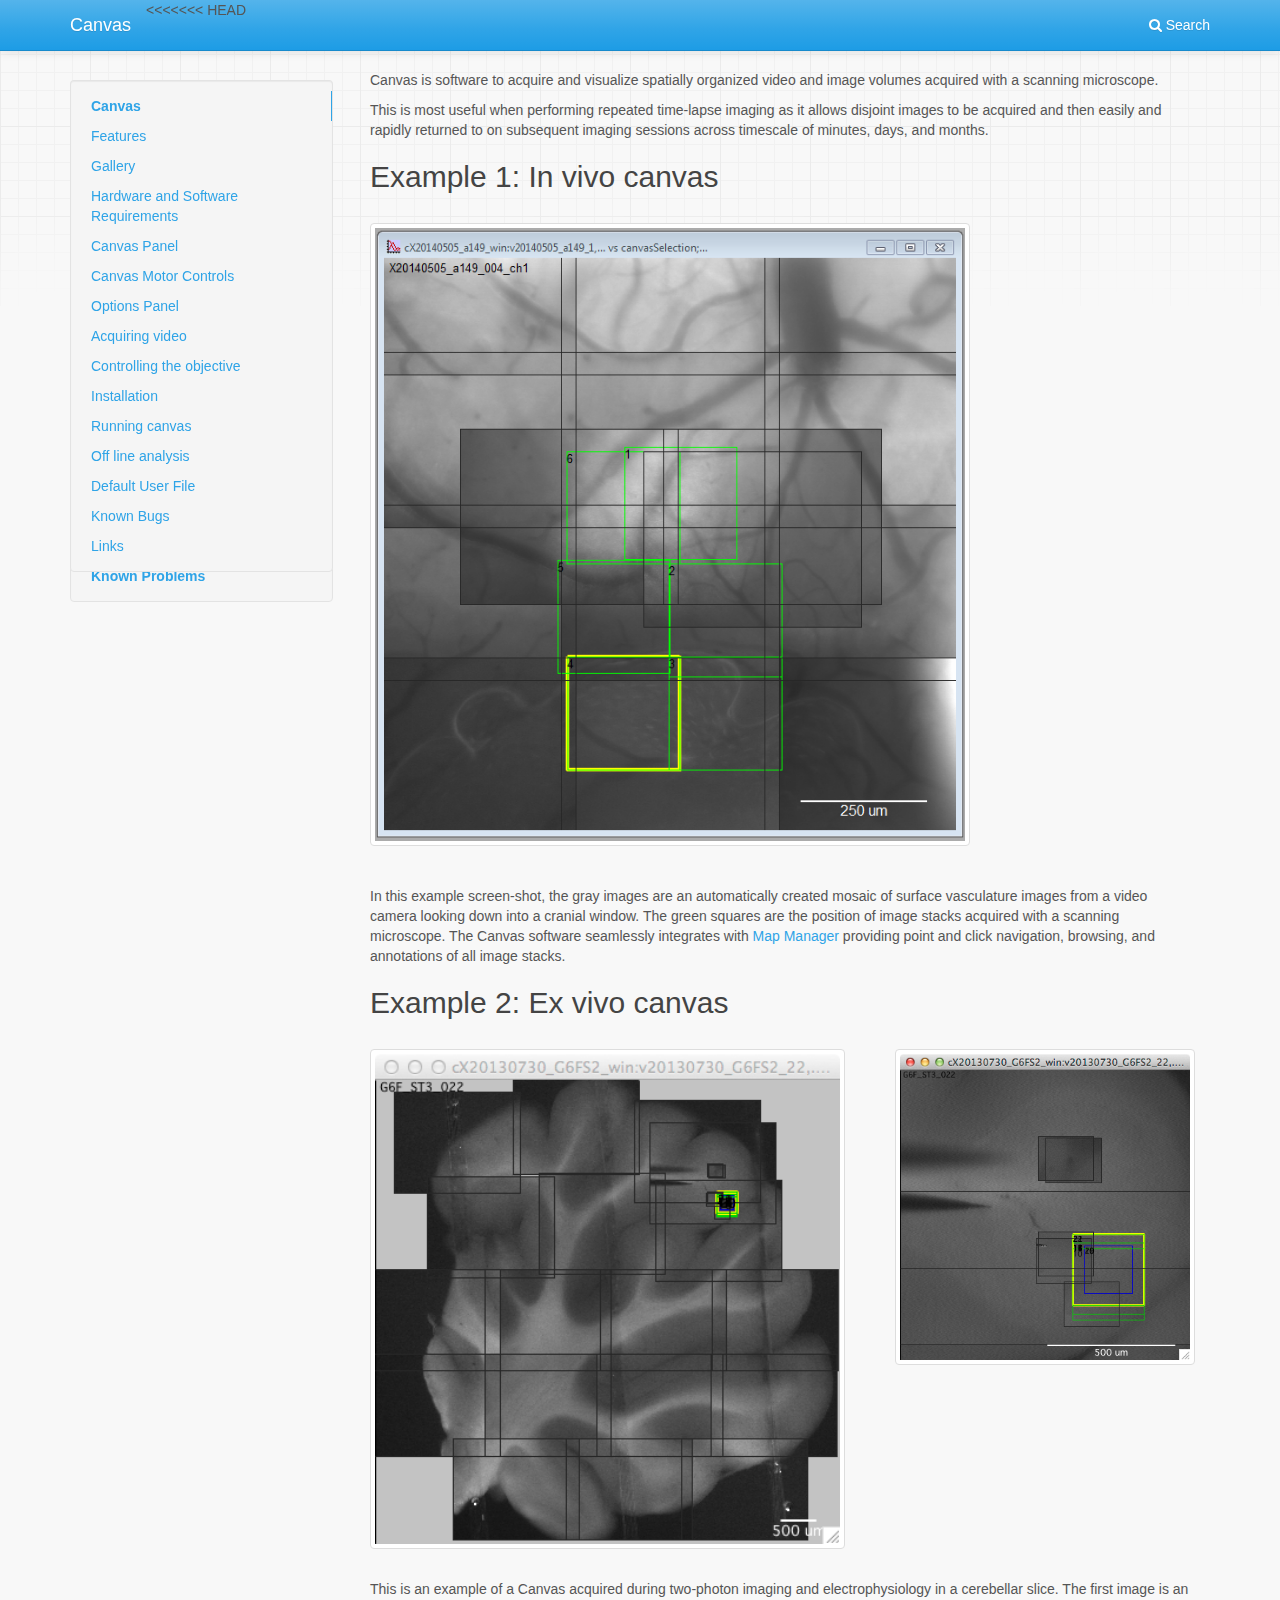
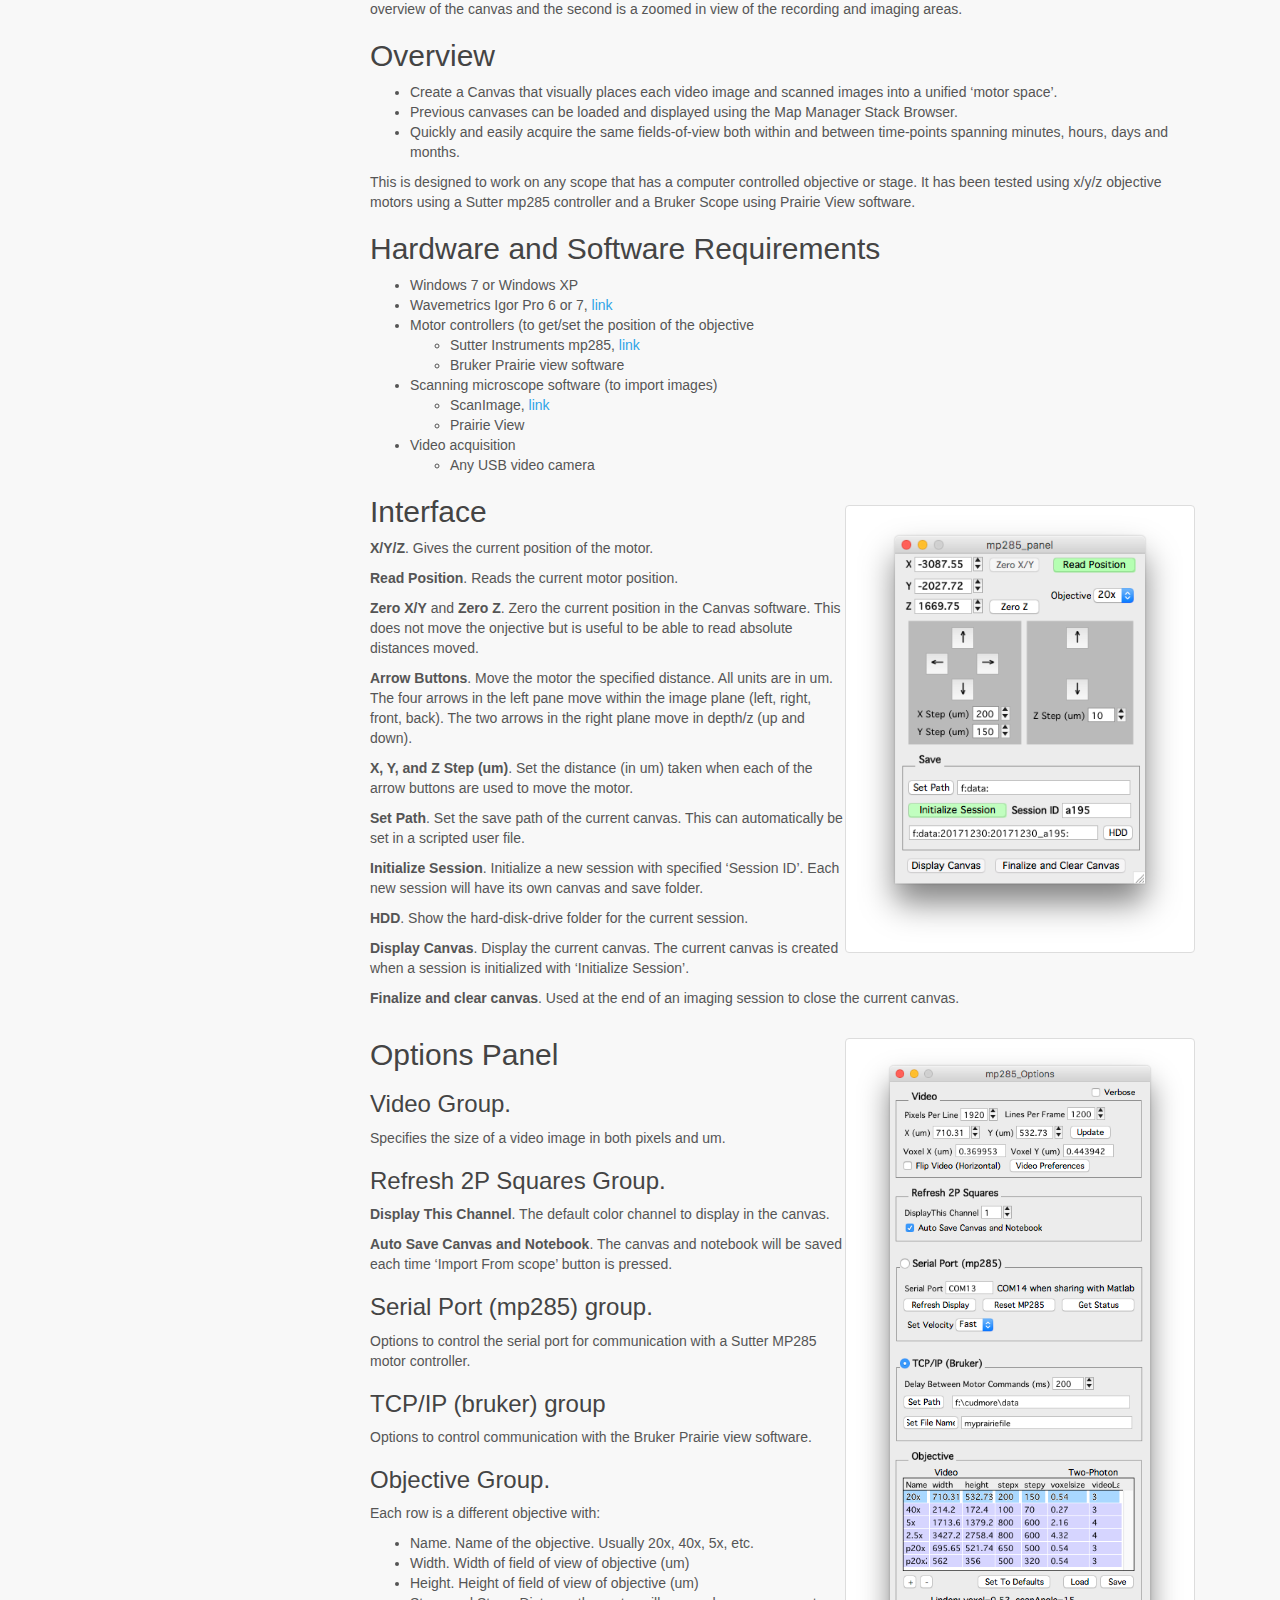
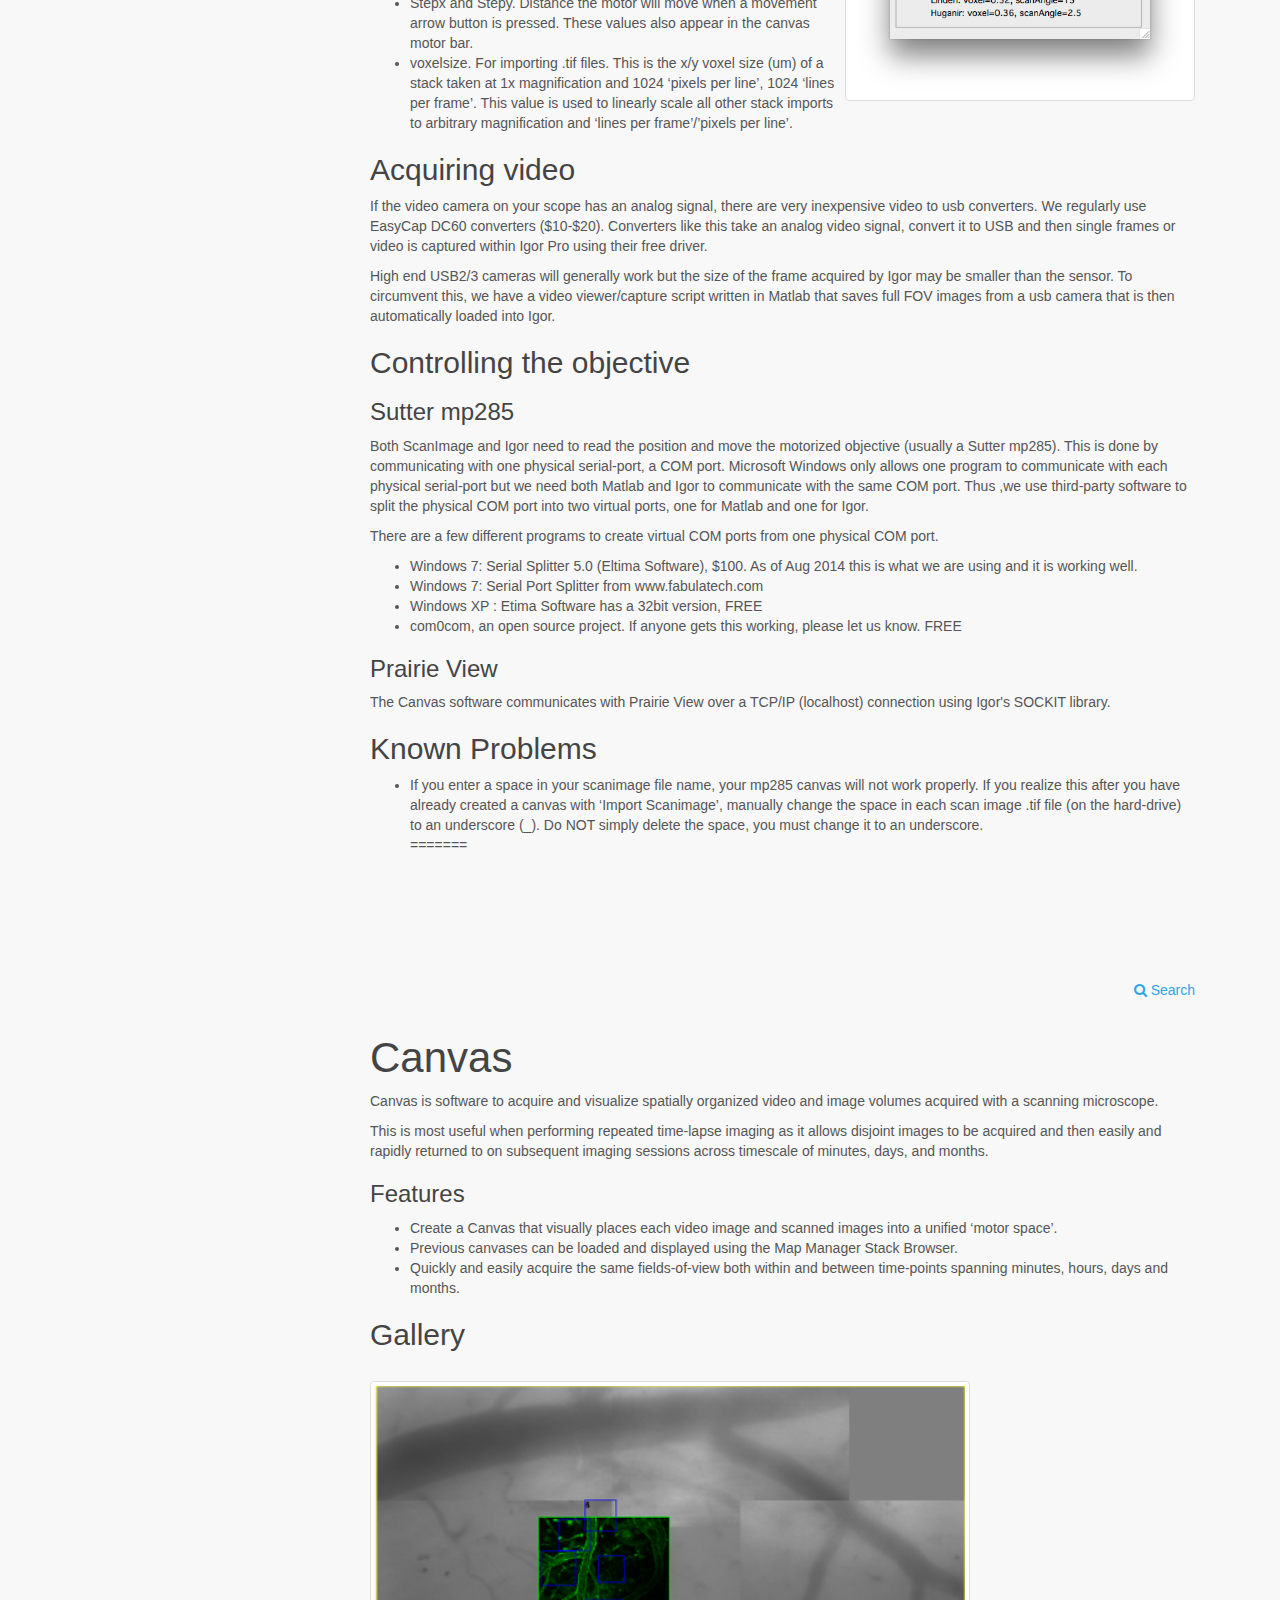
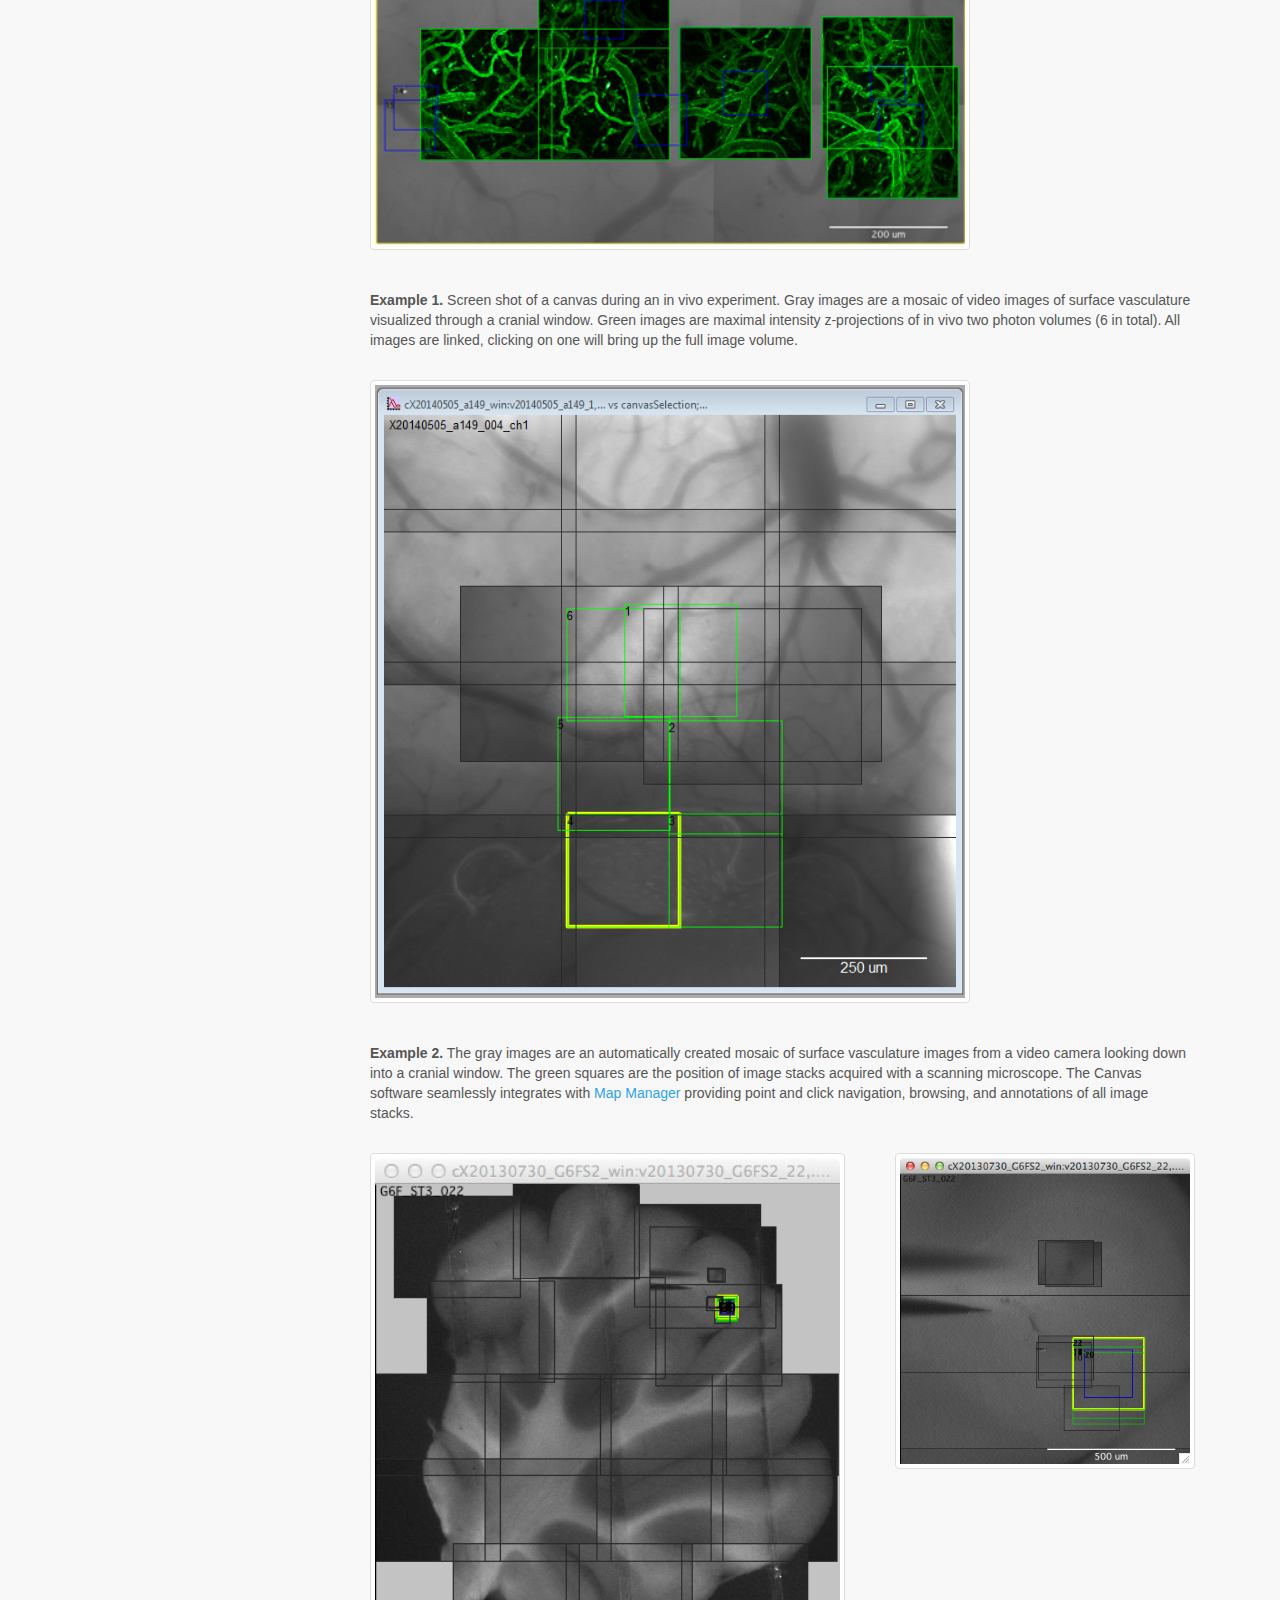
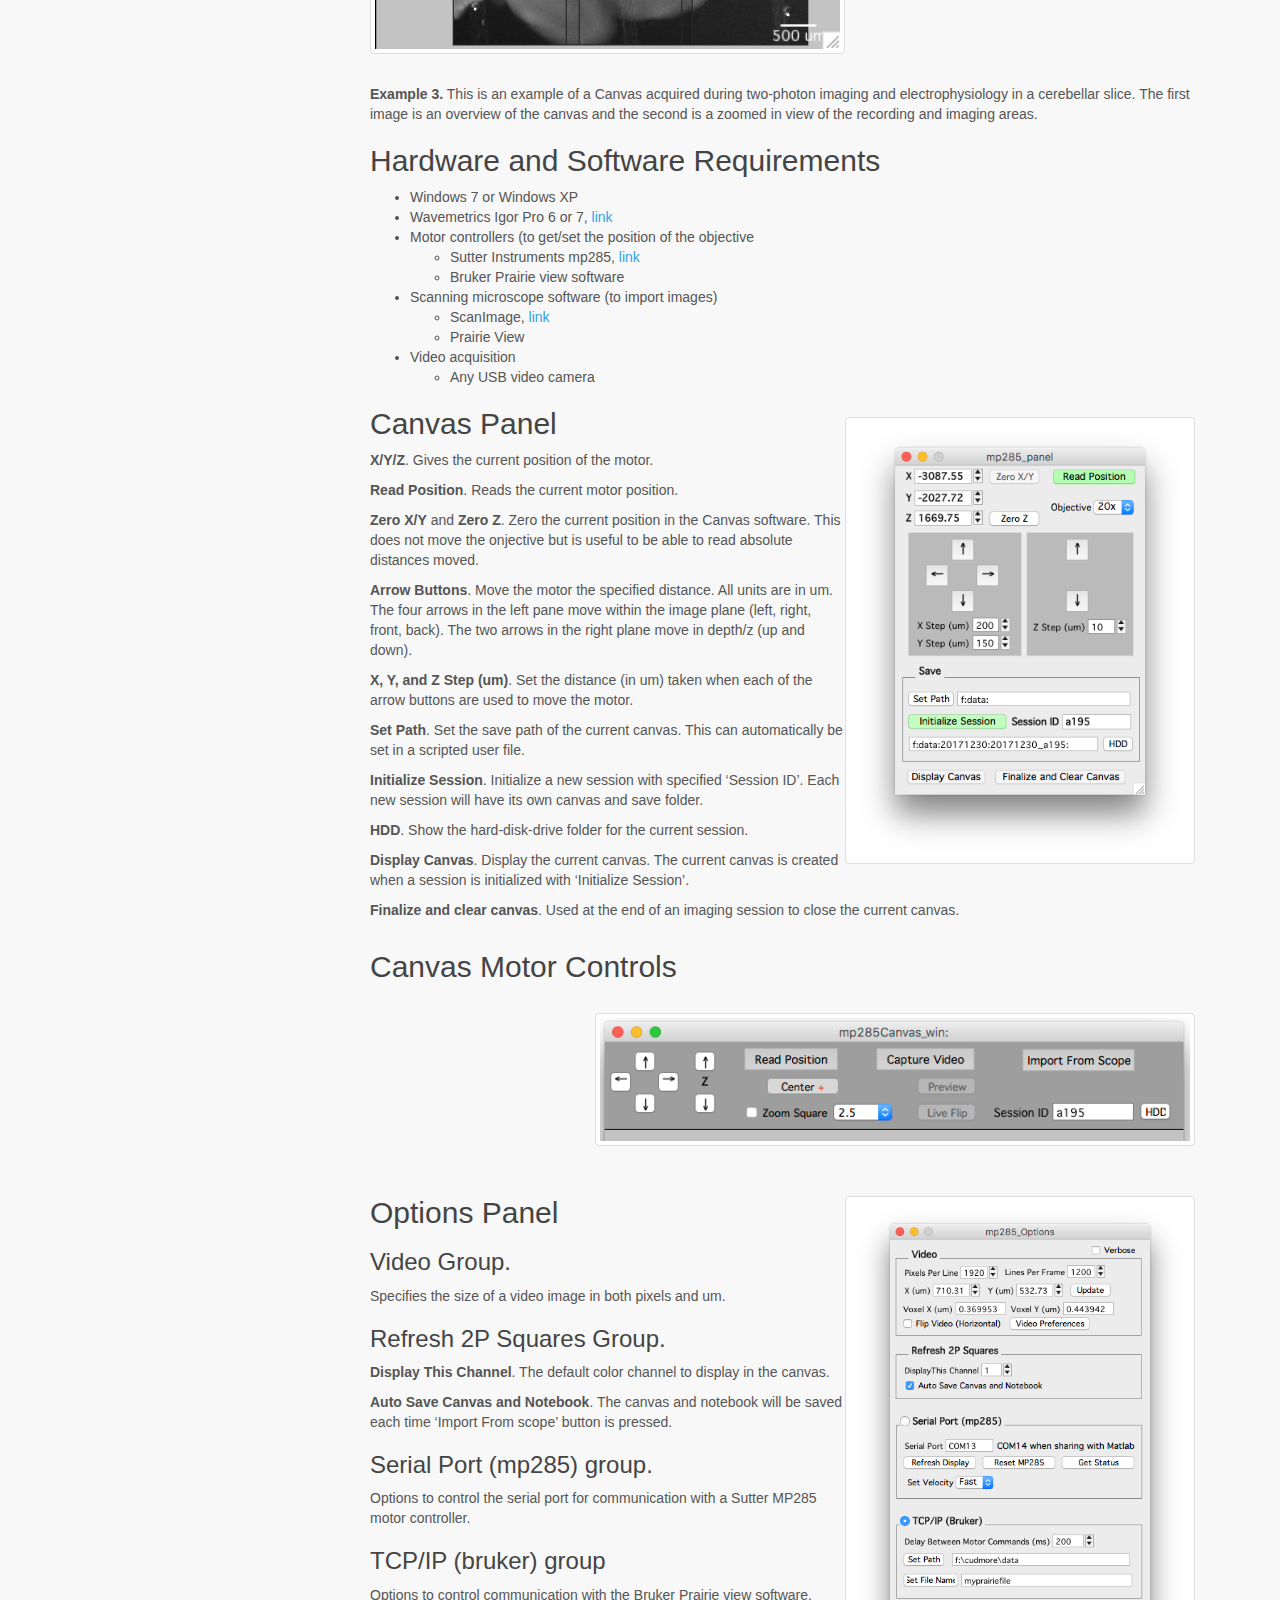
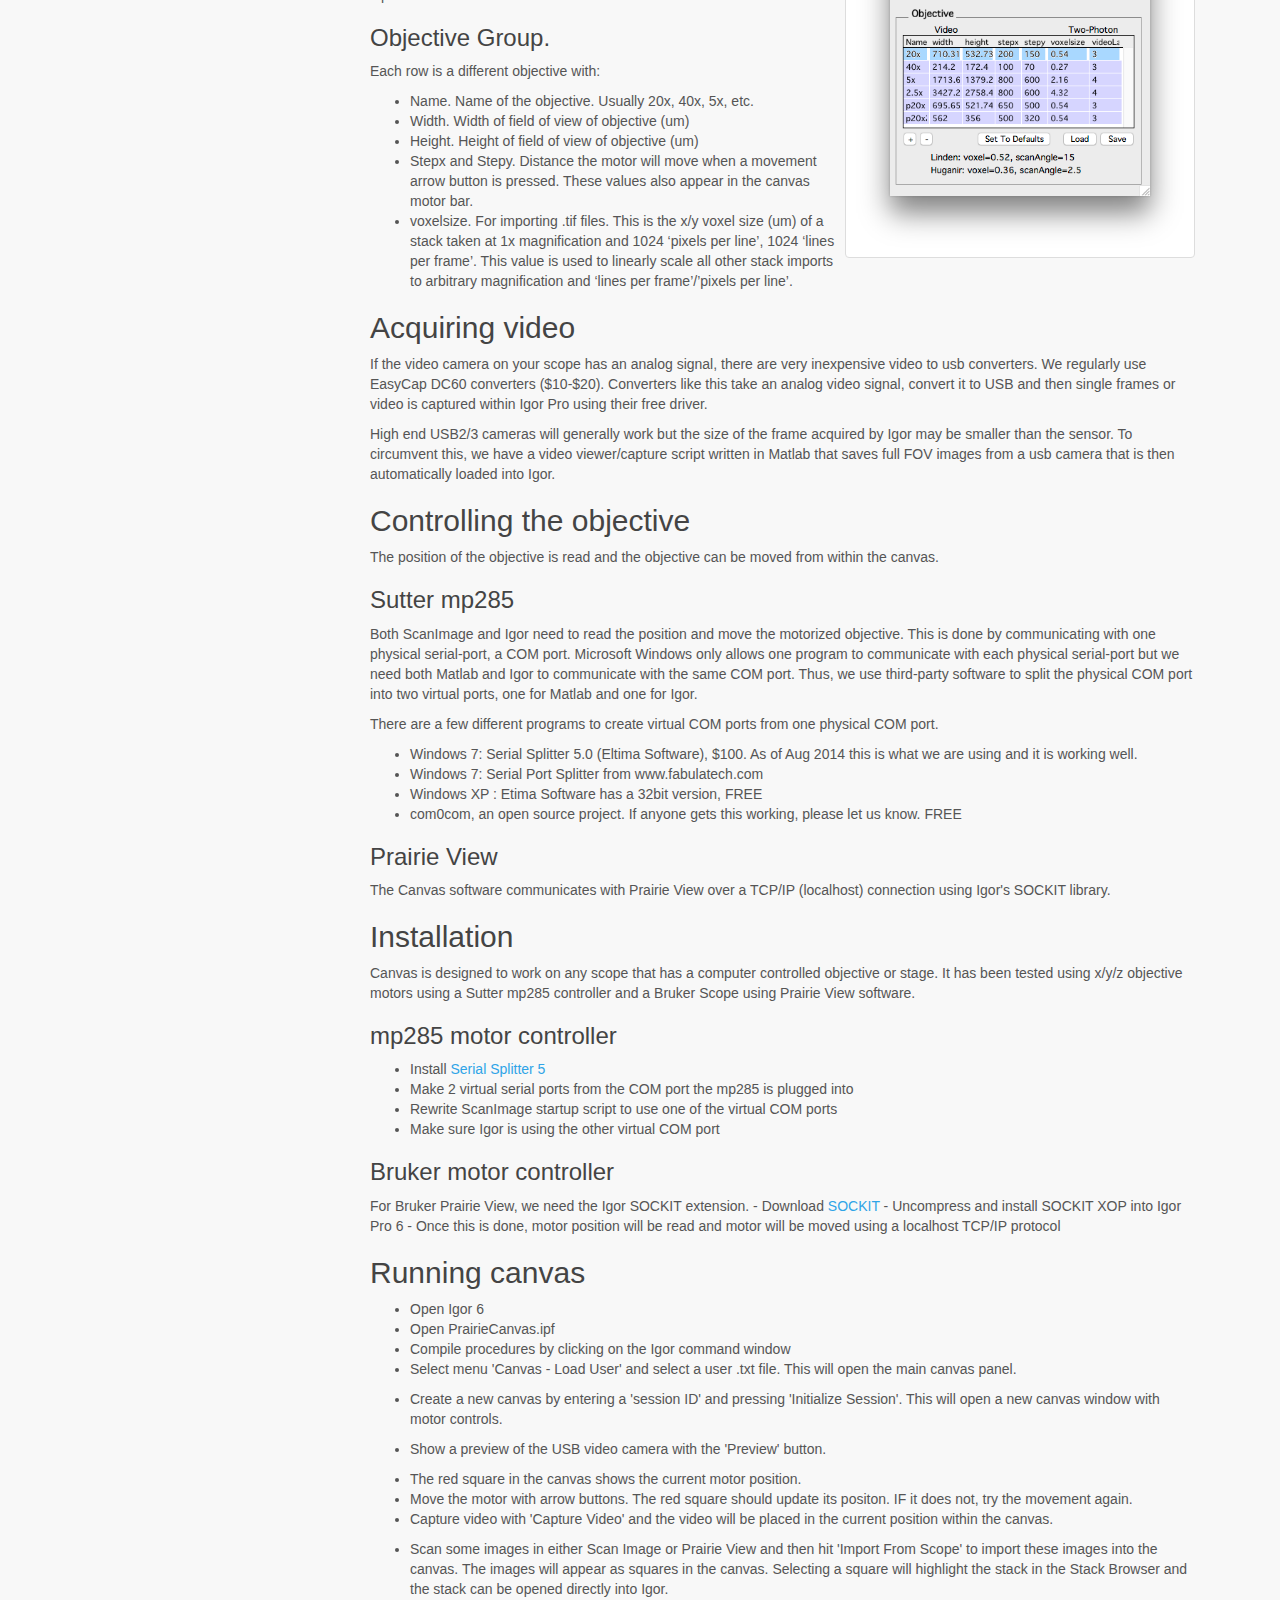
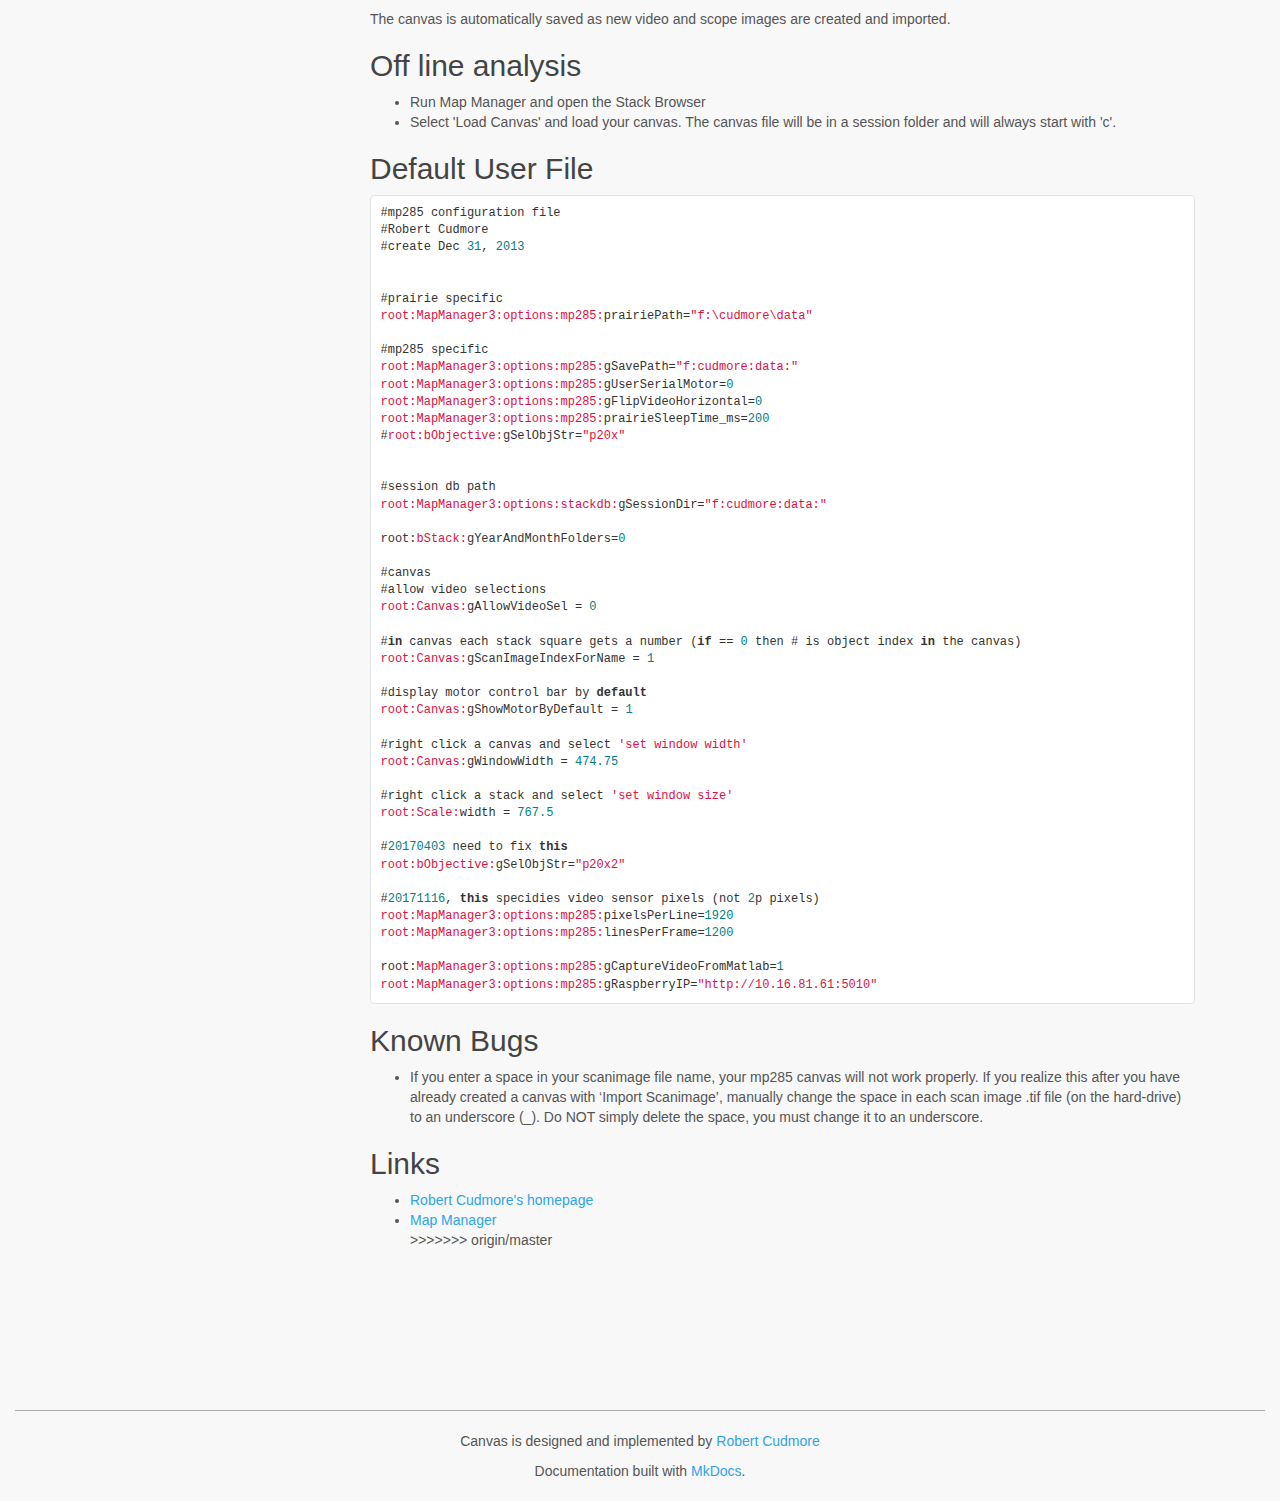
==== commit 0c25cff1: "Merge remote-tracking branch 'origin/master'" ====
--- a/site/index.html
+++ b/site/index.html
@@ -33,6 +33,7 @@
         <!-- Collapsed navigation -->
         <div class="navbar-header">
             <a class="navbar-brand" href=".">Canvas</a>
+<<<<<<< HEAD
         </div>
 
         <!-- Expanded navigation -->
@@ -161,6 +162,238 @@
 <h2 id="known-problems">Known Problems</h2>
 <ul>
 <li>If you enter a space in your scanimage file name, your mp285 canvas will not work properly. If you realize this after you have already created a canvas with ‘Import Scanimage’, manually change the space in each scan image .tif file (on the hard-drive) to an underscore (_). Do NOT simply delete the space, you must change it to an underscore.</li>
+=======
+        </div>
+
+        <!-- Expanded navigation -->
+        <div class="navbar-collapse collapse">
+
+            <ul class="nav navbar-nav navbar-right">
+                <li>
+                    <a href="#" data-toggle="modal" data-target="#mkdocs_search_modal">
+                        <i class="fa fa-search"></i> Search
+                    </a>
+                </li>
+            </ul>
+        </div>
+    </div>
+</div>
+
+        <div class="container">
+                <div class="col-md-3"><div class="bs-sidebar hidden-print affix well" role="complementary">
+    <ul class="nav bs-sidenav">
+        <li class="main active"><a href="#canvas">Canvas</a></li>
+            <li><a href="#features">Features</a></li>
+            <li><a href="#gallery">Gallery</a></li>
+            <li><a href="#hardware-and-software-requirements">Hardware and Software Requirements</a></li>
+            <li><a href="#canvas-panel">Canvas Panel</a></li>
+            <li><a href="#canvas-motor-controls">Canvas Motor Controls</a></li>
+            <li><a href="#options-panel">Options Panel</a></li>
+            <li><a href="#acquiring-video">Acquiring video</a></li>
+            <li><a href="#controlling-the-objective">Controlling the objective</a></li>
+            <li><a href="#installation">Installation</a></li>
+            <li><a href="#running-canvas">Running canvas</a></li>
+            <li><a href="#off-line-analysis">Off line analysis</a></li>
+            <li><a href="#default-user-file">Default User File</a></li>
+            <li><a href="#known-bugs">Known Bugs</a></li>
+            <li><a href="#links">Links</a></li>
+    </ul>
+</div></div>
+                <div class="col-md-9" role="main">
+
+<h1 id="canvas">Canvas</h1>
+<p>Canvas is software to acquire and visualize spatially organized video and image volumes acquired with a scanning microscope.</p>
+<p>This is most useful when performing repeated time-lapse imaging as it allows disjoint images to be acquired and then easily and rapidly returned to on subsequent imaging sessions across timescale of minutes, days, and months.</p>
+<h3 id="features">Features</h3>
+<ul>
+<li>Create a Canvas that visually places each video image and scanned images into a unified ‘motor space’.</li>
+<li>Previous canvases can be loaded and displayed using the Map Manager Stack Browser.</li>
+<li>Quickly and easily acquire the same fields-of-view both within and between time-points spanning minutes, hours, days and months.</li>
+</ul>
+<h2 id="gallery">Gallery</h2>
+<p><IMG SRC="img/canvas-example-3.png" width=600></p>
+<p><strong>Example 1.</strong> Screen shot of a canvas during an in vivo experiment. Gray images are a mosaic of video images of surface vasculature visualized through a cranial window. Green images are maximal intensity z-projections of in vivo two photon volumes (6 in total). All images are linked, clicking on one will bring up the full image volume. </p>
+<p><IMG SRC="img/canvas-example-1.png" width=600></p>
+<p><strong>Example 2.</strong> The gray images are an automatically created mosaic of surface vasculature images from a video camera looking down into a cranial window. The green squares are the position of image stacks acquired with a scanning microscope. The Canvas software seamlessly integrates with <a href="http://blog.cudmore.io/mapmanager">Map Manager</a> providing point and click navigation, browsing, and annotations of all image stacks.</p>
+<p><IMG SRC="img/canvas-example-slice.png" width=475 align=left></p>
+<p><IMG SRC="img/canvas-example-slice-2.png" width=300 align=right></p>
+<div class="print-page-break"></div>
+
+<p><strong>Example 3.</strong> This is an example of a Canvas acquired during two-photon imaging and electrophysiology in a cerebellar slice. The first image is an overview of the canvas and the second is a zoomed in view of the recording and imaging areas.</p>
+<h2 id="hardware-and-software-requirements">Hardware and Software Requirements</h2>
+<ul>
+<li>Windows 7 or Windows XP</li>
+<li>Wavemetrics Igor Pro 6 or 7, <a href="./www.wavemetrics.com">link</a></li>
+<li>Motor controllers (to get/set the position of the objective<ul>
+<li>Sutter Instruments mp285, <a href="https://www.sutter.com/MICROMANIPULATION/mp285.html">link</a></li>
+<li>Bruker Prairie view software </li>
+</ul>
+</li>
+<li>Scanning microscope software (to import images)<ul>
+<li>ScanImage, <a href="http://scanimage.vidriotechnologies.com/display/SIH/ScanImage+Home">link</a></li>
+<li>Prairie View</li>
+</ul>
+</li>
+<li>Video acquisition<ul>
+<li>Any USB video camera</li>
+</ul>
+</li>
+</ul>
+<p><IMG SRC="img/canvas-scope-panel.png" width=350 align=right></p>
+<h2 id="canvas-panel">Canvas Panel</h2>
+<p><strong>X/Y/Z</strong>. Gives the current position of the motor.</p>
+<p><strong>Read Position</strong>. Reads the current motor position.</p>
+<p><strong>Zero X/Y</strong> and <strong>Zero Z</strong>. Zero the current position in the Canvas software. This does not move the onjective but is useful to be able to read absolute distances moved.</p>
+<p><strong>Arrow Buttons</strong>. Move the motor the specified distance. All units are in um. The four arrows in the left pane move within the image plane (left, right, front, back). The two arrows in the right plane move in depth/z (up and down).</p>
+<p><strong>X, Y, and Z Step (um)</strong>. Set the distance (in um) taken when each of the arrow buttons are used to move the motor.</p>
+<p><strong>Set Path</strong>. Set the save path of the current canvas. This can automatically be set in a scripted user file.</p>
+<p><strong>Initialize Session</strong>. Initialize a new session with specified ‘Session ID’. Each new session will have its own canvas and save folder.</p>
+<p><strong>HDD</strong>. Show the hard-disk-drive folder for the current session.</p>
+<p><strong>Display Canvas</strong>. Display the current canvas. The current canvas is created when a session is initialized with ‘Initialize Session’.</p>
+<p><strong>Finalize and clear canvas</strong>. Used at the end of an imaging session to close the current canvas.</p>
+<div class="print-page-break"></div>
+
+<h2 id="canvas-motor-controls">Canvas Motor Controls</h2>
+<p><IMG SRC="img/canvas-motor-contorls.png" width=600 align=right></p>
+<div class="print-page-break"></div>
+
+<p><IMG SRC="img/canvas-scope-options.png" width=350 align=right></p>
+<h2 id="options-panel">Options Panel</h2>
+<h3 id="video-group">Video Group.</h3>
+<p>Specifies the size of a video image in both pixels and um.</p>
+<h3 id="refresh-2p-squares-group">Refresh 2P Squares Group.</h3>
+<p><strong>Display This Channel</strong>. The default color channel to display in the canvas.</p>
+<p><strong>Auto Save Canvas and Notebook</strong>. The canvas and notebook will be saved each time ‘Import From scope’ button is pressed.</p>
+<h3 id="serial-port-mp285-group">Serial Port (mp285) group.</h3>
+<p>Options to control the serial port for communication with a Sutter MP285 motor controller.</p>
+<h3 id="tcpip-bruker-group">TCP/IP (bruker) group</h3>
+<p>Options to control communication with the Bruker Prairie view software.</p>
+<h3 id="objective-group">Objective Group.</h3>
+<p>Each row is a different objective with:</p>
+<ul>
+<li>Name. Name of the objective. Usually 20x, 40x, 5x, etc.</li>
+<li>Width. Width of field of view of objective (um)</li>
+<li>Height. Height of field of view of objective (um)</li>
+<li>Stepx and Stepy. Distance the motor will move when a movement arrow button is pressed. These values also appear in the canvas motor bar.</li>
+<li>voxelsize. For importing .tif files. This is the x/y voxel size (um) of a stack taken at 1x magnification and 1024 ‘pixels per line’, 1024 ‘lines per frame’. This value is used to linearly scale all other stack imports to arbitrary magnification and ‘lines per frame’/’pixels per line’.</li>
+</ul>
+<h2 id="acquiring-video">Acquiring video</h2>
+<p>If the video camera on your scope has an analog signal, there are very inexpensive video to usb converters. We regularly use EasyCap DC60 converters ($10-$20). Converters like this take an analog video signal, convert it to USB and then single frames or video is captured within Igor Pro using their free driver.</p>
+<p>High end USB2/3 cameras will generally work but the size of the frame acquired by Igor may be smaller than the sensor. To circumvent this, we have a video viewer/capture script written in Matlab that saves full FOV images from a usb camera that is then automatically loaded into Igor.</p>
+<h2 id="controlling-the-objective">Controlling the objective</h2>
+<p>The position of the objective is read and the objective can be moved from within the canvas.</p>
+<h3 id="sutter-mp285">Sutter mp285</h3>
+<p>Both ScanImage and Igor need to read the position and move the motorized objective. This is done by communicating with one physical serial-port, a COM port. Microsoft Windows only allows one program to communicate with each physical serial-port but we need both Matlab and Igor to communicate with the same COM port. Thus, we use third-party software to split the physical COM port into two virtual ports, one for Matlab and one for Igor.</p>
+<p>There are a few different programs to create virtual COM ports from one physical COM port.</p>
+<ul>
+<li>Windows 7: Serial Splitter 5.0 (Eltima Software), $100. As of Aug 2014 this is what we are using and it is working well.</li>
+<li>Windows 7: Serial Port Splitter from www.fabulatech.com</li>
+<li>Windows XP : Etima Software has a 32bit version, FREE</li>
+<li>com0com,  an open source project. If anyone gets this working, please let us know. FREE</li>
+</ul>
+<h3 id="prairie-view">Prairie View</h3>
+<p>The Canvas software communicates with Prairie View over a TCP/IP (localhost) connection using Igor's SOCKIT library.</p>
+<h2 id="installation">Installation</h2>
+<p>Canvas is designed to work on any scope that has a computer controlled objective or stage. It has been tested using x/y/z objective motors using a Sutter mp285 controller and a Bruker Scope using Prairie View software.</p>
+<h3 id="mp285-motor-controller">mp285 motor controller</h3>
+<ul>
+<li>Install <a href="https://www.eltima.com/products/serialsplitter/">Serial Splitter 5</a></li>
+<li>Make 2 virtual serial ports from the COM port the mp285 is plugged into</li>
+<li>Rewrite ScanImage startup script to use one of the virtual COM ports</li>
+<li>Make sure Igor is using the other virtual COM port</li>
+</ul>
+<h3 id="bruker-motor-controller">Bruker motor controller</h3>
+<p>For Bruker Prairie View, we need the Igor SOCKIT extension.
+    - Download <a href="http://www.igorexchange.com/project/SOCKIT">SOCKIT</a>
+    - Uncompress and install SOCKIT XOP into Igor Pro 6
+    - Once this is done, motor position will be read and motor will be moved using a localhost TCP/IP protocol</p>
+<h2 id="running-canvas">Running canvas</h2>
+<ul>
+<li>Open Igor 6</li>
+<li>Open PrairieCanvas.ipf</li>
+<li>Compile procedures by clicking on the Igor command window</li>
+<li>
+<p>Select menu 'Canvas - Load User' and select a user .txt file. This will open the main canvas panel.</p>
+</li>
+<li>
+<p>Create a new canvas by entering a 'session ID' and pressing 'Initialize Session'. This will open a new canvas window with motor controls.   </p>
+</li>
+<li>
+<p>Show a preview of the USB video camera with the 'Preview' button.</p>
+</li>
+<li>The red square in the canvas shows the current motor position.</li>
+<li>Move the motor with arrow buttons. The red square should update its positon. IF it does not, try the movement again.</li>
+<li>
+<p>Capture video with 'Capture Video' and the video will be placed in the current position within the canvas.</p>
+</li>
+<li>
+<p>Scan some images in either Scan Image or Prairie View and then hit 'Import From Scope' to import these images into the canvas. The images will appear as squares in the canvas. Selecting a square will highlight the stack in the Stack Browser and the stack can be opened directly into Igor.</p>
+</li>
+</ul>
+<p>The canvas is automatically saved as new video and scope images are created and imported.</p>
+<h2 id="off-line-analysis">Off line analysis</h2>
+<ul>
+<li>Run Map Manager and open the Stack Browser</li>
+<li>Select 'Load Canvas' and load your canvas. The canvas file will be in a session folder and will always start with 'c'.</li>
+</ul>
+<h2 id="default-user-file">Default User File</h2>
+<pre><code>#mp285 configuration file
+#Robert Cudmore
+#create Dec 31, 2013
+
+
+#prairie specific
+root:MapManager3:options:mp285:prairiePath=&quot;f:\cudmore\data&quot;
+
+#mp285 specific
+root:MapManager3:options:mp285:gSavePath=&quot;f:cudmore:data:&quot;
+root:MapManager3:options:mp285:gUserSerialMotor=0
+root:MapManager3:options:mp285:gFlipVideoHorizontal=0
+root:MapManager3:options:mp285:prairieSleepTime_ms=200
+#root:bObjective:gSelObjStr=&quot;p20x&quot;
+
+
+#session db path
+root:MapManager3:options:stackdb:gSessionDir=&quot;f:cudmore:data:&quot;
+
+root:bStack:gYearAndMonthFolders=0
+
+#canvas
+#allow video selections
+root:Canvas:gAllowVideoSel = 0
+
+#in canvas each stack square gets a number (if == 0 then # is object index in the canvas)
+root:Canvas:gScanImageIndexForName = 1
+
+#display motor control bar by default
+root:Canvas:gShowMotorByDefault = 1
+
+#right click a canvas and select 'set window width'
+root:Canvas:gWindowWidth = 474.75
+
+#right click a stack and select 'set window size'
+root:Scale:width = 767.5
+
+#20170403 need to fix this
+root:bObjective:gSelObjStr=&quot;p20x2&quot;
+
+#20171116, this specidies video sensor pixels (not 2p pixels)
+root:MapManager3:options:mp285:pixelsPerLine=1920
+root:MapManager3:options:mp285:linesPerFrame=1200
+
+root:MapManager3:options:mp285:gCaptureVideoFromMatlab=1
+root:MapManager3:options:mp285:gRaspberryIP=&quot;http://10.16.81.61:5010&quot;
+</code></pre>
+
+<h2 id="known-bugs">Known Bugs</h2>
+<ul>
+<li>If you enter a space in your scanimage file name, your mp285 canvas will not work properly. If you realize this after you have already created a canvas with ‘Import Scanimage’, manually change the space in each scan image .tif file (on the hard-drive) to an underscore (_). Do NOT simply delete the space, you must change it to an underscore.</li>
+</ul>
+<h2 id="links">Links</h2>
+<ul>
+<li><a href="http://robertcudmore.org">Robert Cudmore's homepage</a></li>
+<li><a href="http://blog.cudmore.io/mapmanager">Map Manager</a></li>
+>>>>>>> origin/master
 </ul></div>
         </div>
 
@@ -243,6 +476,11 @@
 </html>
 
 <!--
+<<<<<<< HEAD
 MkDocs version : 0.17.1
 Build Date UTC : 2017-12-31 05:21:19
+=======
+MkDocs version : 0.17.2
+Build Date UTC : 2018-01-01 03:41:54
+>>>>>>> origin/master
 -->
